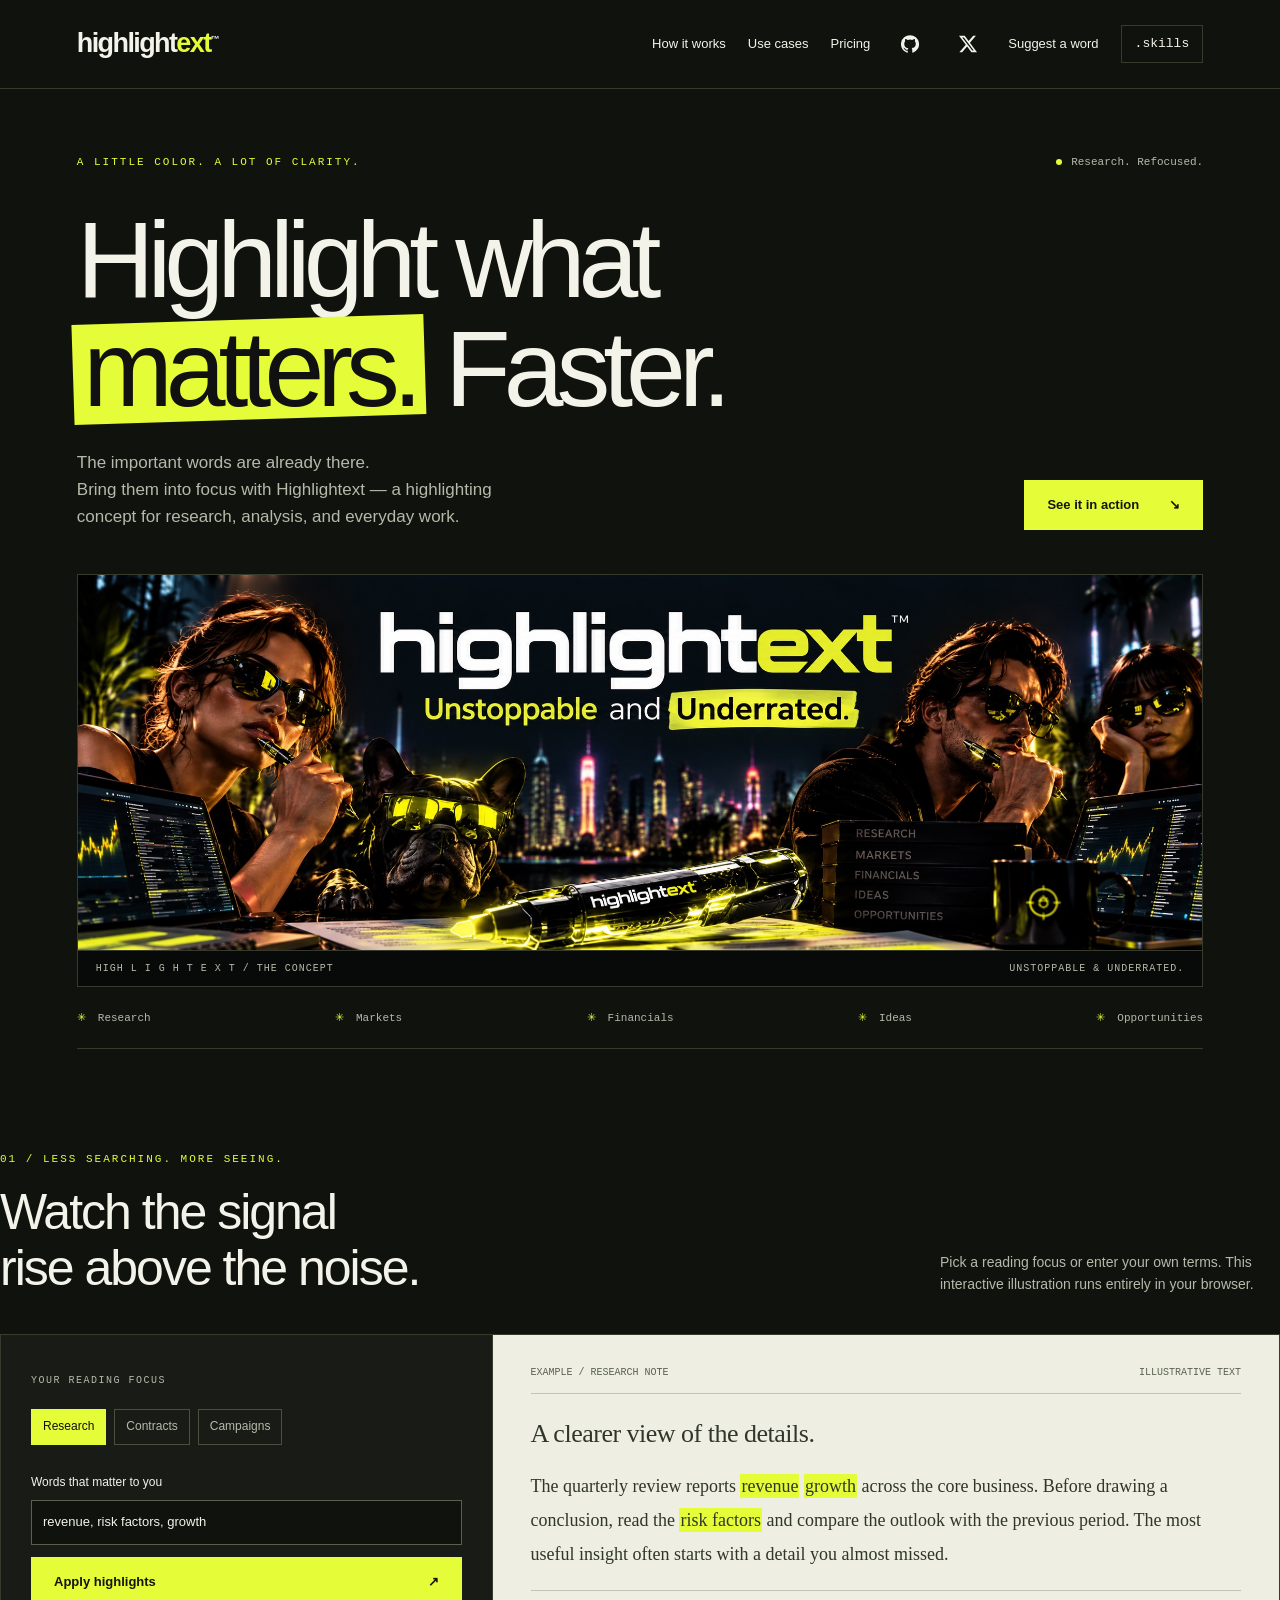
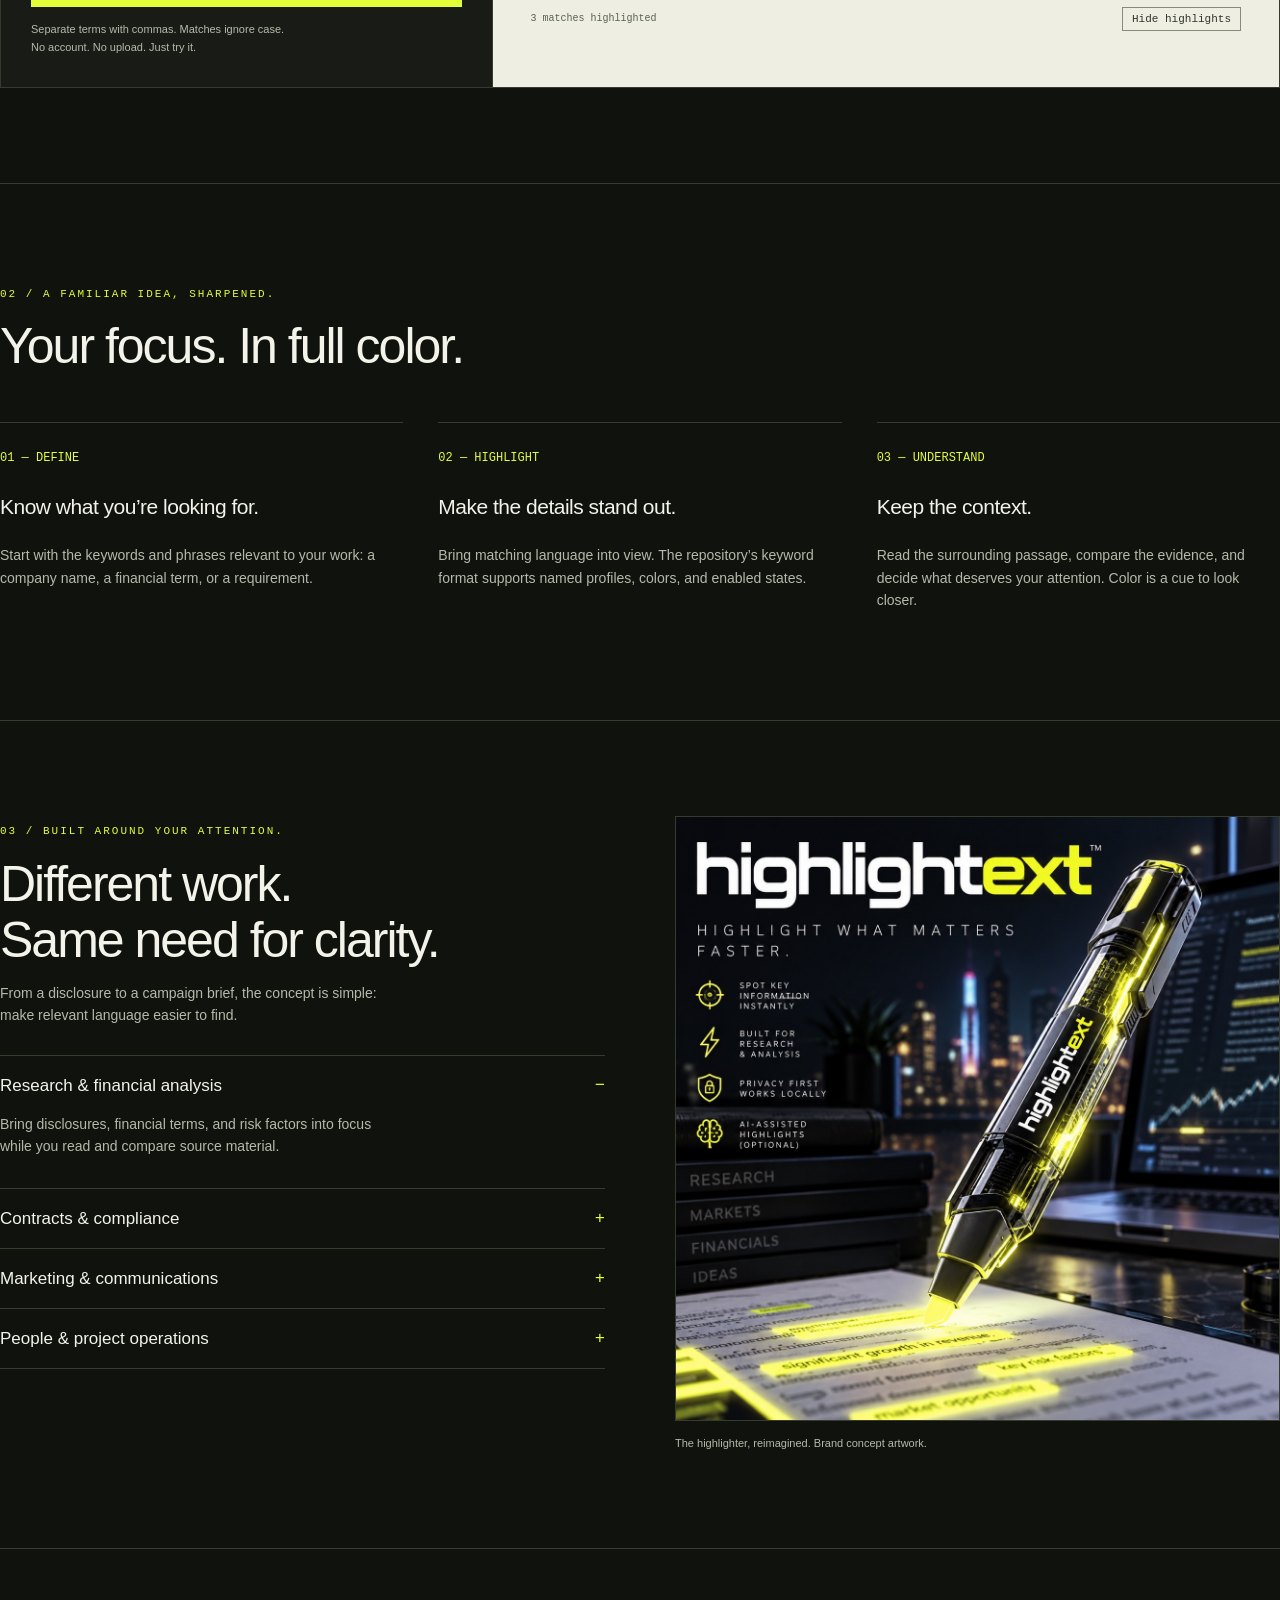
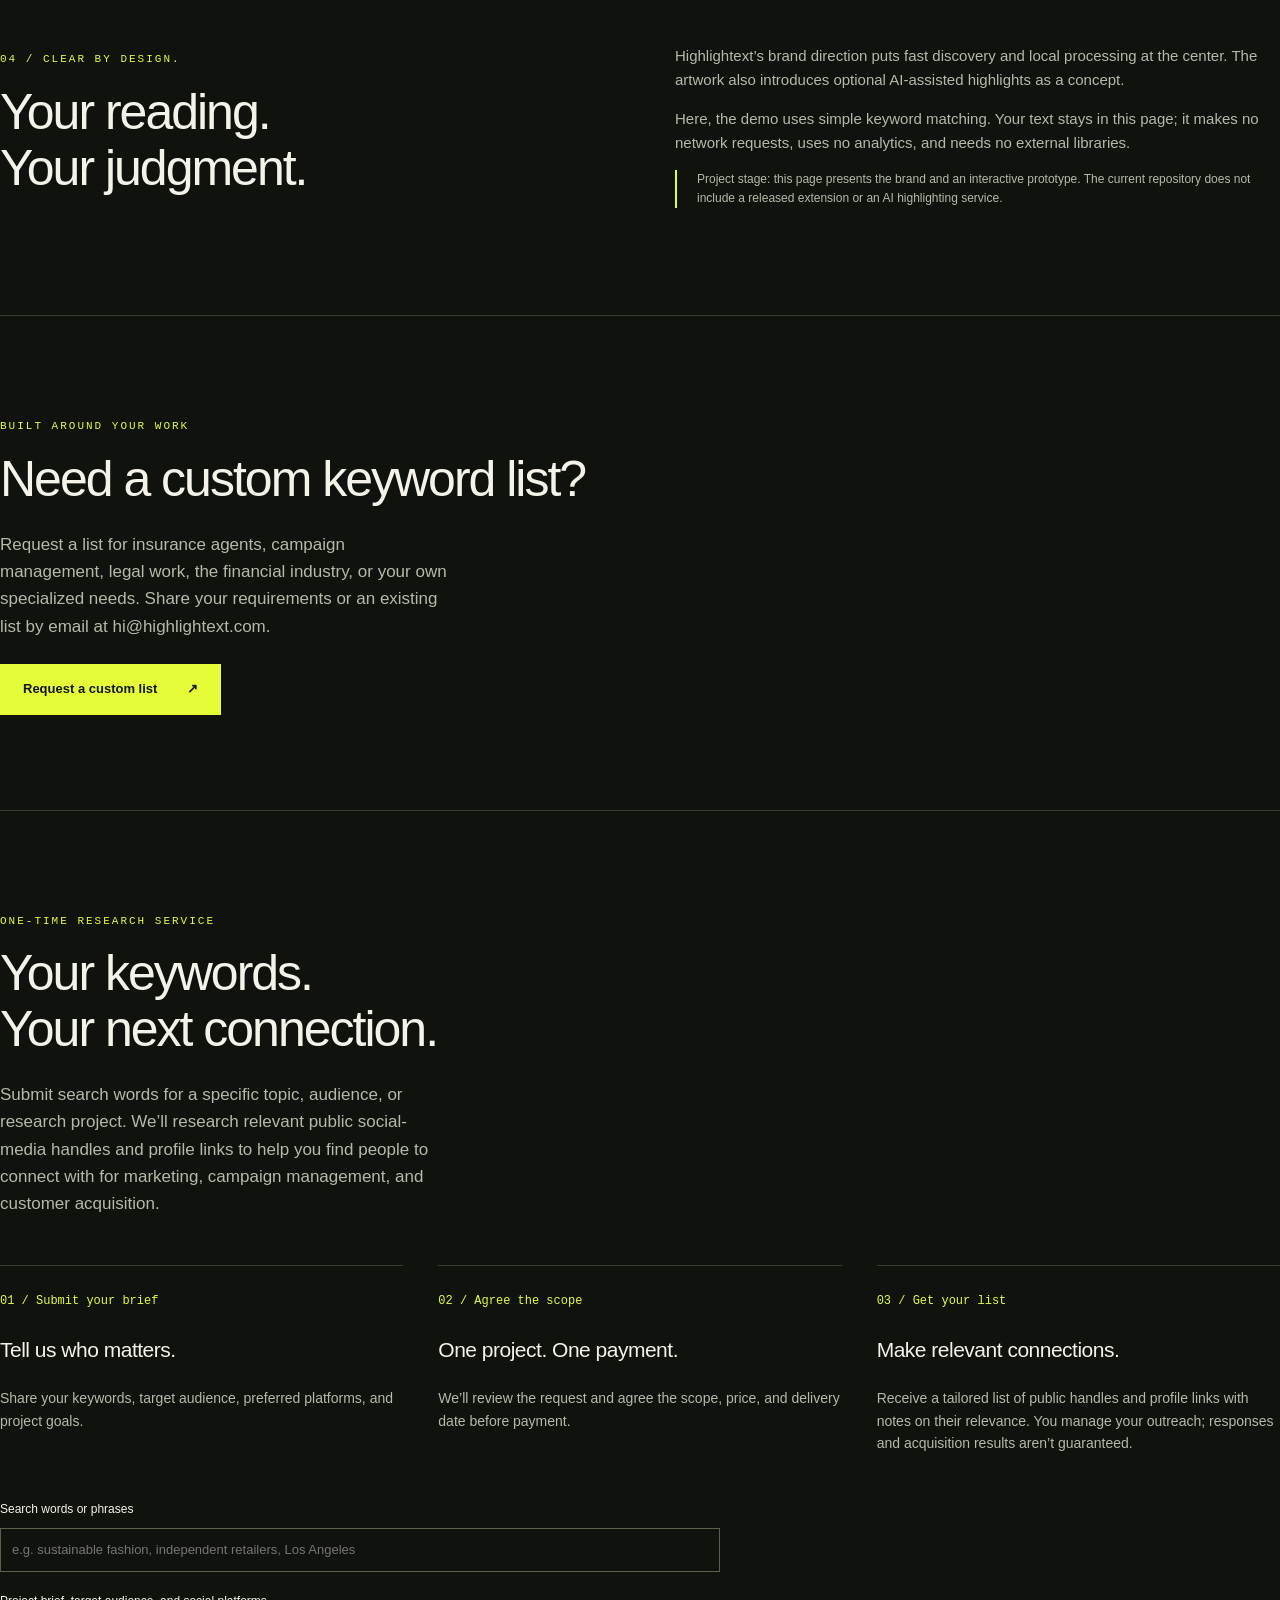
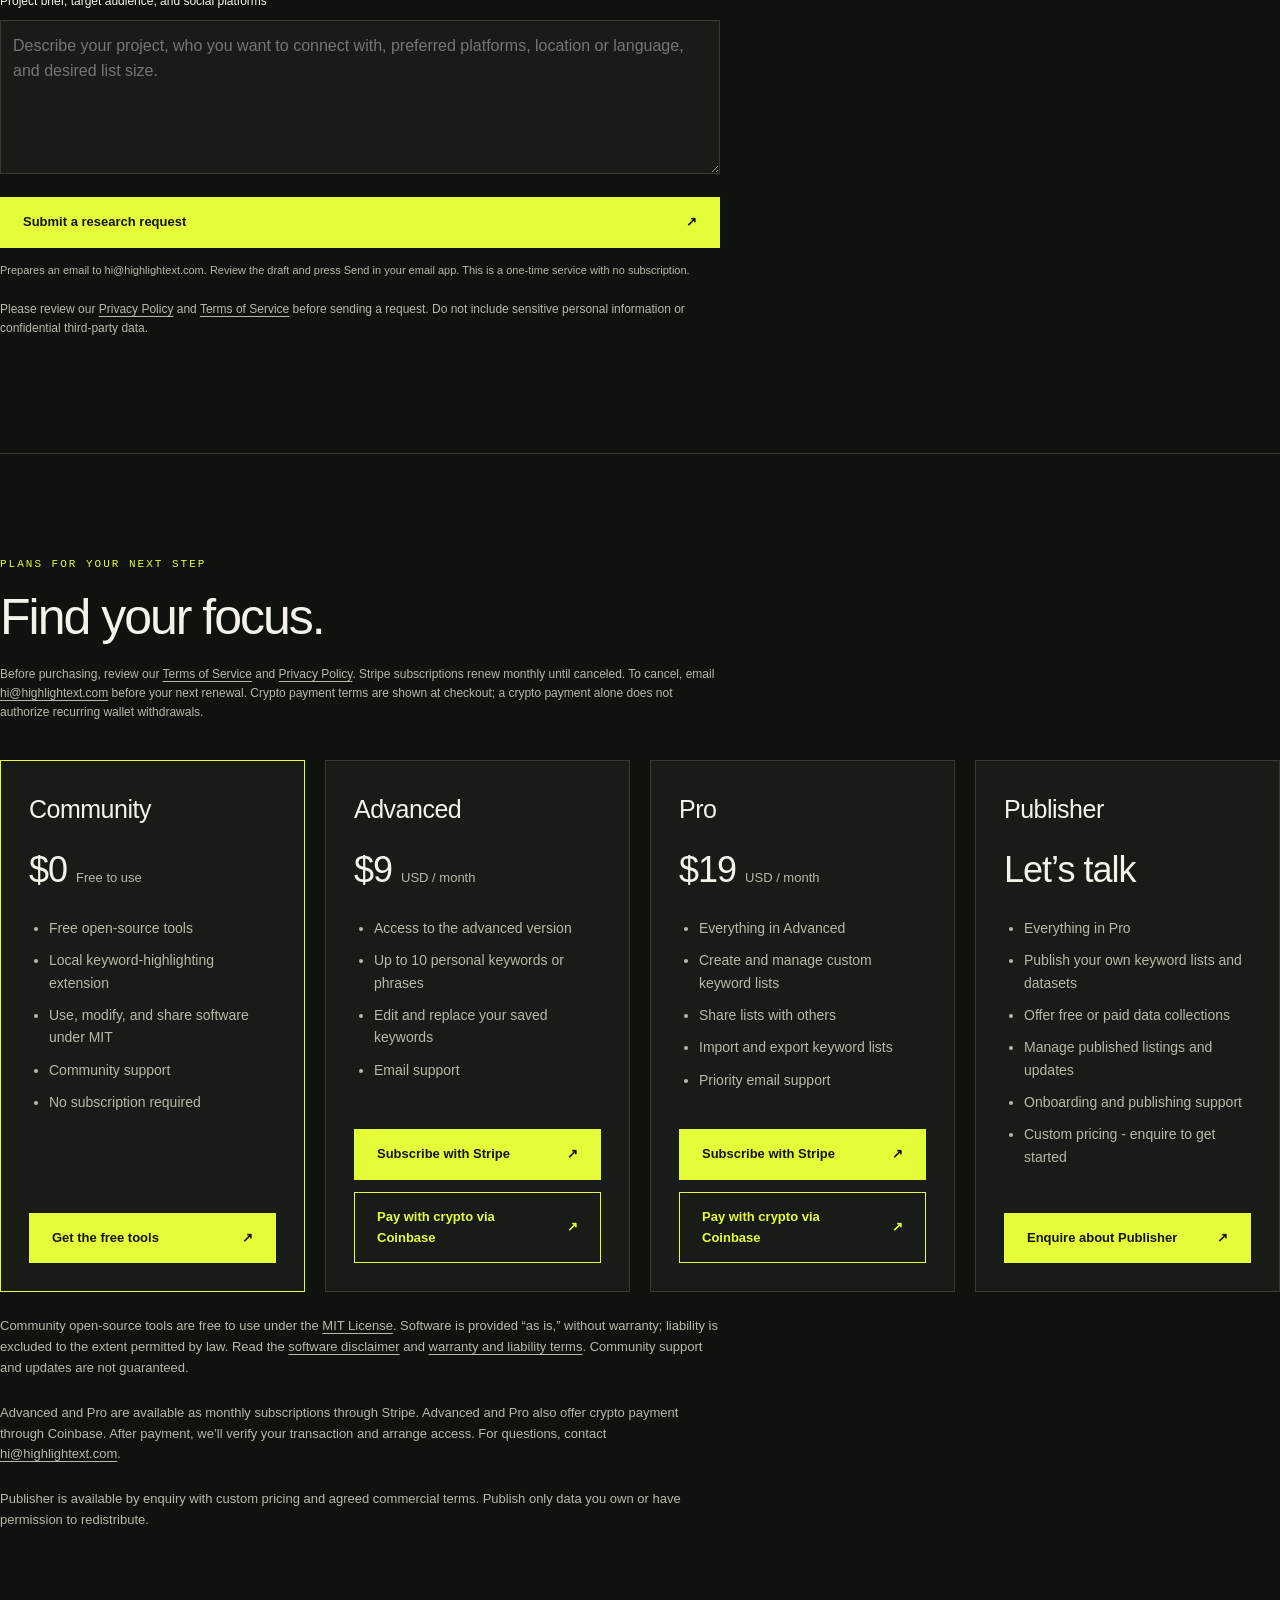
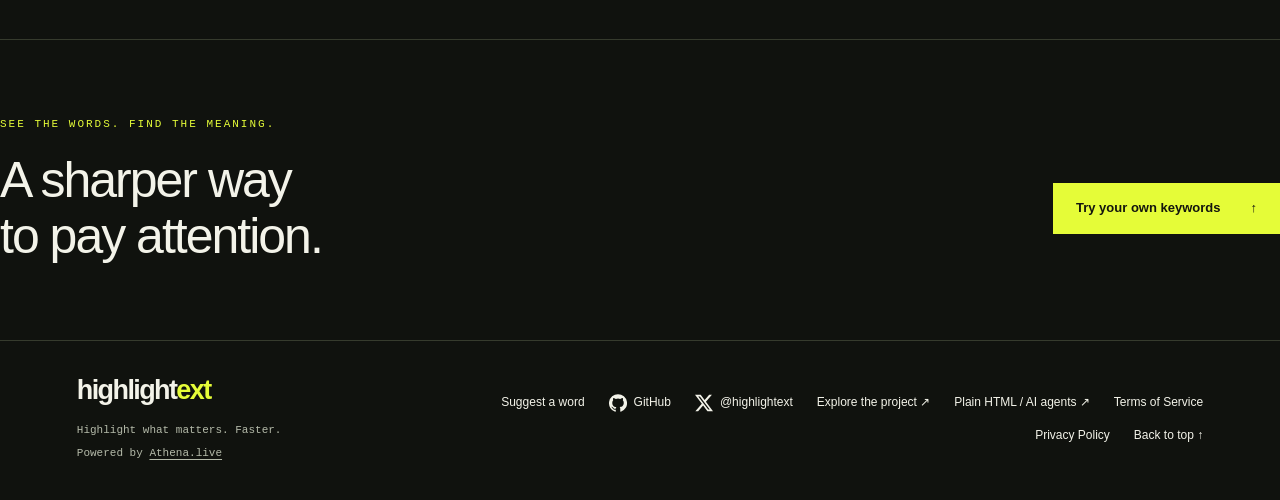
==== index.html @ d79e0508 "Add free Community tier and software warranty disclaimers" ====
<!doctype html>
<html lang="en"><head><meta charset="utf-8"><meta name="viewport" content="width=device-width,initial-scale=1"><meta name="theme-color" content="#10120e"><meta name="description" content="Highlight words and phrases for research and analysis. Try the keyword demo, suggest a word, or request a custom keyword list for your industry."><title>Highlightext — Keyword Highlighting for Research &amp; Analysis</title>
<link rel="canonical" href="https://highlightext.com/">
<meta name="robots" content="index, follow, max-image-preview:large">
<meta property="og:type" content="website">
<meta property="og:site_name" content="Highlightext">
<meta property="og:locale" content="en_US">
<meta property="og:title" content="Highlightext — Keyword Highlighting for Research &amp; Analysis">
<meta property="og:description" content="Highlight words and phrases for research and analysis. Try the keyword demo, suggest a word, or request a custom keyword list for your industry.">
<meta property="og:url" content="https://highlightext.com/">
<meta property="og:image" content="https://highlightext.com/assets/social-banner.jpg">
<meta property="og:image:width" content="1200">
<meta property="og:image:height" content="400">
<meta property="og:image:alt" content="Highlightext — Highlight what matters. Faster.">
<meta name="twitter:card" content="summary_large_image">
<meta name="twitter:title" content="Highlightext — Keyword Highlighting for Research &amp; Analysis">
<meta name="twitter:description" content="Highlight words and phrases for research and analysis. Try the keyword demo, suggest a word, or request a custom keyword list for your industry.">
<meta name="twitter:image" content="https://highlightext.com/assets/social-banner.jpg">
<meta name="twitter:image:alt" content="Highlightext — Highlight what matters. Faster.">
<link rel="icon" href="/favicon.ico" sizes="any">
<link rel="icon" type="image/png" sizes="32x32" href="/assets/favicon-32.png">
<link rel="apple-touch-icon" sizes="180x180" href="/assets/apple-touch-icon.png">
<link rel="sitemap" type="application/xml" href="/sitemap.xml">
<script type="application/ld+json">{"@context": "https://schema.org", "@graph": [{"@type": "Organization", "@id": "https://highlightext.com/#organization", "name": "Highlightext", "url": "https://highlightext.com/", "logo": {"@type": "ImageObject", "url": "https://highlightext.com/assets/logo.png", "width": 512, "height": 512}, "email": "hi@highlightext.com", "sameAs": ["https://github.com/highlightext-Org"]}, {"@type": "WebSite", "@id": "https://highlightext.com/#website", "url": "https://highlightext.com/", "name": "Highlightext", "inLanguage": "en", "publisher": {"@id": "https://highlightext.com/#organization"}}, {"@type": "WebPage", "@id": "https://highlightext.com/#webpage", "url": "https://highlightext.com/", "name": "Highlightext — Keyword Highlighting for Research & Analysis", "description": "Highlight words and phrases for research and analysis. Try the keyword demo, suggest a word, or request a custom keyword list for your industry.", "inLanguage": "en", "isPartOf": {"@id": "https://highlightext.com/#website"}, "about": {"@id": "https://highlightext.com/#organization"}}]}</script>
<link rel="alternate" type="text/html" href="agents.html" title="Plain HTML for AI agents"><style>
:root{--bg:#10120e;--panel:#191c16;--line:#363b2d;--text:#f3f3e9;--muted:#b4baa9;--yellow:#e5fc38}*{box-sizing:border-box}html{scroll-behavior:smooth;scroll-padding-top:100px}body{margin:0;background:var(--bg);color:var(--text);font-family:Arial,Helvetica,sans-serif;line-height:1.6}a{color:inherit;text-decoration:none}button,input{font:inherit}button,a,input{touch-action:manipulation}a:focus-visible,button:focus-visible,input:focus-visible,summary:focus-visible{outline:3px solid var(--yellow);outline-offset:5px}::selection{background:var(--yellow);color:var(--bg)}.skip{position:fixed;top:-80px;left:20px;z-index:10;background:var(--yellow);color:#111;padding:12px}.skip:focus{top:12px}.wrap{max-width:1280px;margin:auto;padding:0 6%}header{border-bottom:1px solid var(--line);background:#10120ef5}nav{height:88px;display:flex;align-items:center;justify-content:space-between;gap:24px}.brand{font-size:27px;font-weight:800;letter-spacing:-1.6px}.brand span{color:var(--yellow)}.links{display:flex;gap:22px;align-items:center;font-size:13px}.links a:hover{color:var(--yellow)}.github-link,.x-link{display:inline-flex;align-items:center;gap:7px}.github-link svg,.x-link svg{flex-shrink:0}.agent{border:1px solid var(--line);padding:8px 13px;font-family:monospace}.eyebrow{font:11px/1.5 monospace;text-transform:uppercase;letter-spacing:2px;color:var(--yellow)}.hero{padding-top:65px}.hero-top{display:flex;justify-content:space-between;align-items:center}.status{font:11px monospace;color:var(--muted)}.status:before{content:'';display:inline-block;width:6px;height:6px;background:var(--yellow);border-radius:100%;margin-right:9px}h1{font-size:clamp(56px,8.4vw,110px);font-weight:500;line-height:1.02;letter-spacing:-.065em;margin:35px 0 24px;max-width:1000px}.stroke{position:relative;display:inline-block;color:#111;z-index:0;padding:0 .06em}.stroke:before{content:'';position:absolute;inset:9% -1% 0;background:var(--yellow);z-index:-1;transform:rotate(-1.8deg);animation:swipe 1s ease both;transform-origin:left}.hero-bottom{display:flex;justify-content:space-between;align-items:end;gap:30px;margin-bottom:44px}.lead{max-width:450px;color:var(--muted);font-size:17px;margin:0}.button{border:1px solid var(--yellow);background:var(--yellow);color:#14160e;padding:14px 22px;display:inline-flex;align-items:center;gap:30px;font-size:13px;font-weight:700;cursor:pointer;transition:background .2s,transform .2s}.button:hover{background:#f1ff88;transform:translateY(-2px)}.hero-image{position:relative;overflow:hidden;border:1px solid var(--line);background:#080a09}.hero-image img{width:100%;height:auto;display:block}.image-caption{display:flex;justify-content:space-between;gap:20px;border-top:1px solid var(--line);padding:12px 18px;font:10px monospace;letter-spacing:1px;color:var(--muted)}.ticker{display:flex;justify-content:space-between;gap:25px;padding:24px 0;border-bottom:1px solid var(--line);font:11px monospace;color:var(--muted)}.ticker span:before{content:'✳';color:var(--yellow);margin-right:12px}.section{padding:95px 0;border-bottom:1px solid var(--line)}.section-heading{display:flex;justify-content:space-between;gap:30px;align-items:end;margin-bottom:38px}h2{font-size:clamp(32px,4vw,50px);font-weight:500;line-height:1.12;letter-spacing:-2px;margin:14px 0 0}.section-heading p{font-size:14px;color:var(--muted);max-width:340px;margin:0}.demo{display:grid;grid-template-columns:1fr 1.6fr;border:1px solid var(--line);background:var(--panel)}.controls{padding:30px;border-right:1px solid var(--line)}.demo-label{font:10px monospace;letter-spacing:1.5px;color:var(--muted);text-transform:uppercase}.presets{display:flex;flex-wrap:wrap;gap:8px;margin:19px 0 28px}.preset{background:transparent;border:1px solid #4a503e;color:var(--muted);padding:7px 11px;font-size:12px;cursor:pointer}.preset[aria-pressed=true]{color:#111;background:var(--yellow);border-color:var(--yellow)}label{display:block;font-size:12px;margin-bottom:8px}input{width:100%;min-width:0;background:#10120e;color:var(--text);border:1px solid #59604c;padding:11px;font-size:13px}form .button{margin-top:12px;width:100%;justify-content:space-between}.hint{font-size:11px;color:var(--muted);margin:14px 0 0}.document{padding:32px 38px;position:relative;min-height:350px;background:#eeeee2;color:#30362b}.doc-head{display:flex;justify-content:space-between;gap:15px;border-bottom:1px solid #bfc4b4;padding-bottom:15px;font:10px monospace;color:#59614f}.document h3{font-family:Georgia,serif;font-size:26px;font-weight:400;line-height:1.2;margin:24px 0 20px}.document p{font-family:Georgia,serif;font-size:18px;line-height:1.9}mark{color:inherit;background:var(--yellow);padding:2px 1px;box-decoration-break:clone;-webkit-box-decoration-break:clone;animation:ink .45s ease both}.demo-footer{display:flex;align-items:center;justify-content:space-between;gap:15px;font:10px monospace;border-top:1px solid #bfc4b4;padding-top:16px;color:#59614f}.toggle{font:11px monospace;background:transparent;border:1px solid #858c78;padding:5px 9px;cursor:pointer;color:#30362b}.steps{display:grid;grid-template-columns:repeat(3,1fr);gap:35px;margin-top:48px}.step{border-top:1px solid var(--line);padding-top:20px}.number{font:12px monospace;color:var(--yellow)}h3{font-size:21px;font-weight:500;letter-spacing:-.5px}.step p{color:var(--muted);font-size:14px}.use-grid{display:grid;grid-template-columns:1fr 1fr;gap:70px}.product{width:100%;height:auto;display:block;border:1px solid var(--line)}.use-list{margin-top:28px}.use-list details{border-top:1px solid var(--line);padding:16px 0}.use-list details:last-child{border-bottom:1px solid var(--line)}summary{cursor:pointer;font-size:17px;list-style:none;display:flex;justify-content:space-between;align-items:center}summary:after{content:'+';color:var(--yellow);font-family:monospace}details[open] summary:after{content:'−'}details p{font-size:14px;color:var(--muted);max-width:390px}.principle{display:grid;grid-template-columns:1fr 1fr;gap:70px}.principle p{color:var(--muted);font-size:15px;margin-top:0}.note{border-left:2px solid var(--yellow);padding-left:20px;font-size:12px!important}.cta{padding:76px 0}.cta-inner{display:flex;justify-content:space-between;align-items:center;gap:30px}.cta h2{margin:0}.cta .eyebrow{margin-bottom:20px}footer{border-top:1px solid var(--line);padding:28px 0}.foot{display:flex;justify-content:space-between;gap:24px;align-items:center}.foot p{color:var(--muted);font:11px monospace}.foot-links{display:flex;flex-wrap:wrap;justify-content:flex-end;gap:14px 24px;font-size:12px}.foot-links a:hover{text-decoration:underline}.reveal{animation:rise .8s ease both}.delay{animation-delay:.12s}@keyframes swipe{from{scale:0 1}to{scale:1 1}}@keyframes rise{from{opacity:0;transform:translateY(18px)}to{opacity:1;transform:translateY(0)}}@keyframes ink{from{background:transparent}to{background:var(--yellow)}}@media(prefers-reduced-motion:reduce){*,*:before,*:after{animation:none!important;transition:none!important;scroll-behavior:auto!important}}@media(max-width:760px){.wrap{padding:0 6%}nav{height:76px}.links{gap:12px;font-size:11px;flex-wrap:wrap;justify-content:flex-end}.links .desktop{display:none}.brand{font-size:24px}.hero{padding-top:38px}.hero-top{align-items:start}.status{max-width:100px;text-align:right;font-size:10px}h1{margin-top:32px}.hero-bottom{align-items:start;flex-direction:column}.lead{font-size:15px}.ticker{flex-wrap:wrap;justify-content:start;gap:15px 22px;font-size:10px}.section{padding:62px 0}.section-heading{align-items:start;flex-direction:column;gap:20px}.demo{grid-template-columns:1fr}.controls{border-right:0;border-bottom:1px solid var(--line);padding:23px}.presets{margin:14px 0 20px}.document{padding:25px;min-height:360px}.document p{font-size:17px}.steps{grid-template-columns:1fr;gap:20px}.step h3{margin:12px 0}.use-grid,.principle{grid-template-columns:1fr;gap:32px}.use-grid figure{margin:0}.product{max-height:530px;object-fit:cover;object-position:top}.image-caption{font-size:8px;padding:10px}.cta-inner{align-items:start;flex-direction:column}.foot{align-items:start;flex-direction:column;gap:10px}.foot-links{flex-wrap:wrap}.demo-footer{flex-wrap:wrap}}@media print{body{background:white;color:black}.links,.controls,.toggle,.hero-image,.product,.button{display:none}.section,.cta{padding:25px 0}.document{border:1px solid #ccc}.demo,.principle,.use-grid{display:block}.lead,.step p,.principle p,.section-heading p{color:#333}}

.pricing-grid{display:grid;grid-template-columns:repeat(4,minmax(0,1fr));gap:20px;margin-top:38px}.plan{display:flex;flex-direction:column;border:1px solid var(--line);background:var(--panel);padding:28px}.plan h3{margin:0 0 12px;font-size:25px}.plan-price{font-size:36px;letter-spacing:-1px;margin:0 0 18px}.plan-price small{font-size:13px;letter-spacing:0;color:var(--muted)}.plan ul{padding-left:20px;color:var(--muted);font-size:14px;margin:0 0 28px}.plan li{margin-bottom:10px}.plan .button{margin-top:auto;justify-content:space-between}.payment-options{display:flex;flex-direction:column;gap:12px;margin-top:auto}.payment-options .button{margin-top:0}.crypto-button{background:transparent;color:var(--yellow)}.crypto-button:hover{background:var(--yellow);color:#14160e}.pricing-note{font-size:13px;color:var(--muted);max-width:720px;margin-top:24px}@media(max-width:900px){.pricing-grid{grid-template-columns:1fr}.plan{padding:24px}}

.links .github-link,.links .x-link{min-width:36px;min-height:36px;justify-content:center}.legal-notice a,.pricing-note a{ text-decoration:underline;text-underline-offset:3px}.legal-notice{font-size:12px;color:var(--muted);max-width:720px;margin:20px 0}.foot-links{max-width:760px}@media(max-width:760px){nav{height:auto;min-height:76px;padding-top:14px!important;padding-bottom:14px!important;flex-wrap:wrap;gap:12px}.links{gap:10px}.links .agent{white-space:nowrap}.foot-links{justify-content:flex-start}}

.powered-by a{text-decoration:underline;text-underline-offset:3px}.powered-by a:hover{color:var(--yellow)}

.community-plan{border-color:var(--yellow)}@media(min-width:901px) and (max-width:1200px){.pricing-grid{grid-template-columns:repeat(2,minmax(0,1fr))}}
</style></head><body><a class="skip" href="#main">Skip to content</a>
<header><nav class="wrap" aria-label="Main navigation"><a class="brand" href="#" aria-label="Highlightext home">highlight<span>ext</span><sup style="font-size:9px;letter-spacing:0;vertical-align:super">™</sup></a><div class="links"><a class="desktop" href="#how-it-works">How it works</a><a class="desktop" href="#use-cases">Use cases</a><a href="#pricing">Pricing</a><a class="github-link" href="https://github.com/highlightext-Org" aria-label="Highlightext on GitHub" title="GitHub"><svg xmlns="http://www.w3.org/2000/svg" width="18" height="18" viewBox="0 0 24 24" fill="currentColor" aria-hidden="true" focusable="false"><path d="M12 .297a12 12 0 0 0-3.793 23.385c.6.111.82-.261.82-.577v-2.234c-3.338.726-4.043-1.416-4.043-1.416-.546-1.387-1.333-1.756-1.333-1.756-1.09-.745.083-.729.083-.729 1.205.085 1.839 1.237 1.839 1.237 1.071 1.835 2.809 1.305 3.495.998.108-.776.419-1.305.762-1.605-2.665-.303-5.467-1.334-5.467-5.931 0-1.31.469-2.381 1.236-3.221-.124-.303-.536-1.524.117-3.176 0 0 1.008-.322 3.301 1.23a11.5 11.5 0 0 1 6.006 0c2.291-1.552 3.297-1.23 3.297-1.23.655 1.652.243 2.873.119 3.176.77.84 1.235 1.911 1.235 3.221 0 4.609-2.807 5.625-5.479 5.922.43.372.823 1.102.823 2.222v3.292c0 .319.216.694.825.576A12 12 0 0 0 12 .297Z"/></svg></a><a class="x-link" href="https://x.com/highlightext" aria-label="@highlightext on X" title="X"><svg xmlns="http://www.w3.org/2000/svg" width="18" height="18" viewBox="0 0 24 24" fill="currentColor" aria-hidden="true" focusable="false"><path d="M18.901 1.153h3.68l-8.04 9.19L24 22.846h-7.406l-5.8-7.584-6.64 7.584H.47l8.6-9.835L0 1.154h7.594l5.243 6.932 6.064-6.933Zm-1.29 19.49h2.039L6.487 3.24H4.3l13.31 17.403Z"/></svg></a><a href="add-word.html">Suggest a word</a><a class="agent" href="agents.html" aria-label=".skills — HTML for agents">.skills</a></div></nav></header>
<main id="main"><section class="hero wrap" aria-labelledby="hero-title"><div class="hero-top reveal"><span class="eyebrow">A little color. A lot of clarity.</span><span class="status">Research. Refocused.</span></div><h1 id="hero-title" class="reveal">Highlight what<br><span class="stroke">matters.</span> Faster.</h1><div class="hero-bottom reveal delay"><p class="lead">The important words are already there.<br>Bring them into focus with Highlightext — a highlighting concept for research, analysis, and everyday work.</p><a class="button" href="#demo">See it in action <span aria-hidden="true">↘</span></a></div><div class="hero-image reveal delay"><img src="[data-uri]" width="2172" height="724" alt="Highlightext campaign artwork: a neon yellow highlighter surrounded by researchers, screens, and books."><div class="image-caption"><span>HIGH L I G H T E X T / THE CONCEPT</span><span>UNSTOPPABLE & UNDERRATED.</span></div></div><div class="ticker" aria-label="Focus areas"><span>Research</span><span>Markets</span><span>Financials</span><span>Ideas</span><span>Opportunities</span></div></section>
<section class="section wrap" id="demo" aria-labelledby="demo-title"><div class="section-heading"><div><span class="eyebrow">01 / Less searching. More seeing.</span><h2 id="demo-title">Watch the signal<br>rise above the noise.</h2></div><p>Pick a reading focus or enter your own terms. This interactive illustration runs entirely in your browser.</p></div><div class="demo"><div class="controls"><span class="demo-label">Your reading focus</span><div class="presets" role="group" aria-label="Example keyword sets"><button class="preset" type="button" data-preset="research" aria-pressed="true">Research</button><button class="preset" type="button" data-preset="contracts" aria-pressed="false">Contracts</button><button class="preset" type="button" data-preset="campaigns" aria-pressed="false">Campaigns</button></div><form id="keyword-form"><label for="keywords">Words that matter to you</label><input id="keywords" name="keywords" value="revenue, risk factors, growth" maxlength="200" autocomplete="off"><button class="button" type="submit">Apply highlights <span aria-hidden="true">↗</span></button></form><p class="hint">Separate terms with commas. Matches ignore case.<br>No account. No upload. Just try it.</p><noscript><p class="hint">Enable JavaScript to change this demonstration. All project information remains readable without it.</p></noscript></div><article class="document" aria-label="Illustrative text with keyword highlights"><div class="doc-head"><span>EXAMPLE / RESEARCH NOTE</span><span>ILLUSTRATIVE TEXT</span></div><h3 id="doc-title">A clearer view of the details.</h3><p id="sample">The quarterly review reports <mark>revenue</mark> <mark>growth</mark> across the core business. Before drawing a conclusion, read the <mark>risk factors</mark> and compare the outlook with the previous period. The most useful insight often starts with a detail you almost missed.</p><div class="demo-footer"><span id="match-count" role="status" aria-live="polite">3 matches highlighted</span><button class="toggle" id="highlight-toggle" type="button" aria-pressed="true">Hide highlights</button></div></article></div></section>
<section class="section wrap" id="how-it-works" aria-labelledby="how-title"><span class="eyebrow">02 / A familiar idea, sharpened.</span><h2 id="how-title">Your focus. In full color.</h2><div class="steps"><div class="step"><span class="number">01 — DEFINE</span><h3>Know what you’re looking for.</h3><p>Start with the keywords and phrases relevant to your work: a company name, a financial term, or a requirement.</p></div><div class="step"><span class="number">02 — HIGHLIGHT</span><h3>Make the details stand out.</h3><p>Bring matching language into view. The repository’s keyword format supports named profiles, colors, and enabled states.</p></div><div class="step"><span class="number">03 — UNDERSTAND</span><h3>Keep the context.</h3><p>Read the surrounding passage, compare the evidence, and decide what deserves your attention. Color is a cue to look closer.</p></div></div></section>
<section class="section wrap" id="use-cases" aria-labelledby="use-title"><div class="use-grid"><div><span class="eyebrow">03 / Built around your attention.</span><h2 id="use-title">Different work.<br>Same need for clarity.</h2><p style="color:var(--muted);font-size:14px;max-width:390px">From a disclosure to a campaign brief, the concept is simple: make relevant language easier to find.</p><div class="use-list"><details open><summary>Research & financial analysis</summary><p>Bring disclosures, financial terms, and risk factors into focus while you read and compare source material.</p></details><details><summary>Contracts & compliance</summary><p>Look for clauses, exclusions, renewal dates, regulatory references, and exceptions. Always review the full document.</p></details><details><summary>Marketing & communications</summary><p>Spot brand names, competitor mentions, campaign requirements, and media references in the material you review.</p></details><details><summary>People & project operations</summary><p>Find role requirements, deliverables, dependencies, escalation terms, and deadlines in everyday work.</p></details></div></div><figure style="margin:0"><img class="product" src="[data-uri]" width="1254" height="1254" loading="lazy" alt="Concept artwork of a futuristic yellow Highlightext pen highlighting financial research."><figcaption class="hint">The highlighter, reimagined. Brand concept artwork.</figcaption></figure></div></section>
<section class="section wrap" aria-labelledby="principle-title"><div class="principle"><div><span class="eyebrow">04 / Clear by design.</span><h2 id="principle-title">Your reading.<br>Your judgment.</h2></div><div><p>Highlightext’s brand direction puts fast discovery and local processing at the center. The artwork also introduces optional AI-assisted highlights as a concept.</p><p>Here, the demo uses simple keyword matching. Your text stays in this page; it makes no network requests, uses no analytics, and needs no external libraries.</p><p class="note">Project stage: this page presents the brand and an interactive prototype. The current repository does not include a released extension or an AI highlighting service.</p></div></div></section>
<section class="section wrap" aria-labelledby="custom-keywords-title"><span class="eyebrow">Built around your work</span><h2 id="custom-keywords-title">Need a custom keyword list?</h2><p class="lead" style="margin:24px 0">Request a list for insurance agents, campaign management, legal work, the financial industry, or your own specialized needs. Share your requirements or an existing list by email at hi@highlightext.com.</p><a class="button" href="add-word.html#custom-list">Request a custom list <span aria-hidden="true">↗</span></a></section><section id="targeted-research" class="section wrap" aria-labelledby="research-title"><span class="eyebrow">One-time research service</span><h2 id="research-title">Your keywords.<br>Your next connection.</h2><p class="lead" style="margin:24px 0">Submit search words for a specific topic, audience, or research project. We’ll research relevant public social-media handles and profile links to help you find people to connect with for marketing, campaign management, and customer acquisition.</p><div class="steps"><div class="step"><span class="number">01 / Submit your brief</span><h3>Tell us who matters.</h3><p>Share your keywords, target audience, preferred platforms, and project goals.</p></div><div class="step"><span class="number">02 / Agree the scope</span><h3>One project. One payment.</h3><p>We’ll review the request and agree the scope, price, and delivery date before payment.</p></div><div class="step"><span class="number">03 / Get your list</span><h3>Make relevant connections.</h3><p>Receive a tailored list of public handles and profile links with notes on their relevance. You manage your outreach; responses and acquisition results aren’t guaranteed.</p></div></div><form id="research-request" style="max-width:720px;margin-top:32px"><label for="research-words">Search words or phrases</label><input id="research-words" name="keywords" required maxlength="500" placeholder="e.g. sustainable fashion, independent retailers, Los Angeles"><label for="research-brief" style="margin-top:20px">Project brief, target audience, and social platforms</label><textarea id="research-brief" name="brief" required maxlength="2500" rows="5" style="width:100%;padding:12px;background:var(--panel);color:var(--text);border:1px solid var(--line);font:inherit" placeholder="Describe your project, who you want to connect with, preferred platforms, location or language, and desired list size."></textarea><button class="button" type="submit" style="margin-top:16px">Submit a research request <span aria-hidden="true">↗</span></button><p class="hint">Prepares an email to hi@highlightext.com. Review the draft and press Send in your email app. This is a one-time service with no subscription.</p><p class="legal-notice">Please review our <a href="privacy.html">Privacy Policy</a> and <a href="terms.html">Terms of Service</a> before sending a request. Do not include sensitive personal information or confidential third-party data.</p><p id="research-status" class="hint" role="status" aria-live="polite"></p><noscript><p>Email your keywords and project brief to <a href="mailto:hi@highlightext.com?subject=Targeted%20social%20handle%20research">hi@highlightext.com</a>.</p></noscript></form></section><section id="pricing" class="section wrap" aria-labelledby="pricing-title"><span class="eyebrow">Plans for your next step</span><h2 id="pricing-title">Find your focus.</h2><p class="legal-notice">Before purchasing, review our <a href="terms.html">Terms of Service</a> and <a href="privacy.html">Privacy Policy</a>. Stripe subscriptions renew monthly until canceled. To cancel, email <a href="mailto:hi@highlightext.com?subject=Cancel%20subscription">hi@highlightext.com</a> before your next renewal. Crypto payment terms are shown at checkout; a crypto payment alone does not authorize recurring wallet withdrawals.</p><!-- Community software is free; checkout links belong to the paid plans only. -->
<div class="pricing-grid"><article class="plan community-plan"><h3>Community</h3><p class="plan-price">$0 <small>Free to use</small></p><ul><li>Free open-source tools</li><li>Local keyword-highlighting extension</li><li>Use, modify, and share software under MIT</li><li>Community support</li><li>No subscription required</li></ul><a class="button" href="https://github.com/highlightext-Org/highlighter">Get the free tools <span aria-hidden="true">↗</span></a></article><article class="plan"><h3>Advanced</h3><p class="plan-price">$9 <small>USD / month</small></p><ul><li>Access to the advanced version</li><li>Up to 10 personal keywords or phrases</li><li>Edit and replace your saved keywords</li><li>Email support</li></ul><div class="payment-options"><a class="button" href="https://buy.athena.live/b/7sYaEQ1Mibth7Kw2tagA92eo">Subscribe with Stripe <span aria-hidden="true">↗</span></a><a class="button crypto-button" href="https://www.coinbase.com/payment-link/e3d6cafc-b3ec-4d9a-b578-7cd568ca0b2c">Pay with crypto via Coinbase <span aria-hidden="true">↗</span></a></div></article><article class="plan"><h3>Pro</h3><p class="plan-price">$19 <small>USD / month</small></p><ul><li>Everything in Advanced</li><li>Create and manage custom keyword lists</li><li>Share lists with others</li><li>Import and export keyword lists</li><li>Priority email support</li></ul><div class="payment-options"><a class="button" href="https://buy.athena.live/b/bJefZa8aG9l9c0Md7OgA92ep">Subscribe with Stripe <span aria-hidden="true">↗</span></a><a class="button crypto-button" href="https://www.coinbase.com/payment-link/5450bc26-8a85-4528-86fd-207afc9073df">Pay with crypto via Coinbase <span aria-hidden="true">↗</span></a></div></article><article class="plan"><h3>Publisher</h3><p class="plan-price">Let’s talk</p><ul><li>Everything in Pro</li><li>Publish your own keyword lists and datasets</li><li>Offer free or paid data collections</li><li>Manage published listings and updates</li><li>Onboarding and publishing support</li><li>Custom pricing - enquire to get started</li></ul><a class="button" href="mailto:hi@highlightext.com?subject=Highlightext%20Publisher%20enquiry">Enquire about Publisher <span aria-hidden="true">↗</span></a></article></div><p class="pricing-note">Community open-source tools are free to use under the <a href="LICENSE">MIT License</a>. Software is provided “as is,” without warranty; liability is excluded to the extent permitted by law. Read the <a href="DISCLAIMER.md">software disclaimer</a> and <a href="terms.html#warranties">warranty and liability terms</a>. Community support and updates are not guaranteed.</p><p class="pricing-note">Advanced and Pro are available as monthly subscriptions through Stripe. Advanced and Pro also offer crypto payment through Coinbase. After payment, we’ll verify your transaction and arrange access. For questions, contact <a href="mailto:hi@highlightext.com">hi@highlightext.com</a>.</p><p class="pricing-note">Publisher is available by enquiry with custom pricing and agreed commercial terms. Publish only data you own or have permission to redistribute.</p></section><section class="cta wrap"><div class="eyebrow">See the words. Find the meaning.</div><div class="cta-inner"><h2>A sharper way<br>to pay attention.</h2><a class="button" href="#demo">Try your own keywords <span aria-hidden="true">↑</span></a></div></section></main>
<footer><div class="foot wrap"><div><a class="brand" href="#">highlight<span>ext</span></a><p>Highlight what matters. Faster.</p><p class="powered-by">Powered by <a href="https://athena.live">Athena.live</a></p></div><div class="foot-links"><a href="add-word.html">Suggest a word</a><a class="github-link" href="https://github.com/highlightext-Org"><svg xmlns="http://www.w3.org/2000/svg" width="18" height="18" viewBox="0 0 24 24" fill="currentColor" aria-hidden="true" focusable="false"><path d="M12 .297a12 12 0 0 0-3.793 23.385c.6.111.82-.261.82-.577v-2.234c-3.338.726-4.043-1.416-4.043-1.416-.546-1.387-1.333-1.756-1.333-1.756-1.09-.745.083-.729.083-.729 1.205.085 1.839 1.237 1.839 1.237 1.071 1.835 2.809 1.305 3.495.998.108-.776.419-1.305.762-1.605-2.665-.303-5.467-1.334-5.467-5.931 0-1.31.469-2.381 1.236-3.221-.124-.303-.536-1.524.117-3.176 0 0 1.008-.322 3.301 1.23a11.5 11.5 0 0 1 6.006 0c2.291-1.552 3.297-1.23 3.297-1.23.655 1.652.243 2.873.119 3.176.77.84 1.235 1.911 1.235 3.221 0 4.609-2.807 5.625-5.479 5.922.43.372.823 1.102.823 2.222v3.292c0 .319.216.694.825.576A12 12 0 0 0 12 .297Z"/></svg><span>GitHub</span></a><a class="x-link" href="https://x.com/highlightext" aria-label="@highlightext on X"><svg xmlns="http://www.w3.org/2000/svg" width="18" height="18" viewBox="0 0 24 24" fill="currentColor" aria-hidden="true" focusable="false"><path d="M18.901 1.153h3.68l-8.04 9.19L24 22.846h-7.406l-5.8-7.584-6.64 7.584H.47l8.6-9.835L0 1.154h7.594l5.243 6.932 6.064-6.933Zm-1.29 19.49h2.039L6.487 3.24H4.3l13.31 17.403Z"/></svg><span>@highlightext</span></a><a href="https://github.com/highlightext-Org/highlighter">Explore the project ↗</a><a href="agents.html">Plain HTML / AI agents ↗</a><a href="terms.html">Terms of Service</a><a href="privacy.html">Privacy Policy</a><a href="#main">Back to top ↑</a></div></div></footer>
<script>
(()=>{'use strict';const sets={research:{terms:'revenue, risk factors, growth',label:'RESEARCH NOTE',text:'The quarterly review reports revenue growth across the core business. Before drawing a conclusion, read the risk factors and compare the outlook with the previous period. The most useful insight often starts with a detail you almost missed.'},contracts:{terms:'renewal, notice, exclusions',label:'CONTRACT REVIEW',text:'The agreement includes an automatic renewal at the end of the initial term. Written notice is required before the renewal date. Review the exclusions and the complete agreement before making a commitment.'},campaigns:{terms:'brand, approval, launch',label:'CAMPAIGN BRIEF',text:'The campaign brief introduces a new brand direction for the upcoming launch. Every asset requires approval before publication. Check the brand requirements and confirm the launch schedule with the team.'}};let text=sets.research.text,enabled=true;const input=document.querySelector('#keywords'),sample=document.querySelector('#sample'),status=document.querySelector('#match-count'),toggle=document.querySelector('#highlight-toggle');function render(){const terms=[...new Set(input.value.split(',').map(s=>s.trim()).filter(Boolean))].sort((a,b)=>b.length-a.length);sample.replaceChildren();let count=0;if(!enabled||!terms.length){sample.textContent=text}else{const escaped=terms.map(s=>s.replace(/[.*+?^${}()|[\]\\]/g,'\\$&'));const regex=new RegExp(escaped.join('|'),'gi');let start=0;for(const match of text.matchAll(regex)){sample.append(document.createTextNode(text.slice(start,match.index)));const mark=document.createElement('mark');mark.textContent=match[0];sample.append(mark);start=match.index+match[0].length;count++}sample.append(document.createTextNode(text.slice(start)))}status.textContent=enabled?count+' '+(count===1?'match':'matches')+' highlighted':'Highlights hidden';toggle.setAttribute('aria-pressed',String(enabled));toggle.textContent=enabled?'Hide highlights':'Show highlights'}document.querySelector('#keyword-form').addEventListener('submit',e=>{e.preventDefault();enabled=true;render()});document.querySelectorAll('[data-preset]').forEach(button=>button.addEventListener('click',()=>{const preset=sets[button.dataset.preset];input.value=preset.terms;text=preset.text;enabled=true;document.querySelector('.doc-head span').textContent='EXAMPLE / '+preset.label;document.querySelectorAll('[data-preset]').forEach(b=>b.setAttribute('aria-pressed',String(b===button)));render()}));input.addEventListener('input',()=>document.querySelectorAll('[data-preset]').forEach(b=>b.setAttribute('aria-pressed','false')));toggle.addEventListener('click',()=>{enabled=!enabled;render()});render()})();
</script><script>
// This form only prepares a mailto draft; the visitor must send it in their email app.
(()=>{'use strict';const form=document.querySelector('#research-request');form.addEventListener('submit',event=>{event.preventDefault();const words=document.querySelector('#research-words'),brief=document.querySelector('#research-brief');for(const field of [words,brief]){field.setCustomValidity(field.value.trim()?'':'Please complete this field.');if(!field.reportValidity())return;}const body=['Targeted social handle research request','','Search words: '+words.value.trim(),'','Project brief / audience / platforms:',brief.value.trim(),'','Please confirm scope, one-time price, and delivery date before payment.'].join('\n');window.location.href='mailto:hi@highlightext.com?subject='+encodeURIComponent('Targeted social handle research')+'&body='+encodeURIComponent(body);document.querySelector('#research-status').textContent='Email draft requested. Press Send in your email app. If no draft opens, email your keywords and brief to hi@highlightext.com.';});form.addEventListener('input',event=>{if(event.target.setCustomValidity)event.target.setCustomValidity('');});})();
</script></body></html>
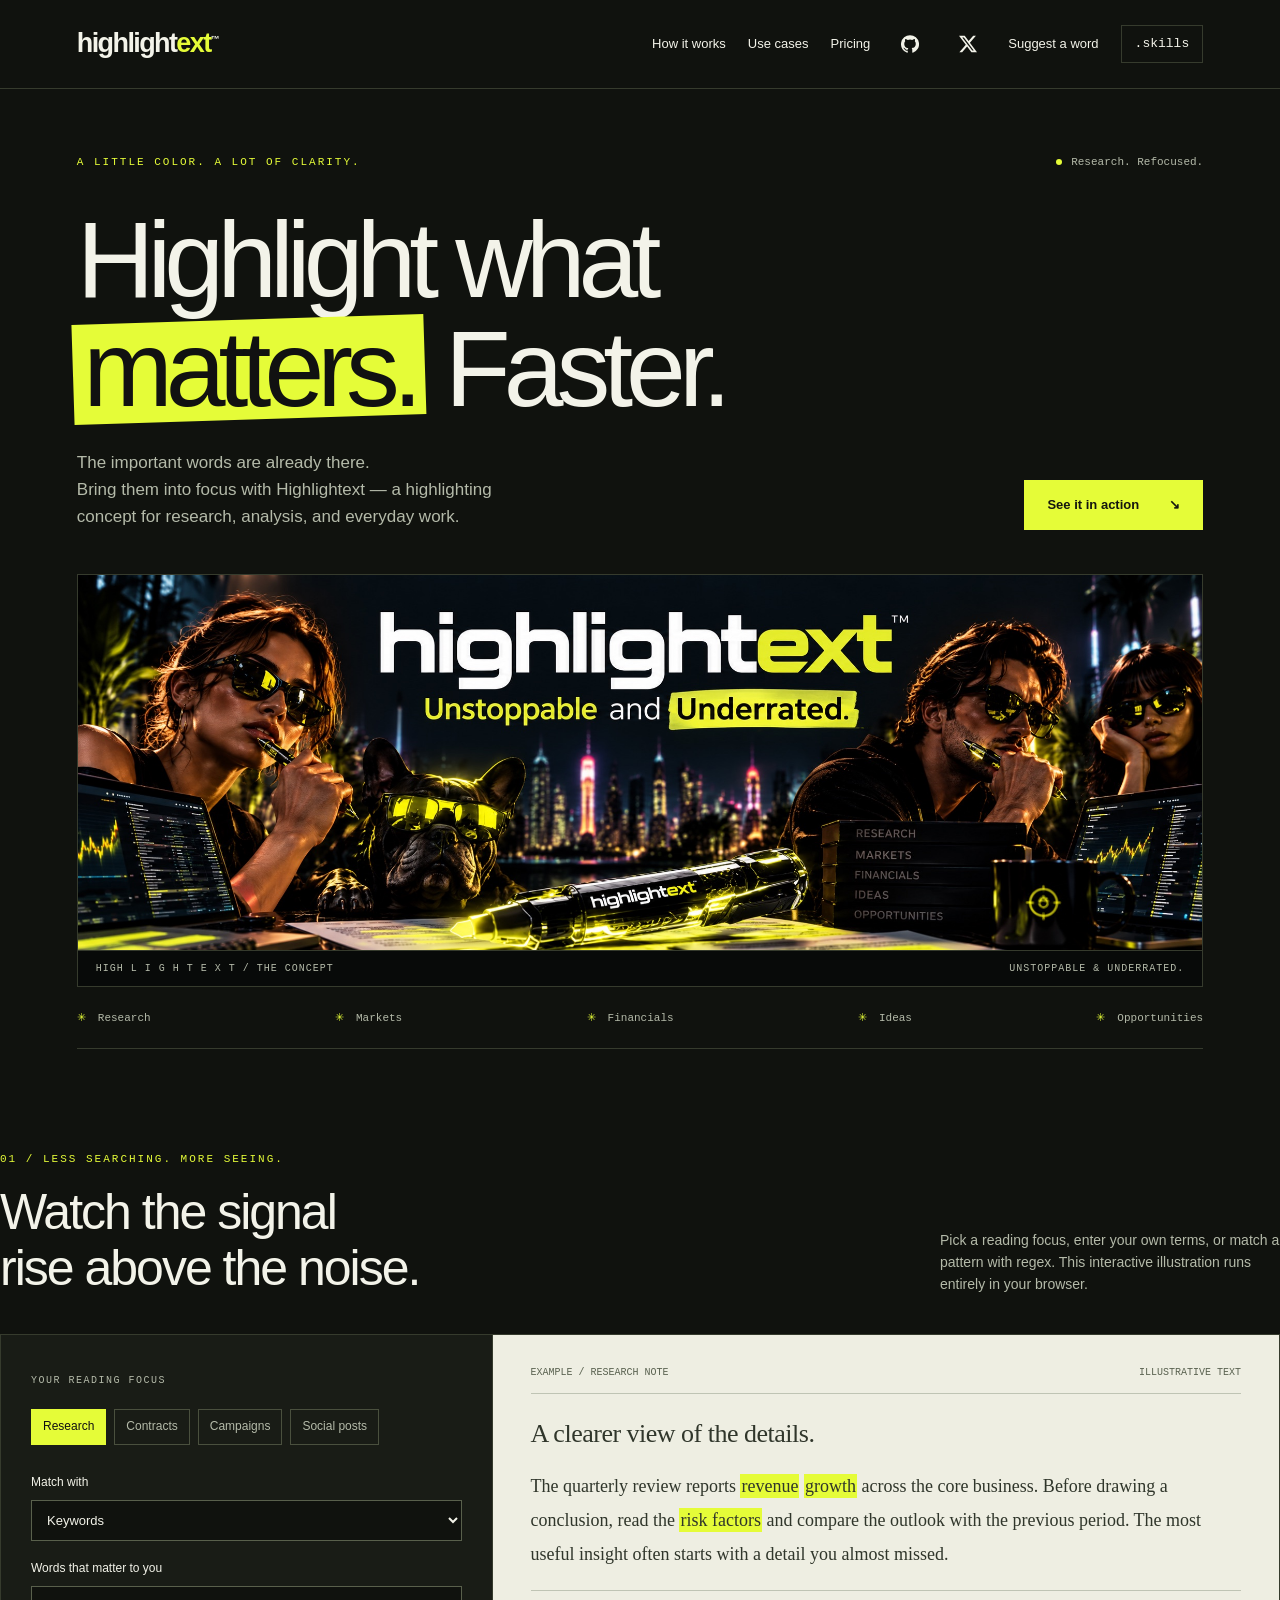
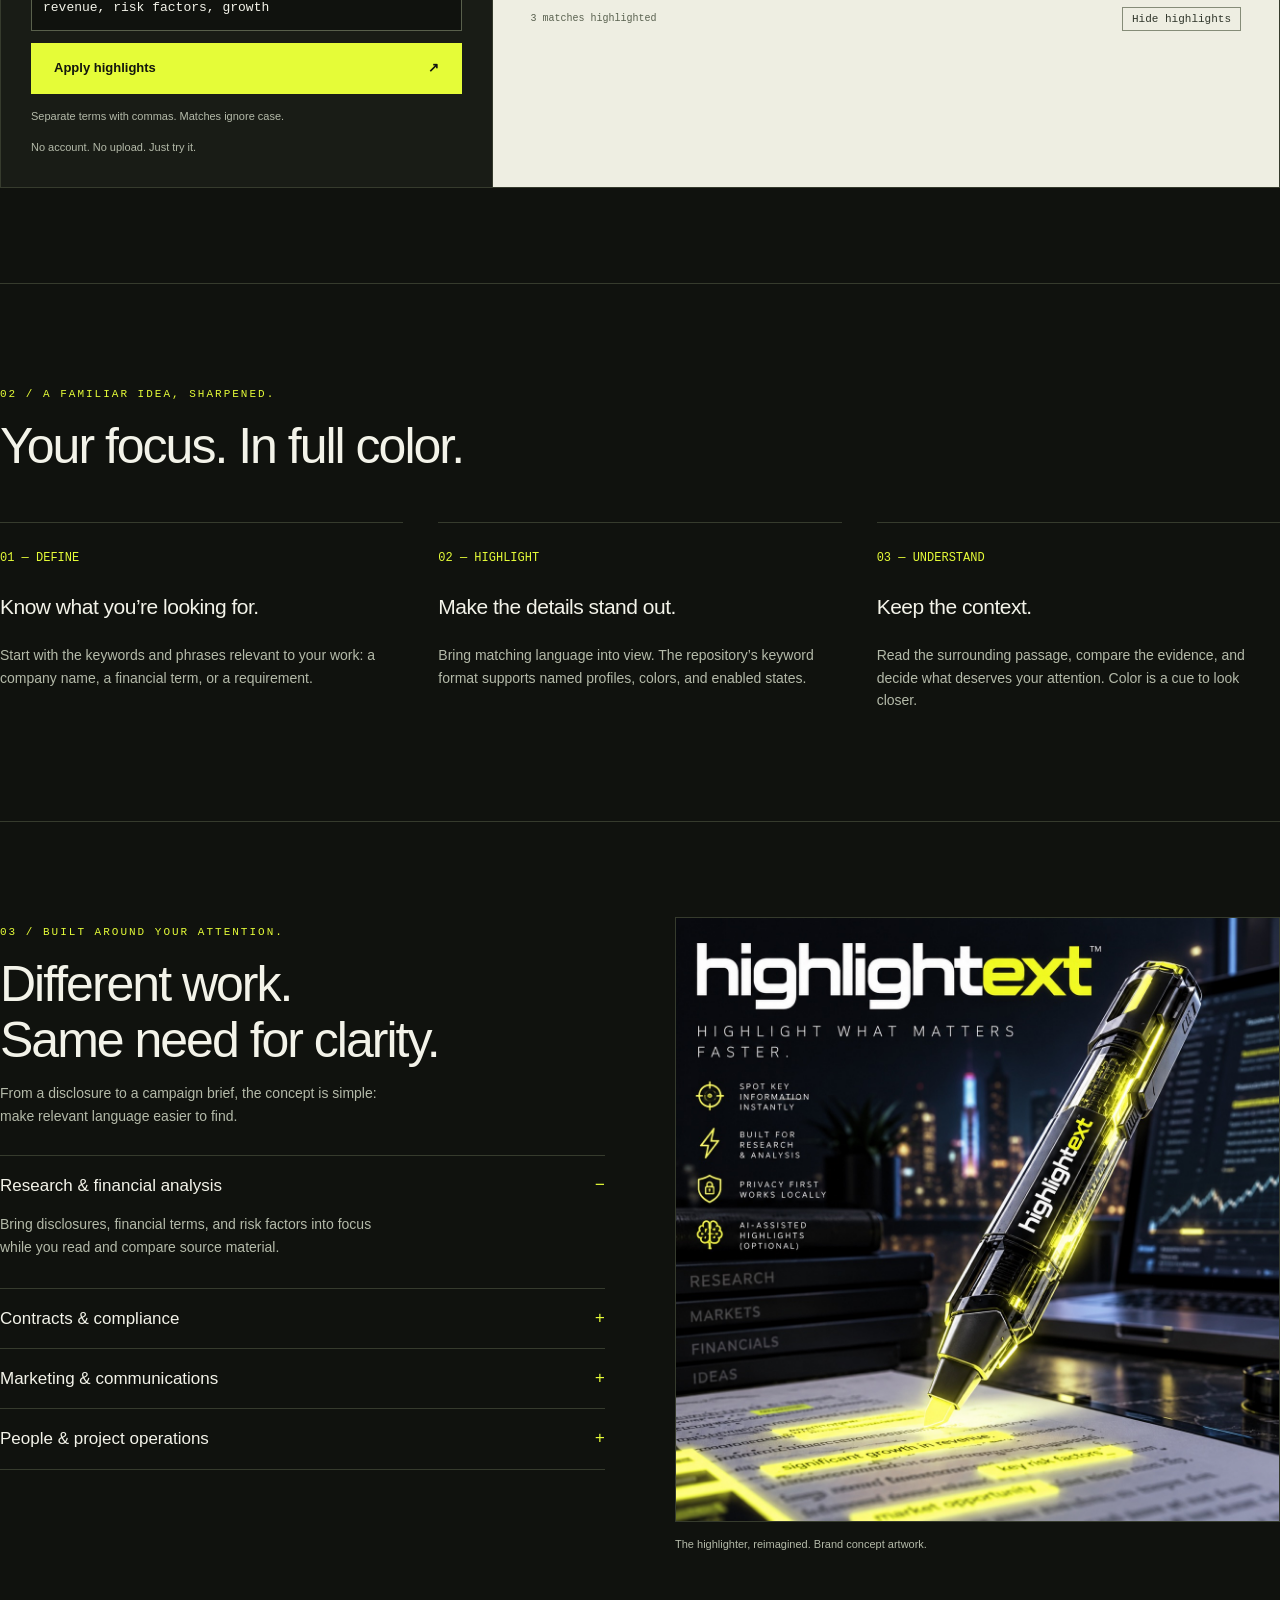
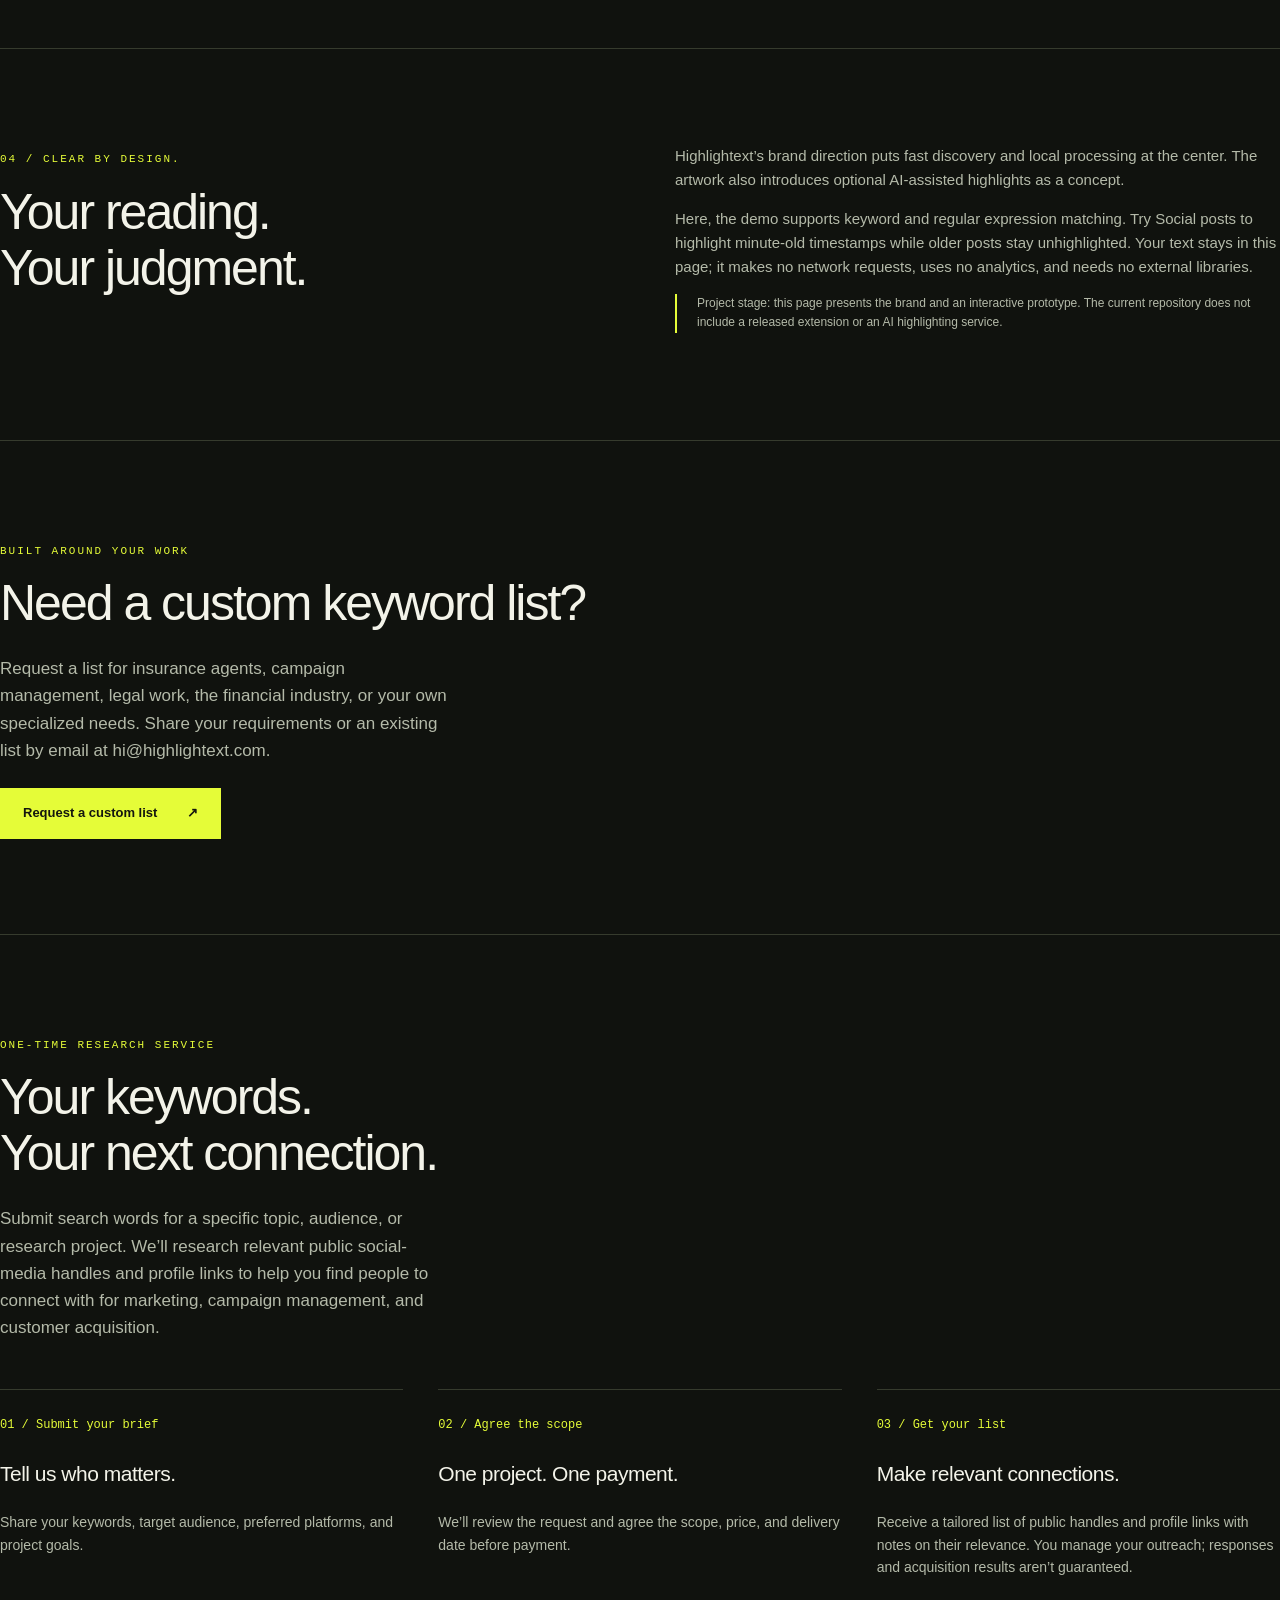
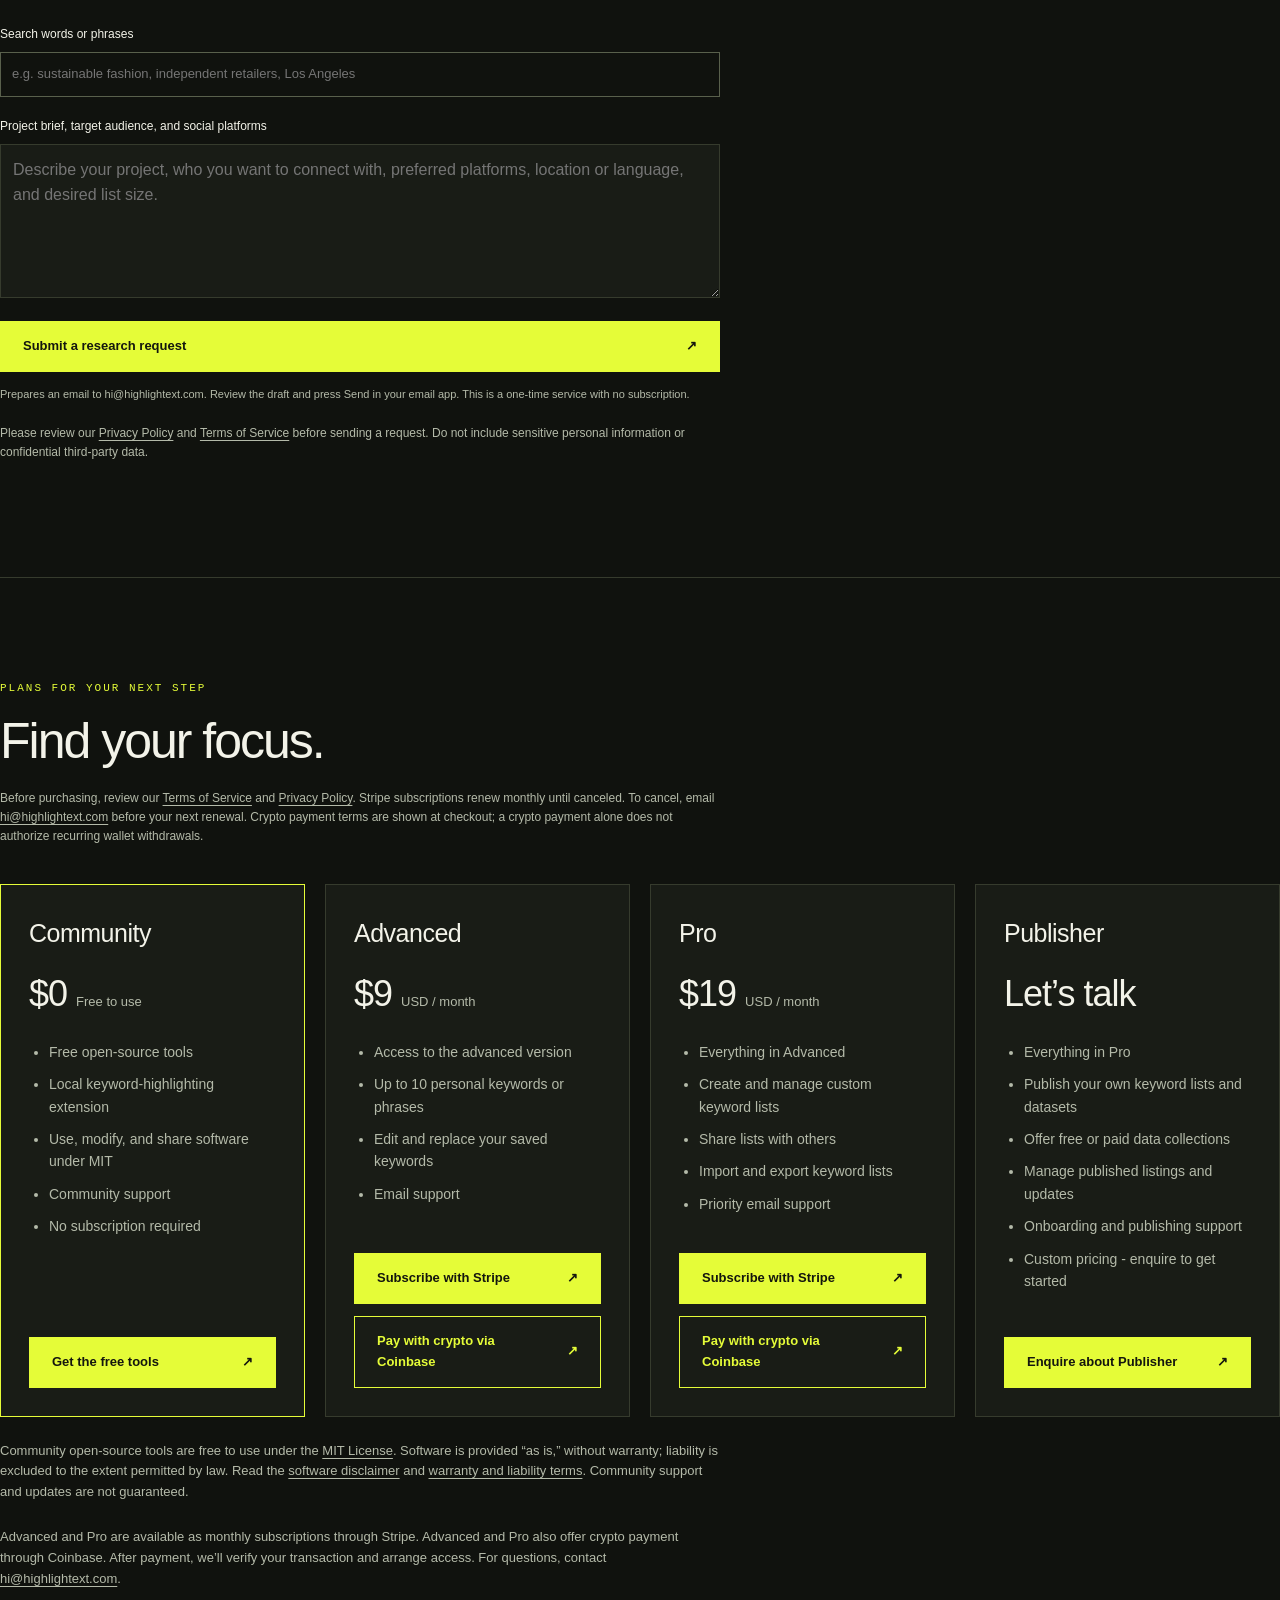
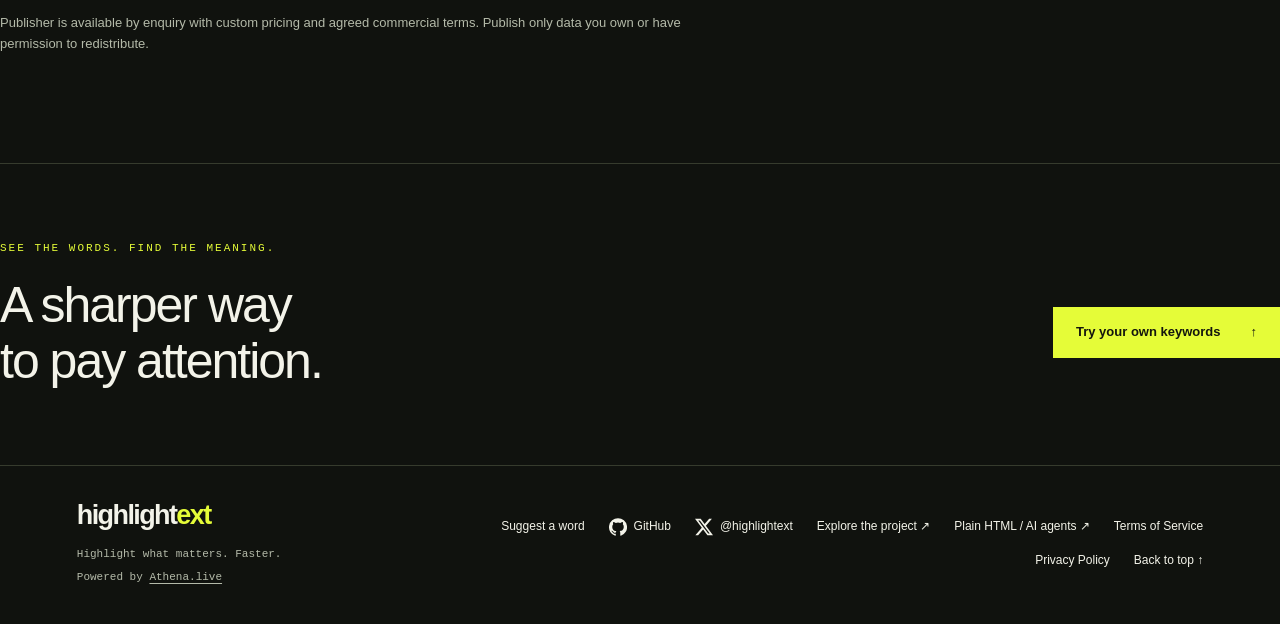
==== commit ec2af68b: "Add regex matching and social post highlighting demo" ====
--- a/index.html
+++ b/index.html
@@ -32,18 +32,97 @@
 .powered-by a{text-decoration:underline;text-underline-offset:3px}.powered-by a:hover{color:var(--yellow)}
 
 .community-plan{border-color:var(--yellow)}@media(min-width:901px) and (max-width:1200px){.pricing-grid{grid-template-columns:repeat(2,minmax(0,1fr))}}
+
+/* Pattern matching and the illustrative social feed. */
+select{font:inherit;touch-action:manipulation;width:100%;background:var(--bg);color:var(--text);border:1px solid #59604c;padding:11px;font-size:13px;margin-bottom:18px}select:focus-visible{outline:3px solid var(--yellow);outline-offset:5px}#keywords{font-family:monospace}.match-error{color:#ffb6a6}.social-feed{display:grid;gap:12px;margin:20px 0 24px}.social-post{border:1px solid #bfc4b4;border-left:3px solid #bfc4b4;padding:15px 18px;transition:border-color .2s,background .2s}.social-post.is-match{border-color:#8b9925;border-left-color:#8b9925;background:#e5fc3814}.social-author{display:flex;align-items:center;gap:10px;font:12px Arial,sans-serif}.social-avatar{display:grid;place-items:center;width:30px;height:30px;background:#dce0d2;color:#4b5540;font:11px monospace;border-radius:50%}.social-post p{font:14px/1.7 Arial,sans-serif;white-space:pre-line;margin:10px 0 0}.social-post p::first-line{font-size:12px;color:#59614f}.social-feed + .demo-footer{margin-top:0}
 </style></head><body><a class="skip" href="#main">Skip to content</a>
 <header><nav class="wrap" aria-label="Main navigation"><a class="brand" href="#" aria-label="Highlightext home">highlight<span>ext</span><sup style="font-size:9px;letter-spacing:0;vertical-align:super">™</sup></a><div class="links"><a class="desktop" href="#how-it-works">How it works</a><a class="desktop" href="#use-cases">Use cases</a><a href="#pricing">Pricing</a><a class="github-link" href="https://github.com/highlightext-Org" aria-label="Highlightext on GitHub" title="GitHub"><svg xmlns="http://www.w3.org/2000/svg" width="18" height="18" viewBox="0 0 24 24" fill="currentColor" aria-hidden="true" focusable="false"><path d="M12 .297a12 12 0 0 0-3.793 23.385c.6.111.82-.261.82-.577v-2.234c-3.338.726-4.043-1.416-4.043-1.416-.546-1.387-1.333-1.756-1.333-1.756-1.09-.745.083-.729.083-.729 1.205.085 1.839 1.237 1.839 1.237 1.071 1.835 2.809 1.305 3.495.998.108-.776.419-1.305.762-1.605-2.665-.303-5.467-1.334-5.467-5.931 0-1.31.469-2.381 1.236-3.221-.124-.303-.536-1.524.117-3.176 0 0 1.008-.322 3.301 1.23a11.5 11.5 0 0 1 6.006 0c2.291-1.552 3.297-1.23 3.297-1.23.655 1.652.243 2.873.119 3.176.77.84 1.235 1.911 1.235 3.221 0 4.609-2.807 5.625-5.479 5.922.43.372.823 1.102.823 2.222v3.292c0 .319.216.694.825.576A12 12 0 0 0 12 .297Z"/></svg></a><a class="x-link" href="https://x.com/highlightext" aria-label="@highlightext on X" title="X"><svg xmlns="http://www.w3.org/2000/svg" width="18" height="18" viewBox="0 0 24 24" fill="currentColor" aria-hidden="true" focusable="false"><path d="M18.901 1.153h3.68l-8.04 9.19L24 22.846h-7.406l-5.8-7.584-6.64 7.584H.47l8.6-9.835L0 1.154h7.594l5.243 6.932 6.064-6.933Zm-1.29 19.49h2.039L6.487 3.24H4.3l13.31 17.403Z"/></svg></a><a href="add-word.html">Suggest a word</a><a class="agent" href="agents.html" aria-label=".skills — HTML for agents">.skills</a></div></nav></header>
 <main id="main"><section class="hero wrap" aria-labelledby="hero-title"><div class="hero-top reveal"><span class="eyebrow">A little color. A lot of clarity.</span><span class="status">Research. Refocused.</span></div><h1 id="hero-title" class="reveal">Highlight what<br><span class="stroke">matters.</span> Faster.</h1><div class="hero-bottom reveal delay"><p class="lead">The important words are already there.<br>Bring them into focus with Highlightext — a highlighting concept for research, analysis, and everyday work.</p><a class="button" href="#demo">See it in action <span aria-hidden="true">↘</span></a></div><div class="hero-image reveal delay"><img src="[data-uri]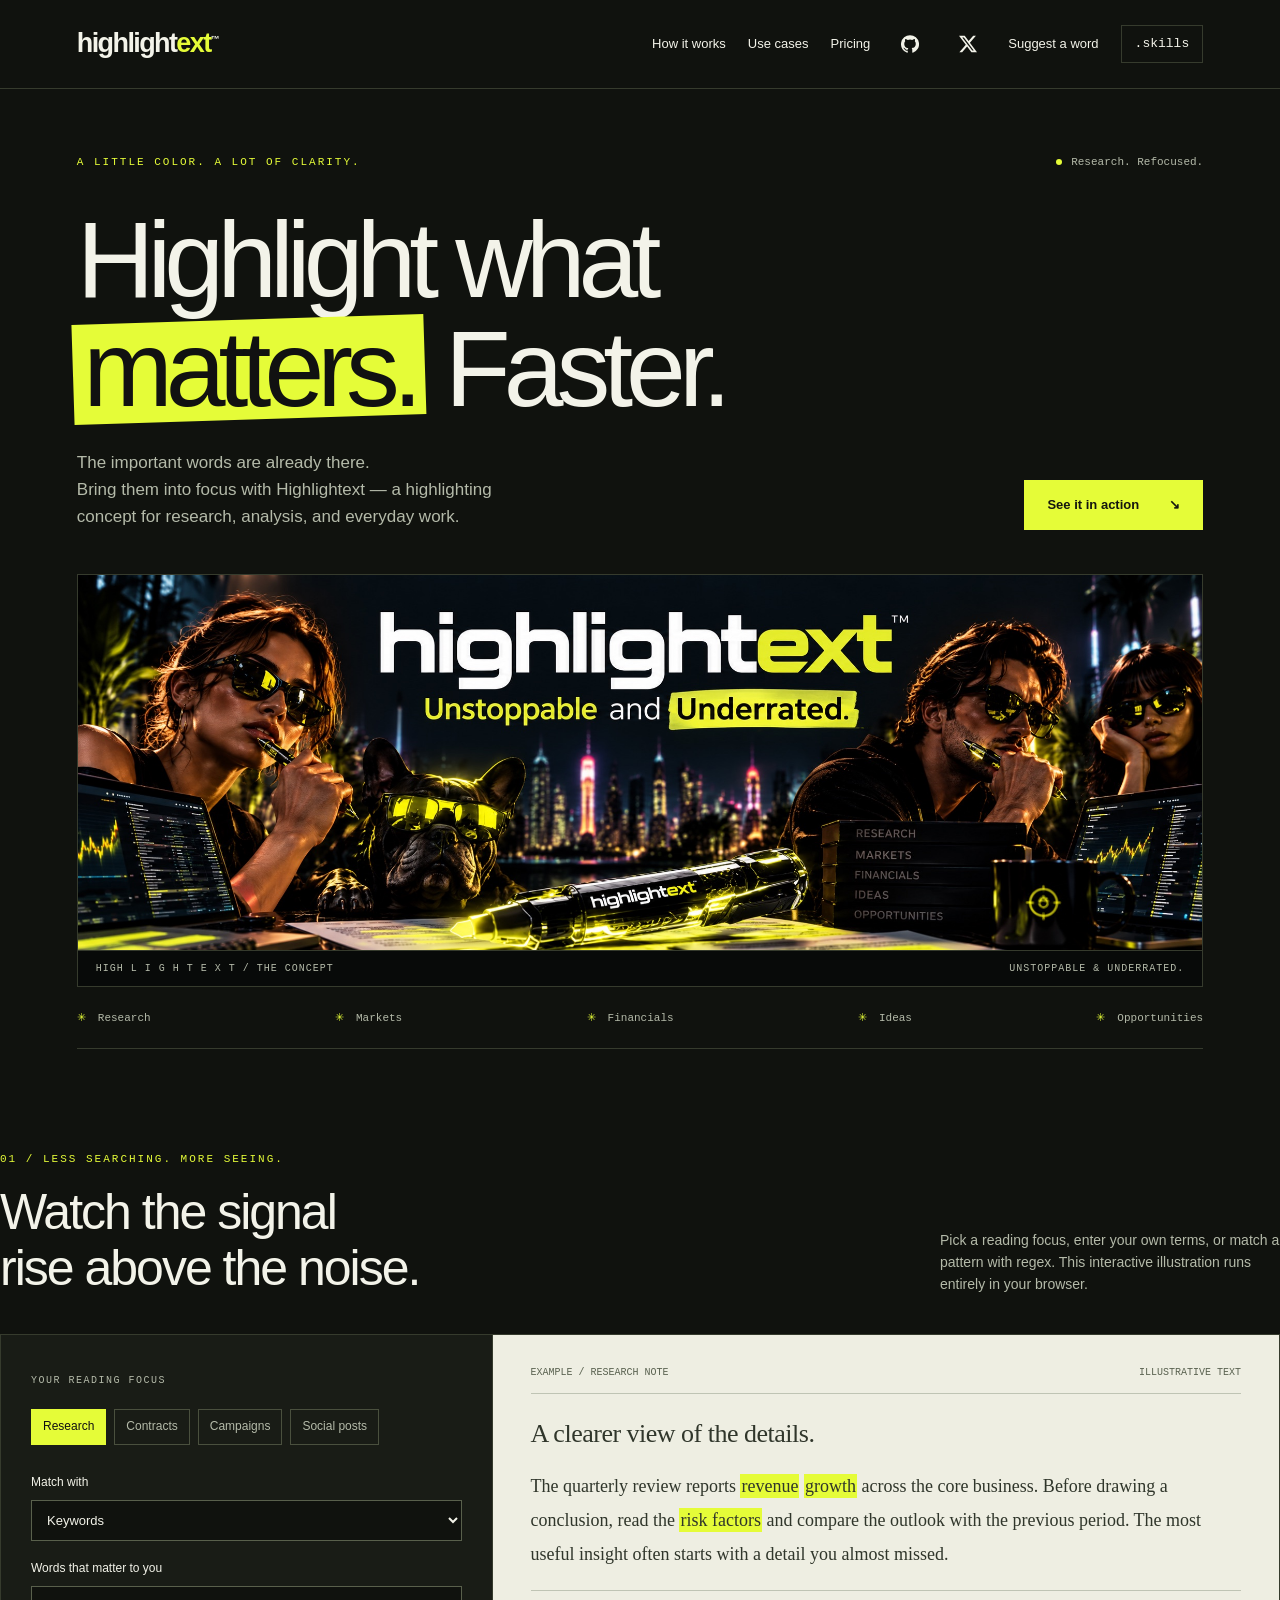
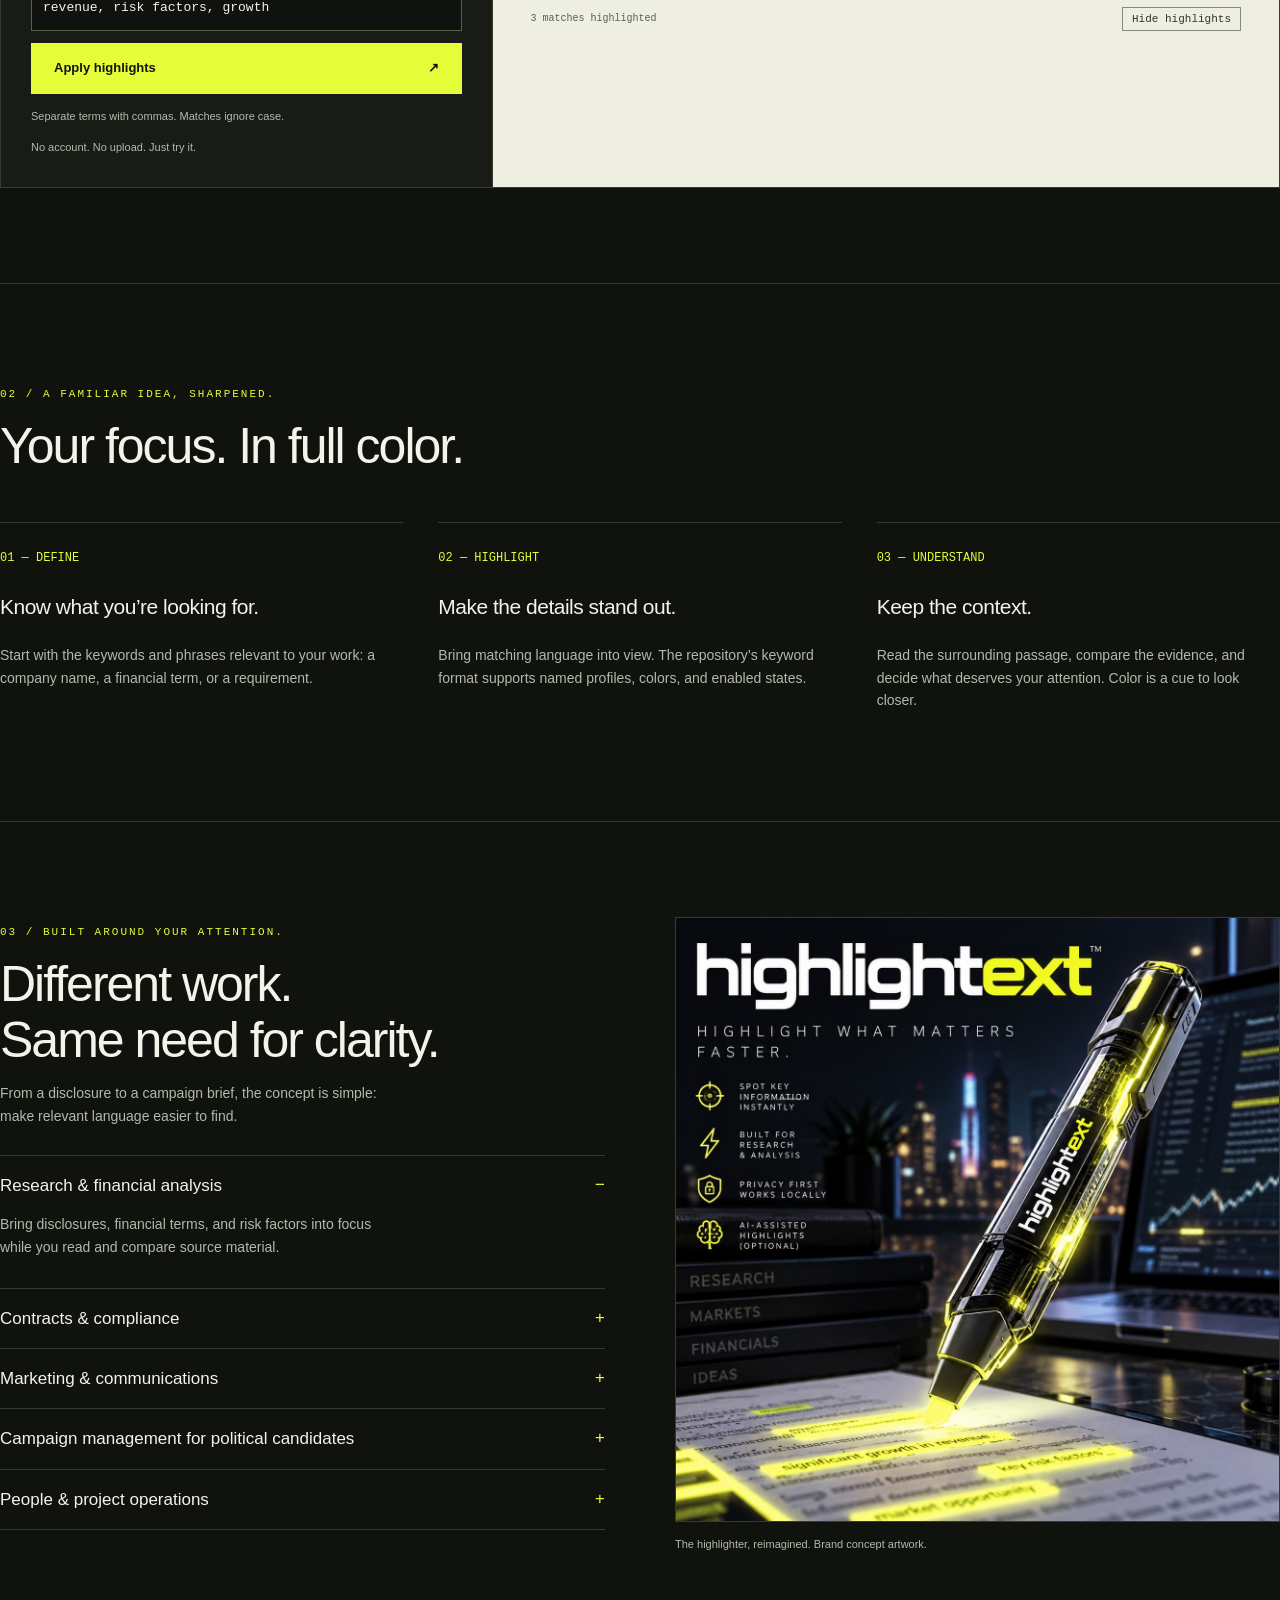
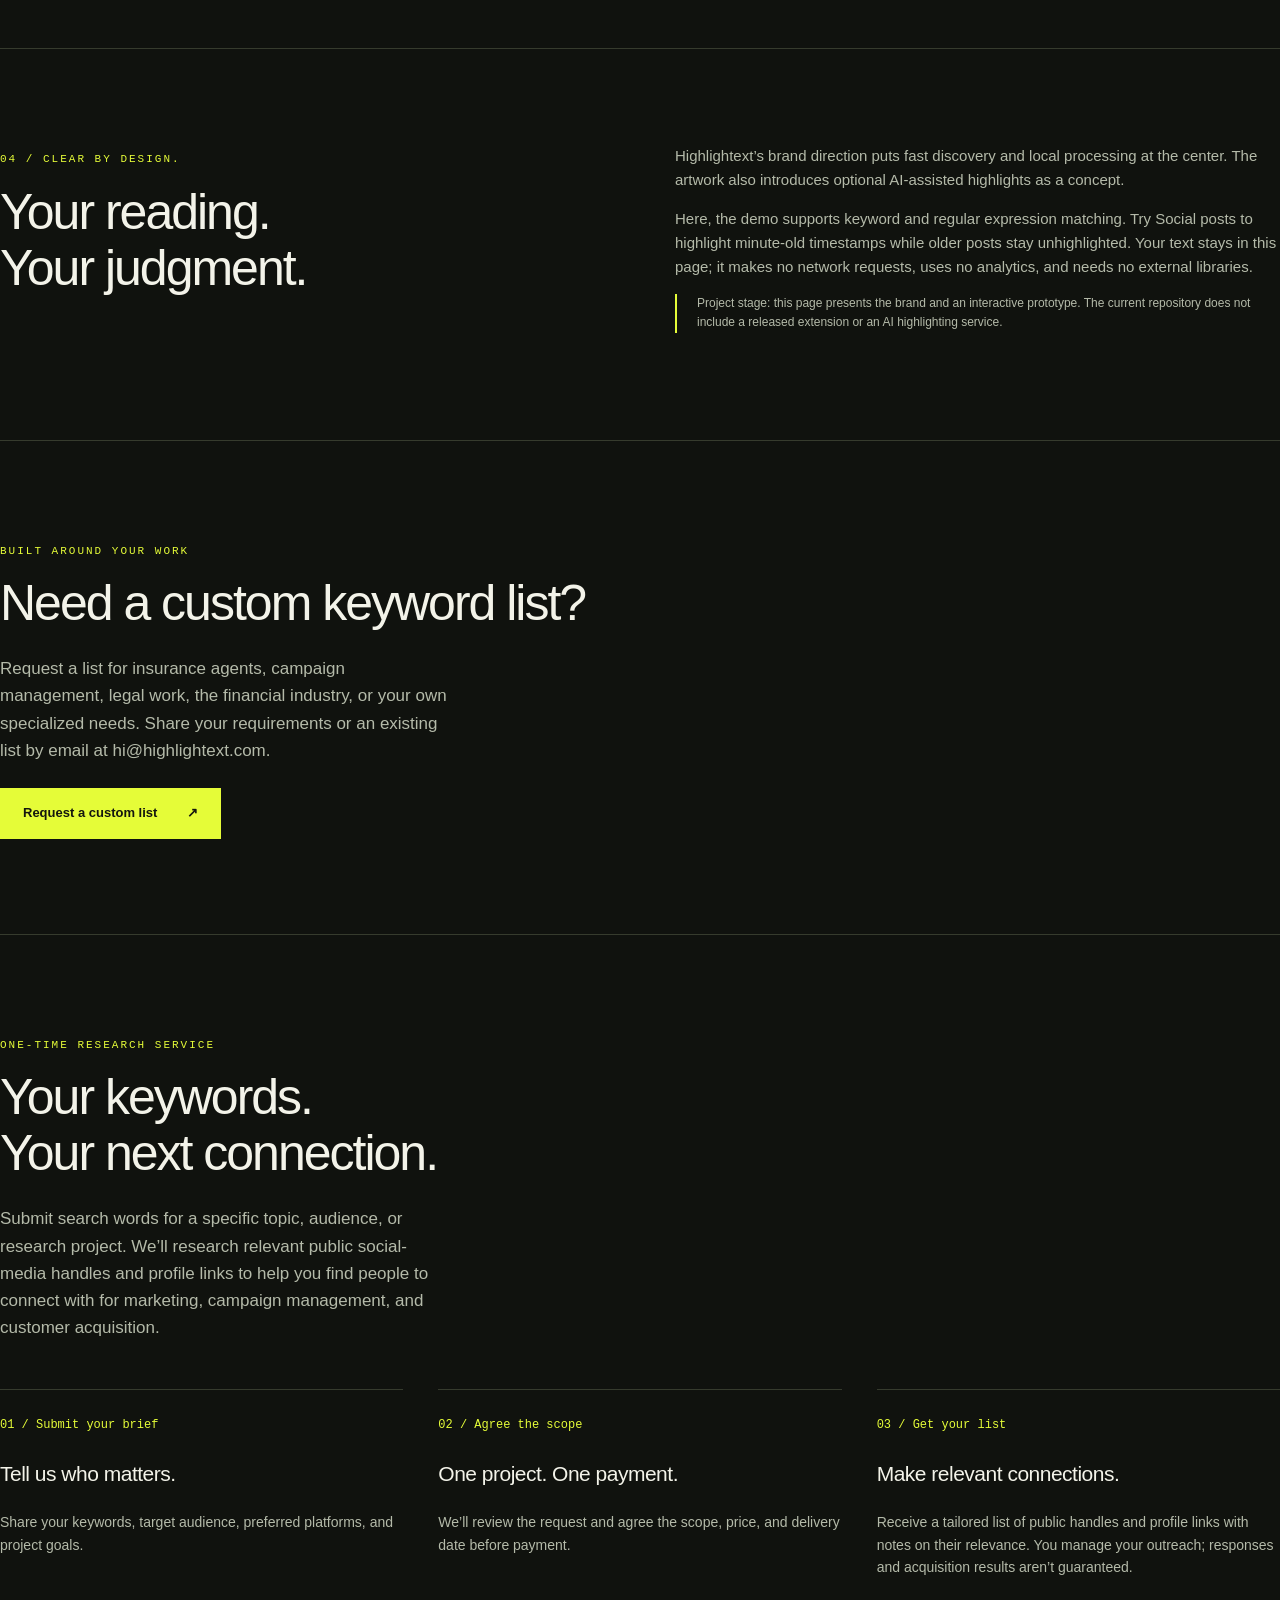
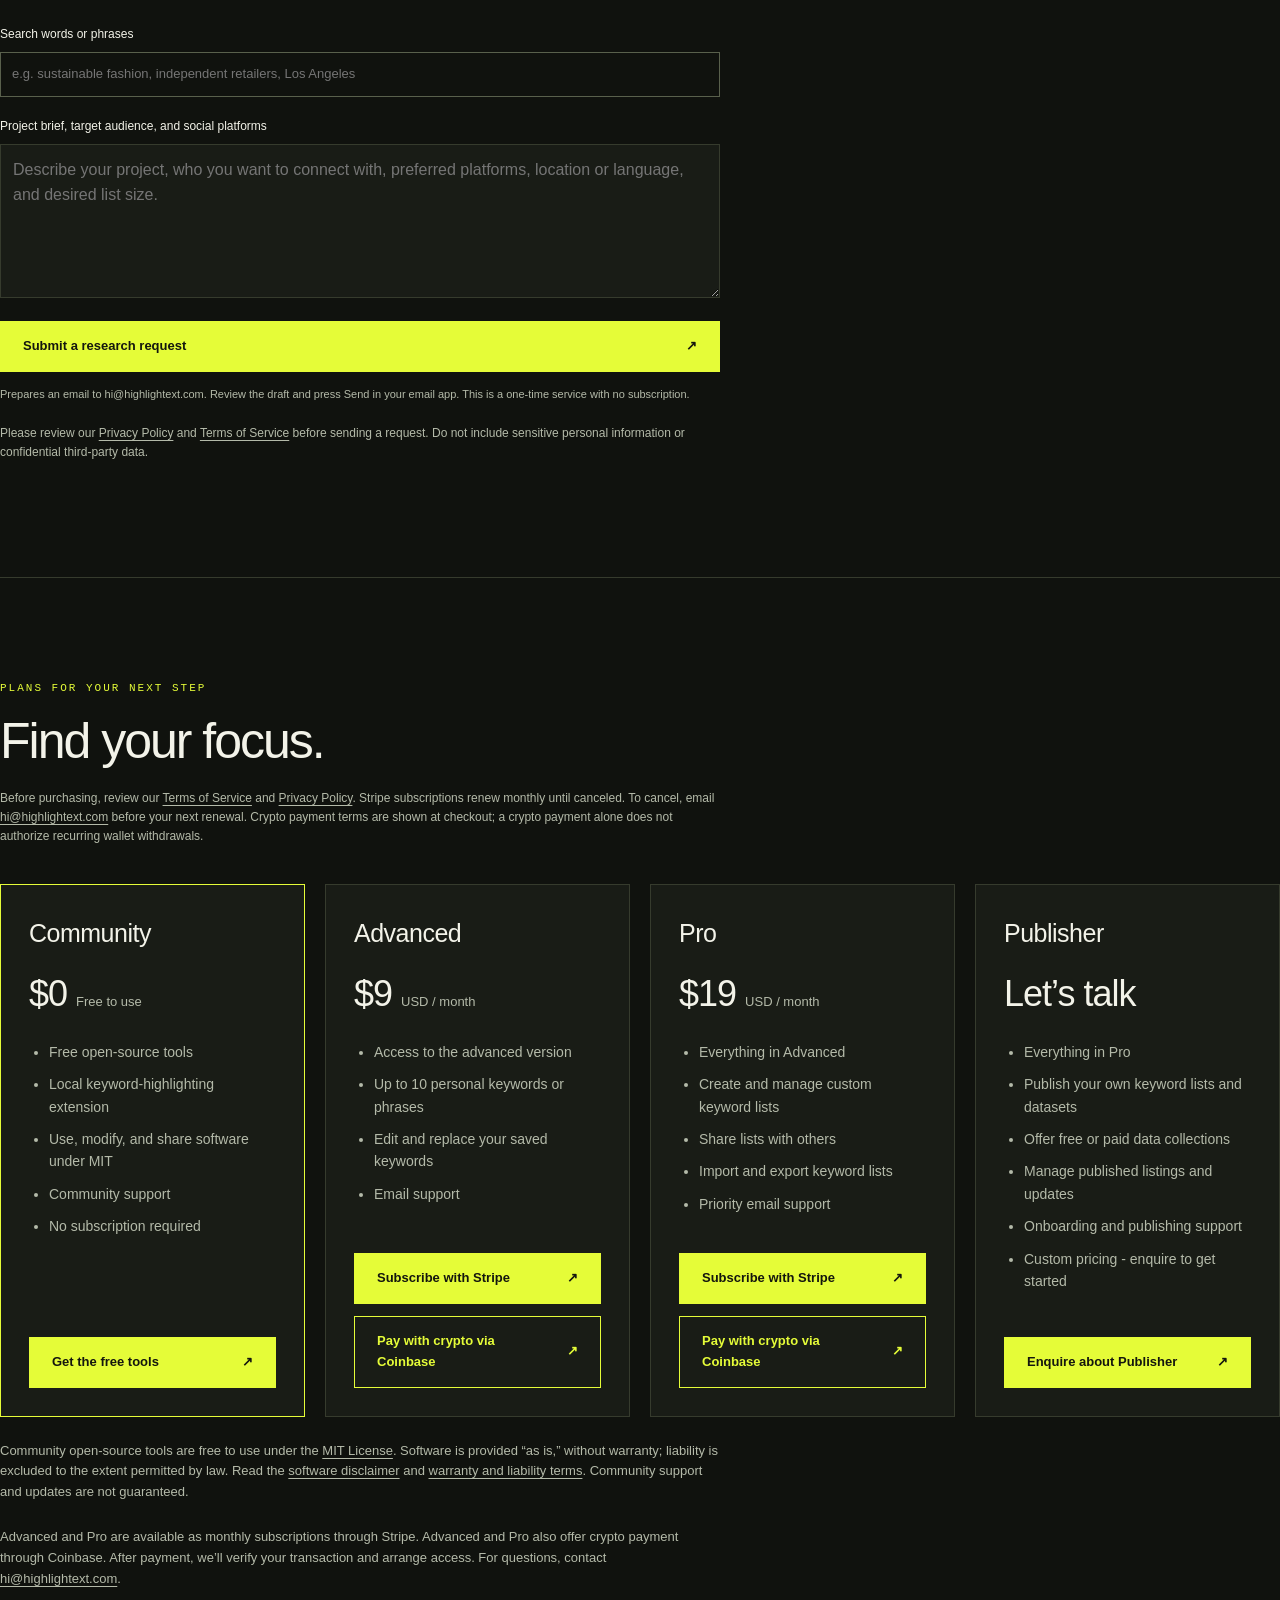
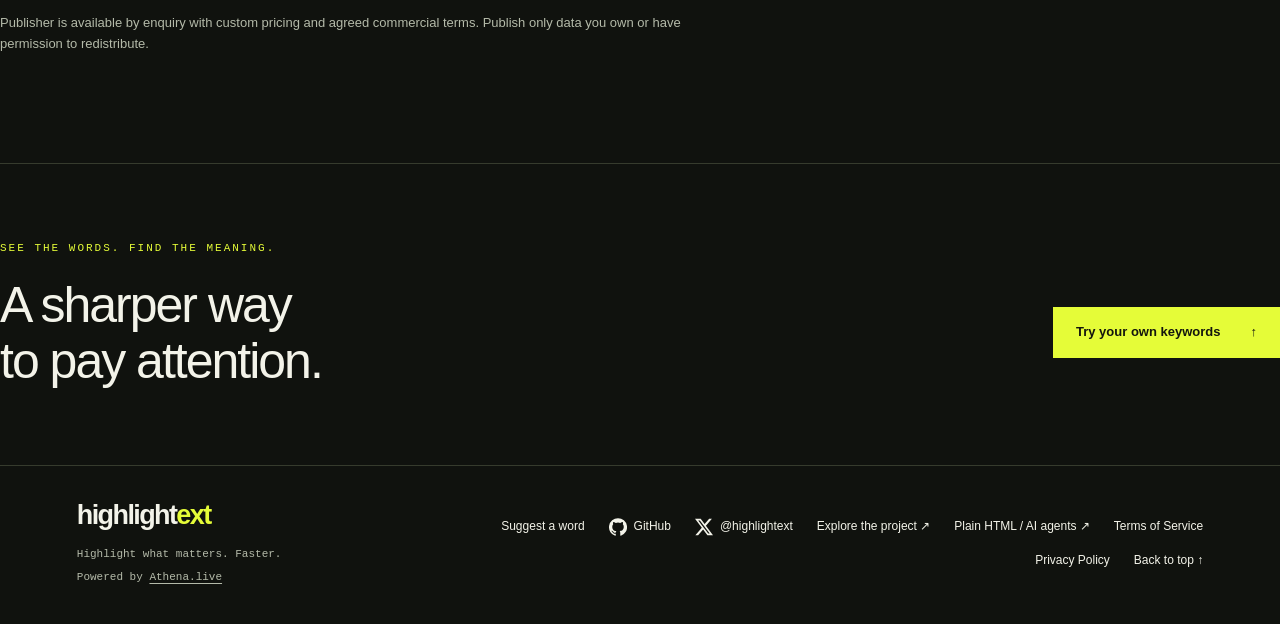
==== commit e935e1d5: "Add political campaign management use cases" ====
--- a/index.html
+++ b/index.html
@@ -35,12 +35,14 @@
 
 /* Pattern matching and the illustrative social feed. */
 select{font:inherit;touch-action:manipulation;width:100%;background:var(--bg);color:var(--text);border:1px solid #59604c;padding:11px;font-size:13px;margin-bottom:18px}select:focus-visible{outline:3px solid var(--yellow);outline-offset:5px}#keywords{font-family:monospace}.match-error{color:#ffb6a6}.social-feed{display:grid;gap:12px;margin:20px 0 24px}.social-post{border:1px solid #bfc4b4;border-left:3px solid #bfc4b4;padding:15px 18px;transition:border-color .2s,background .2s}.social-post.is-match{border-color:#8b9925;border-left-color:#8b9925;background:#e5fc3814}.social-author{display:flex;align-items:center;gap:10px;font:12px Arial,sans-serif}.social-avatar{display:grid;place-items:center;width:30px;height:30px;background:#dce0d2;color:#4b5540;font:11px monospace;border-radius:50%}.social-post p{font:14px/1.7 Arial,sans-serif;white-space:pre-line;margin:10px 0 0}.social-post p::first-line{font-size:12px;color:#59614f}.social-feed + .demo-footer{margin-top:0}
+
+.campaign-use-cases{padding-left:24px;margin:20px 0 0}.campaign-use-cases li{padding-left:6px;margin:0 0 20px}.campaign-use-cases li::marker{color:var(--yellow);font:12px monospace}.campaign-use-cases h4{font-size:15px;font-weight:500;line-height:1.4;margin:0 0 6px}.campaign-use-cases p{margin:0}.use-list summary{gap:16px}.use-list summary:after{flex-shrink:0}
 </style></head><body><a class="skip" href="#main">Skip to content</a>
 <header><nav class="wrap" aria-label="Main navigation"><a class="brand" href="#" aria-label="Highlightext home">highlight<span>ext</span><sup style="font-size:9px;letter-spacing:0;vertical-align:super">™</sup></a><div class="links"><a class="desktop" href="#how-it-works">How it works</a><a class="desktop" href="#use-cases">Use cases</a><a href="#pricing">Pricing</a><a class="github-link" href="https://github.com/highlightext-Org" aria-label="Highlightext on GitHub" title="GitHub"><svg xmlns="http://www.w3.org/2000/svg" width="18" height="18" viewBox="0 0 24 24" fill="currentColor" aria-hidden="true" focusable="false"><path d="M12 .297a12 12 0 0 0-3.793 23.385c.6.111.82-.261.82-.577v-2.234c-3.338.726-4.043-1.416-4.043-1.416-.546-1.387-1.333-1.756-1.333-1.756-1.09-.745.083-.729.083-.729 1.205.085 1.839 1.237 1.839 1.237 1.071 1.835 2.809 1.305 3.495.998.108-.776.419-1.305.762-1.605-2.665-.303-5.467-1.334-5.467-5.931 0-1.31.469-2.381 1.236-3.221-.124-.303-.536-1.524.117-3.176 0 0 1.008-.322 3.301 1.23a11.5 11.5 0 0 1 6.006 0c2.291-1.552 3.297-1.23 3.297-1.23.655 1.652.243 2.873.119 3.176.77.84 1.235 1.911 1.235 3.221 0 4.609-2.807 5.625-5.479 5.922.43.372.823 1.102.823 2.222v3.292c0 .319.216.694.825.576A12 12 0 0 0 12 .297Z"/></svg></a><a class="x-link" href="https://x.com/highlightext" aria-label="@highlightext on X" title="X"><svg xmlns="http://www.w3.org/2000/svg" width="18" height="18" viewBox="0 0 24 24" fill="currentColor" aria-hidden="true" focusable="false"><path d="M18.901 1.153h3.68l-8.04 9.19L24 22.846h-7.406l-5.8-7.584-6.64 7.584H.47l8.6-9.835L0 1.154h7.594l5.243 6.932 6.064-6.933Zm-1.29 19.49h2.039L6.487 3.24H4.3l13.31 17.403Z"/></svg></a><a href="add-word.html">Suggest a word</a><a class="agent" href="agents.html" aria-label=".skills — HTML for agents">.skills</a></div></nav></header>
 <main id="main"><section class="hero wrap" aria-labelledby="hero-title"><div class="hero-top reveal"><span class="eyebrow">A little color. A lot of clarity.</span><span class="status">Research. Refocused.</span></div><h1 id="hero-title" class="reveal">Highlight what<br><span class="stroke">matters.</span> Faster.</h1><div class="hero-bottom reveal delay"><p class="lead">The important words are already there.<br>Bring them into focus with Highlightext — a highlighting concept for research, analysis, and everyday work.</p><a class="button" href="#demo">See it in action <span aria-hidden="true">↘</span></a></div><div class="hero-image reveal delay"><img src="[data-uri]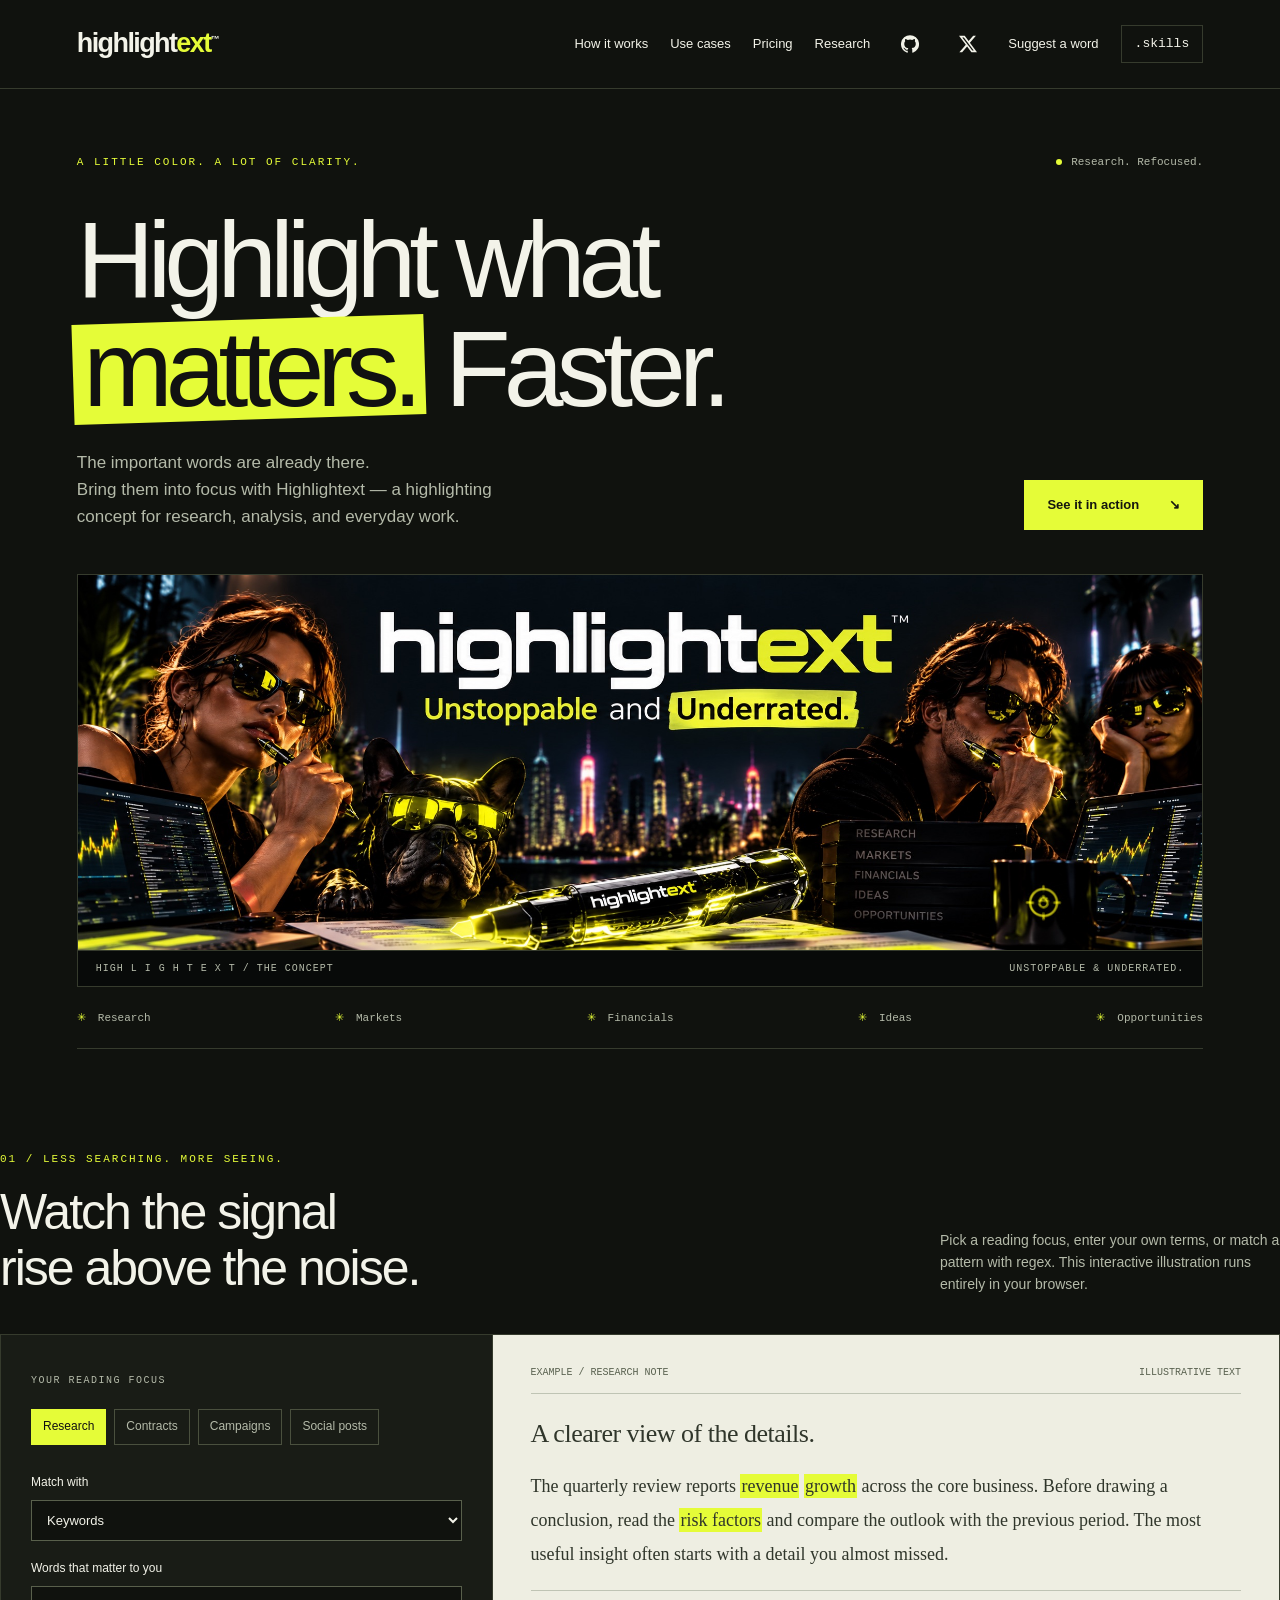
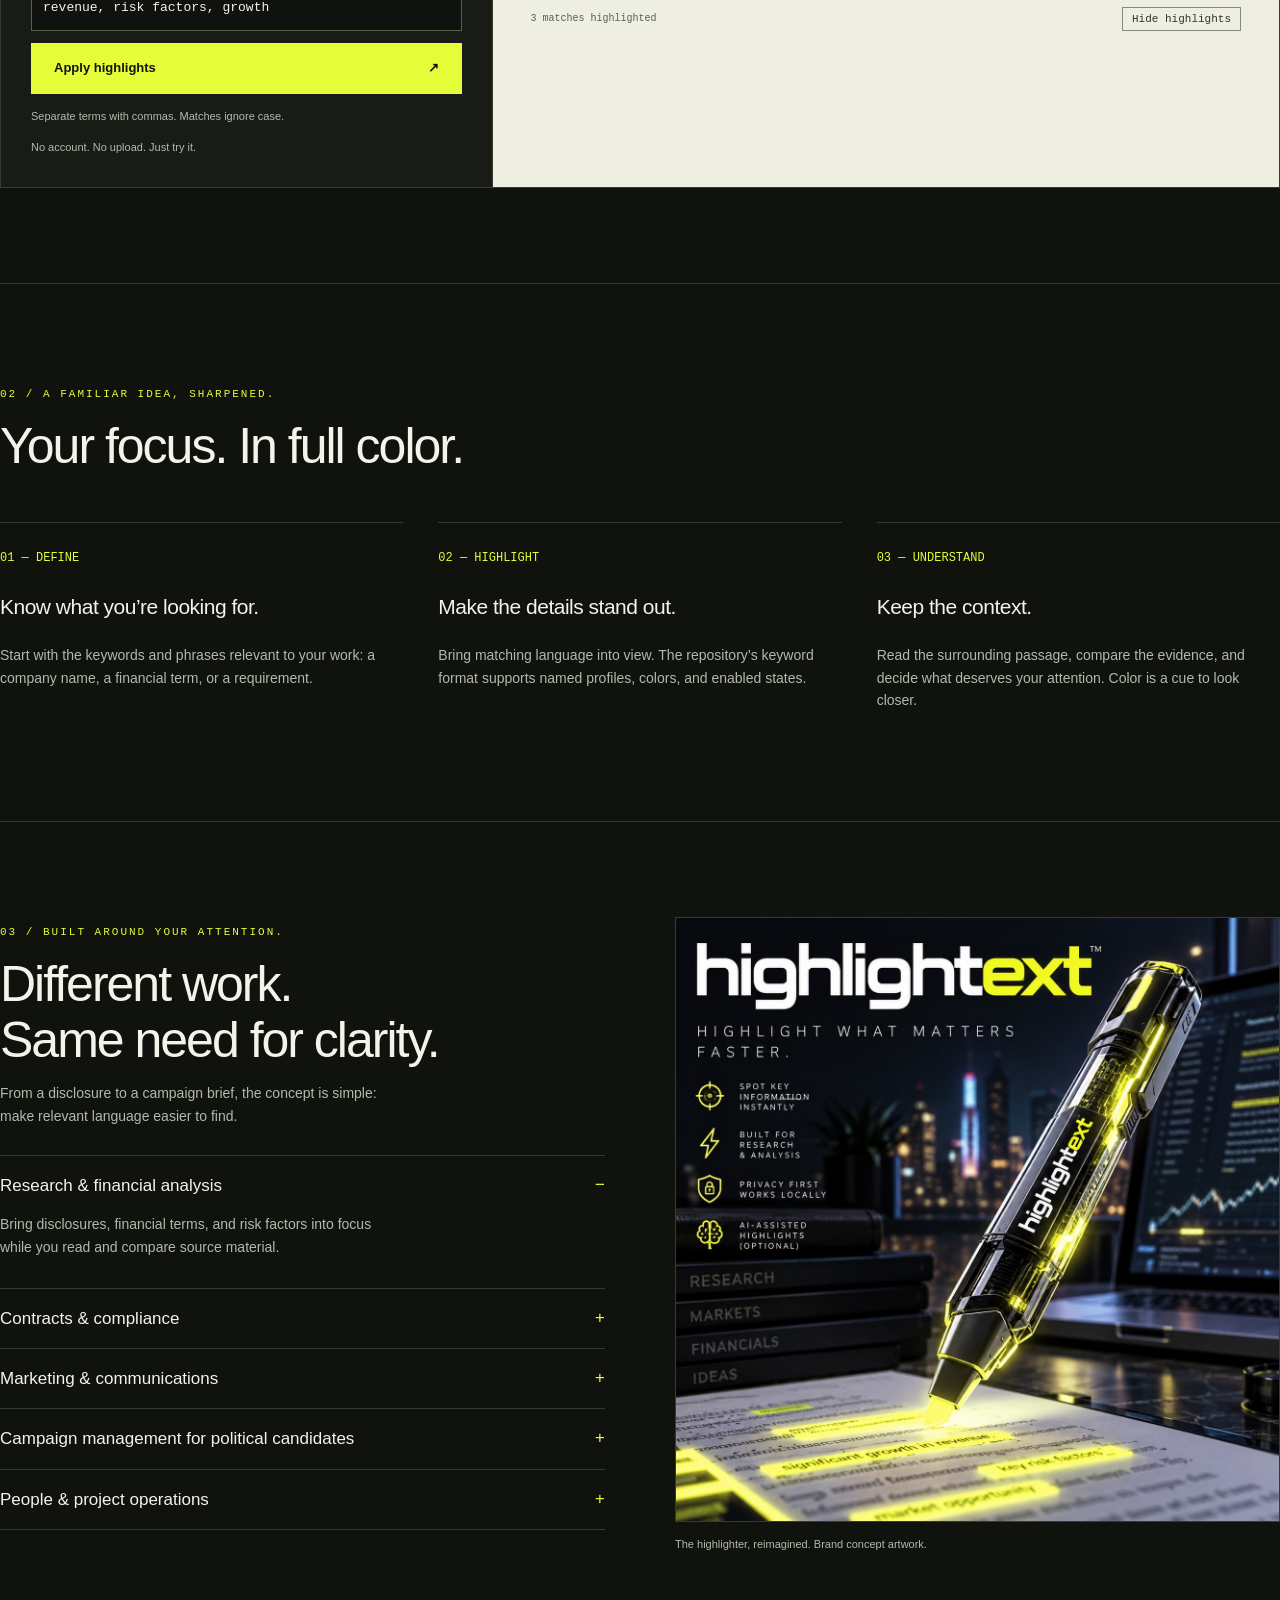
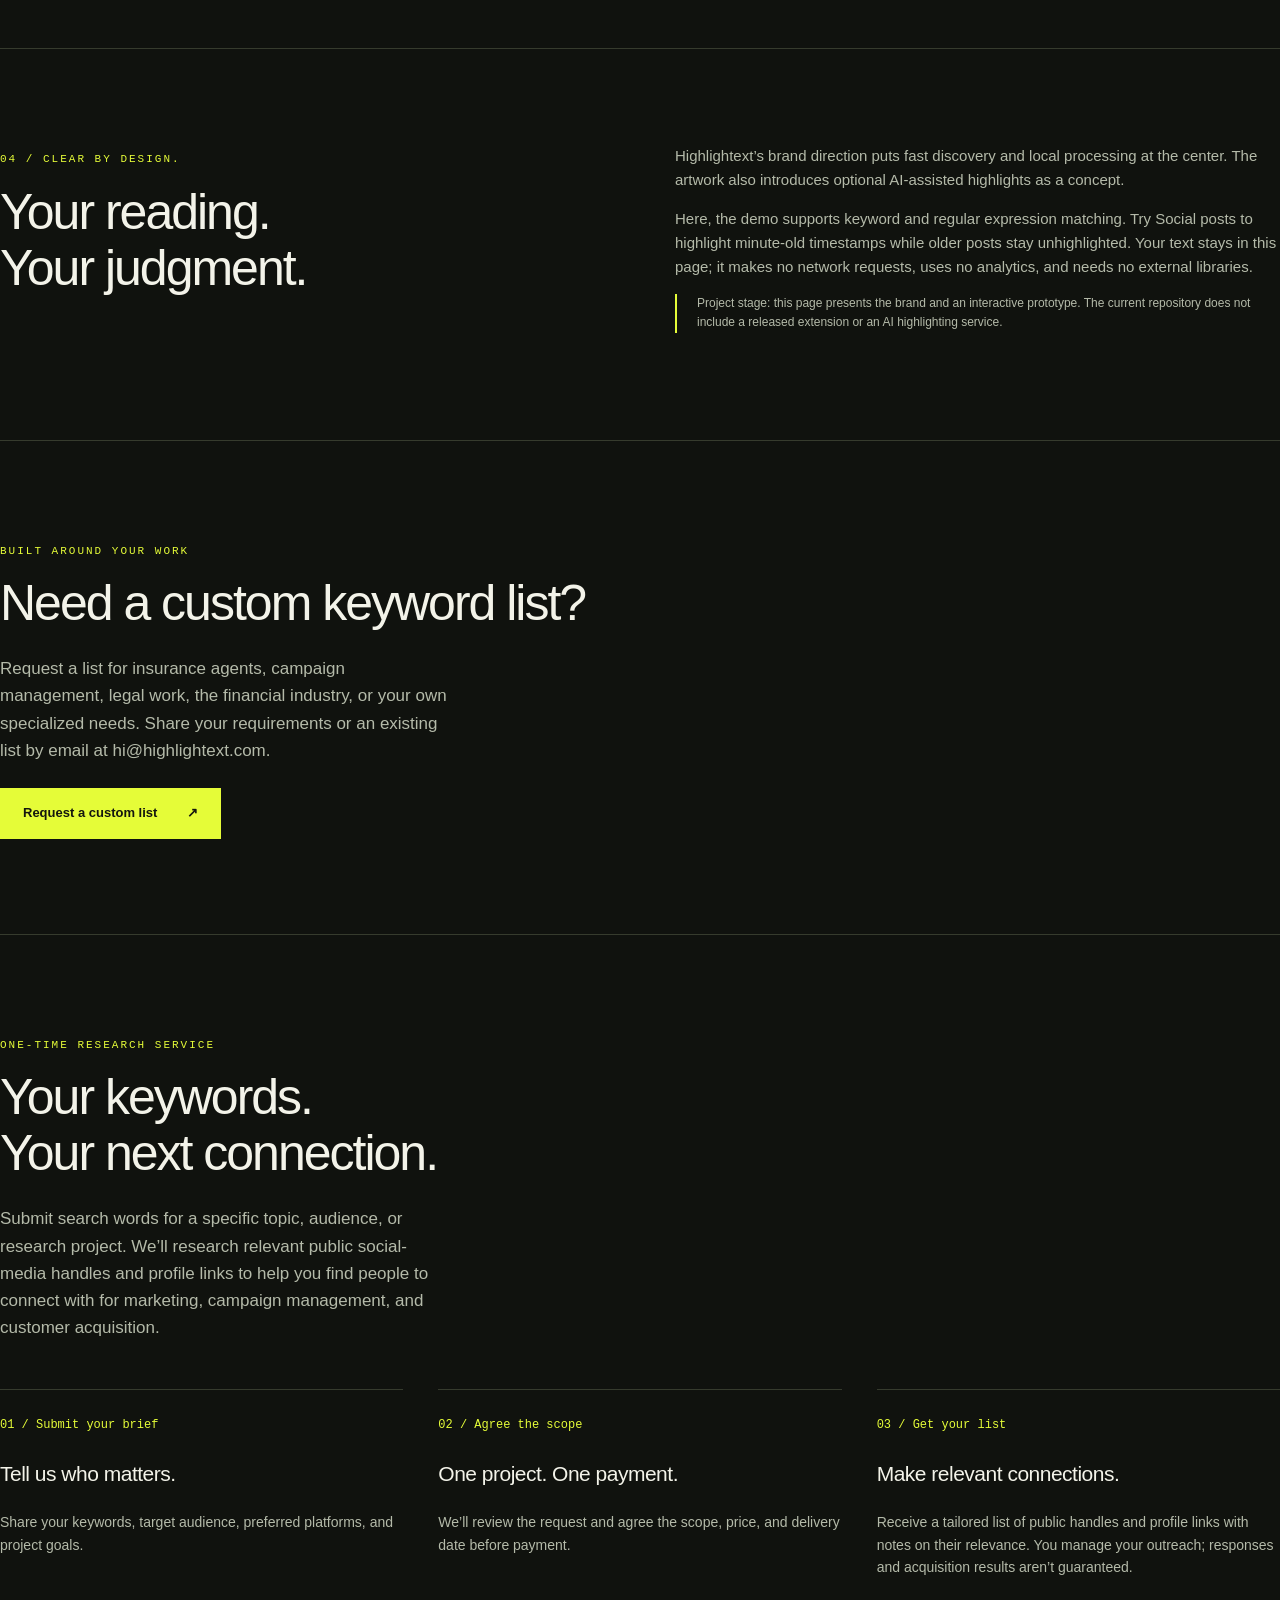
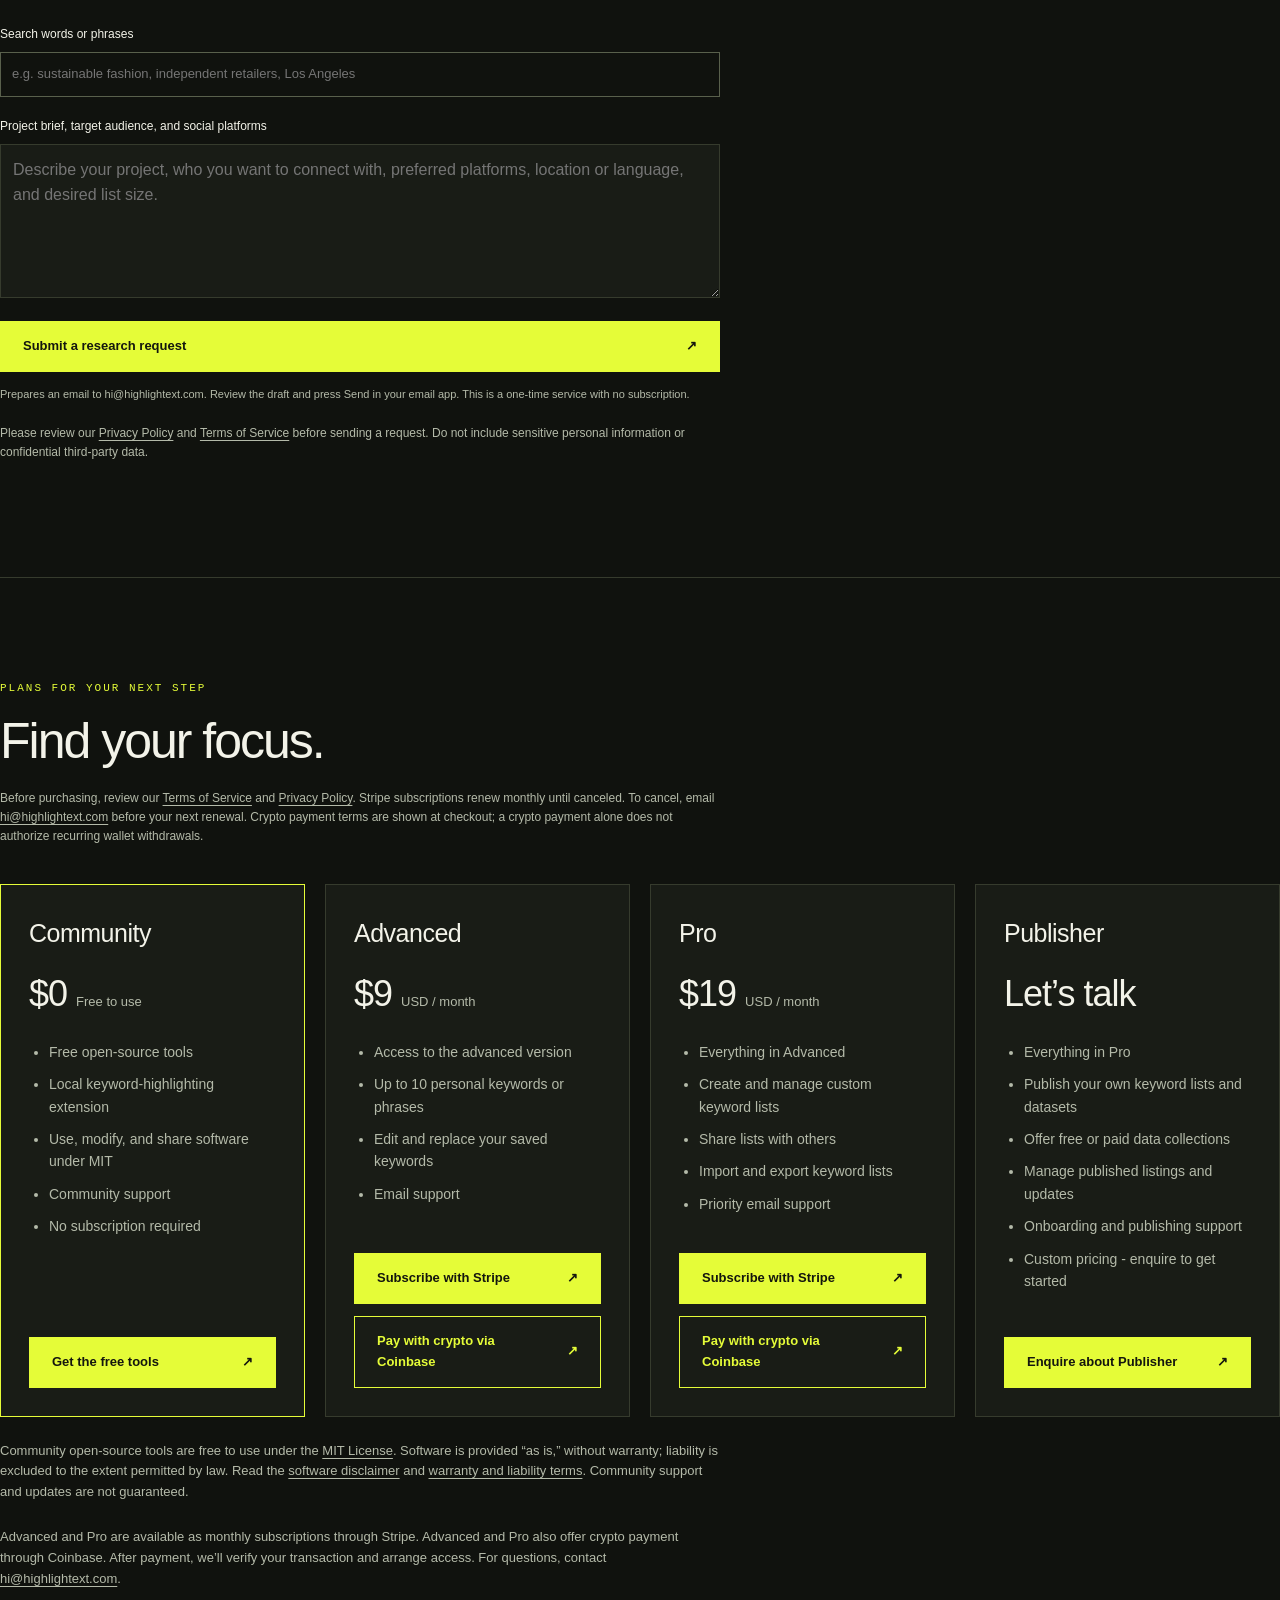
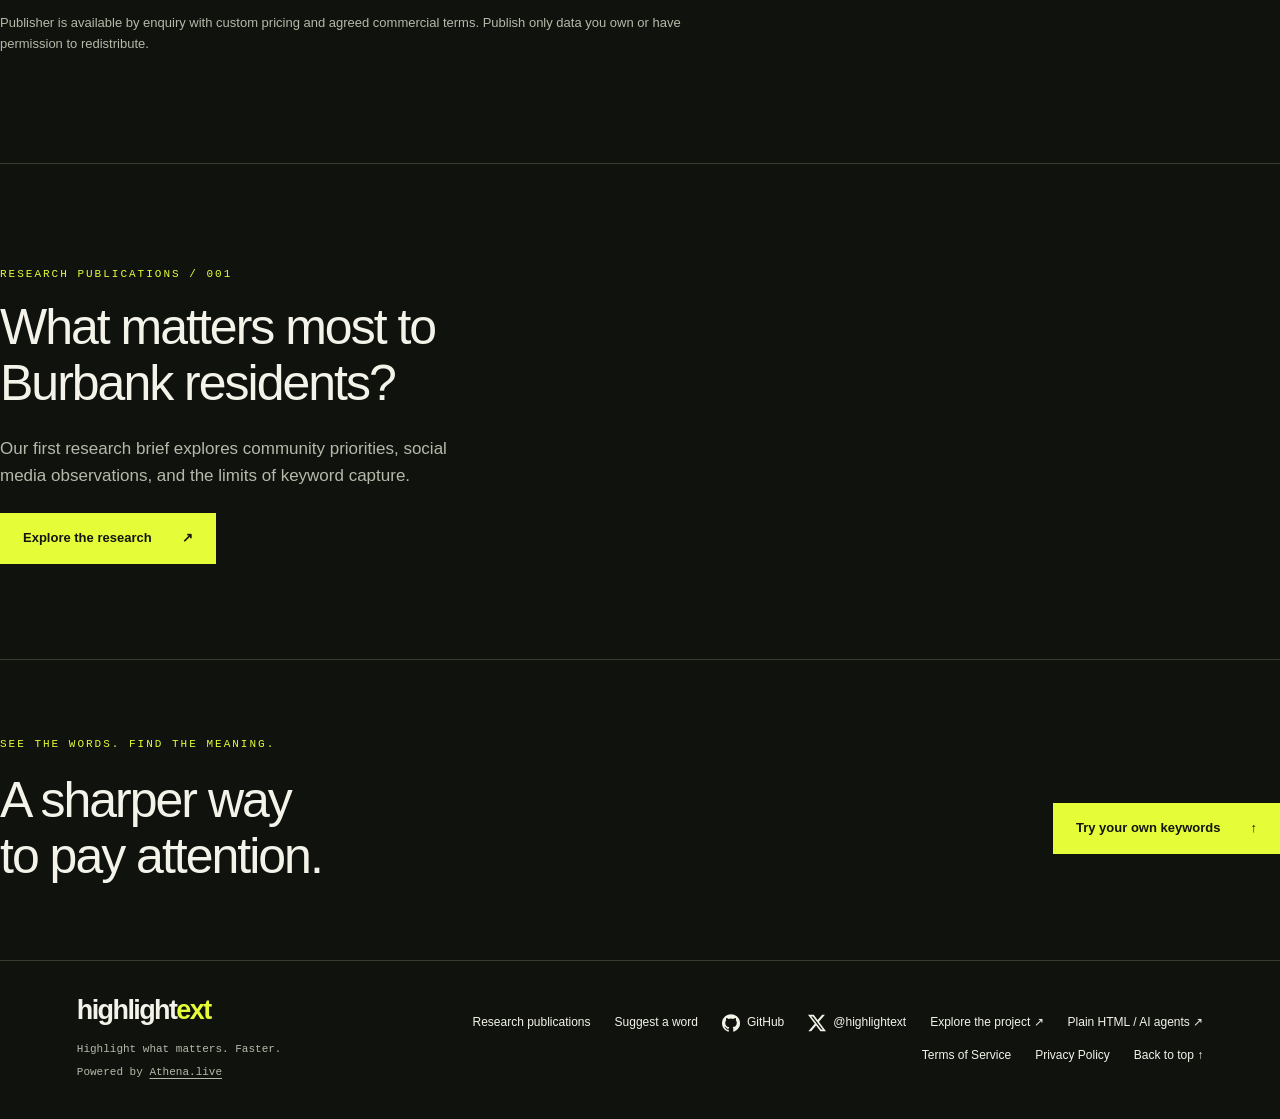
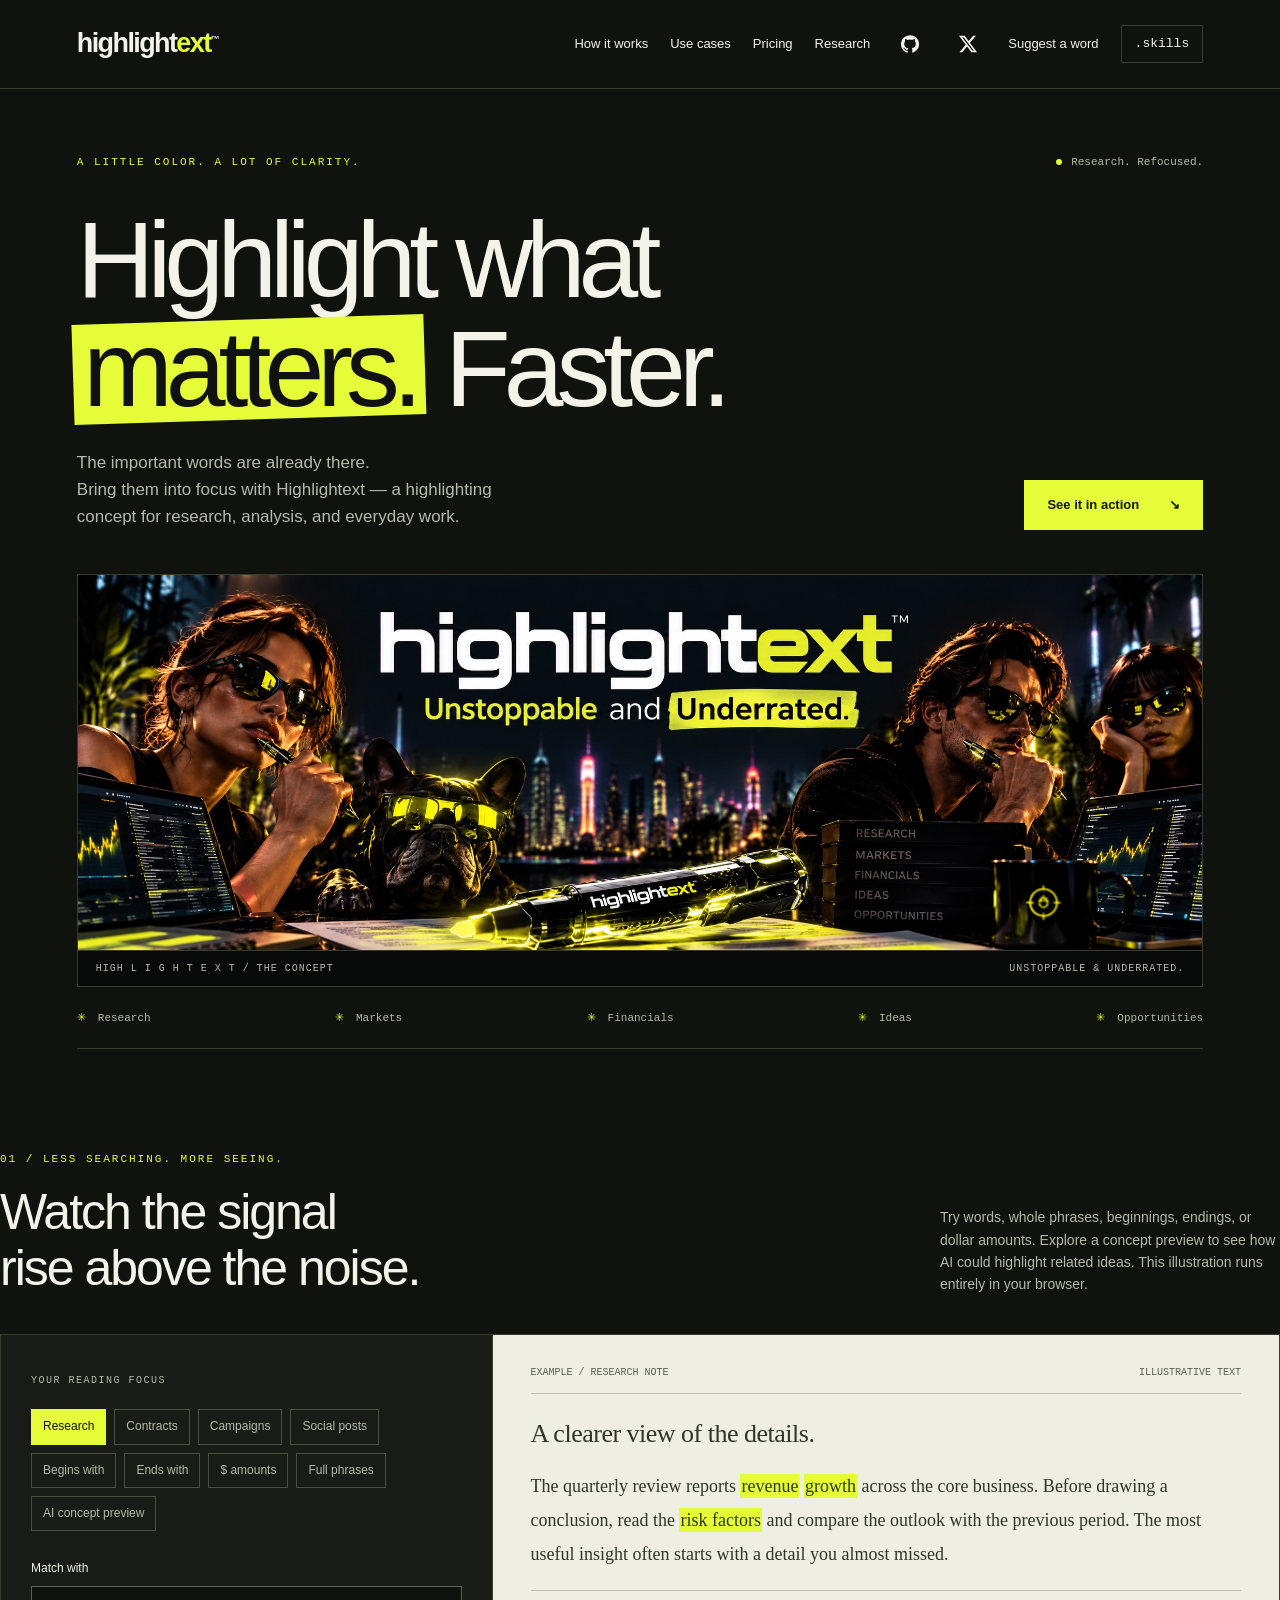
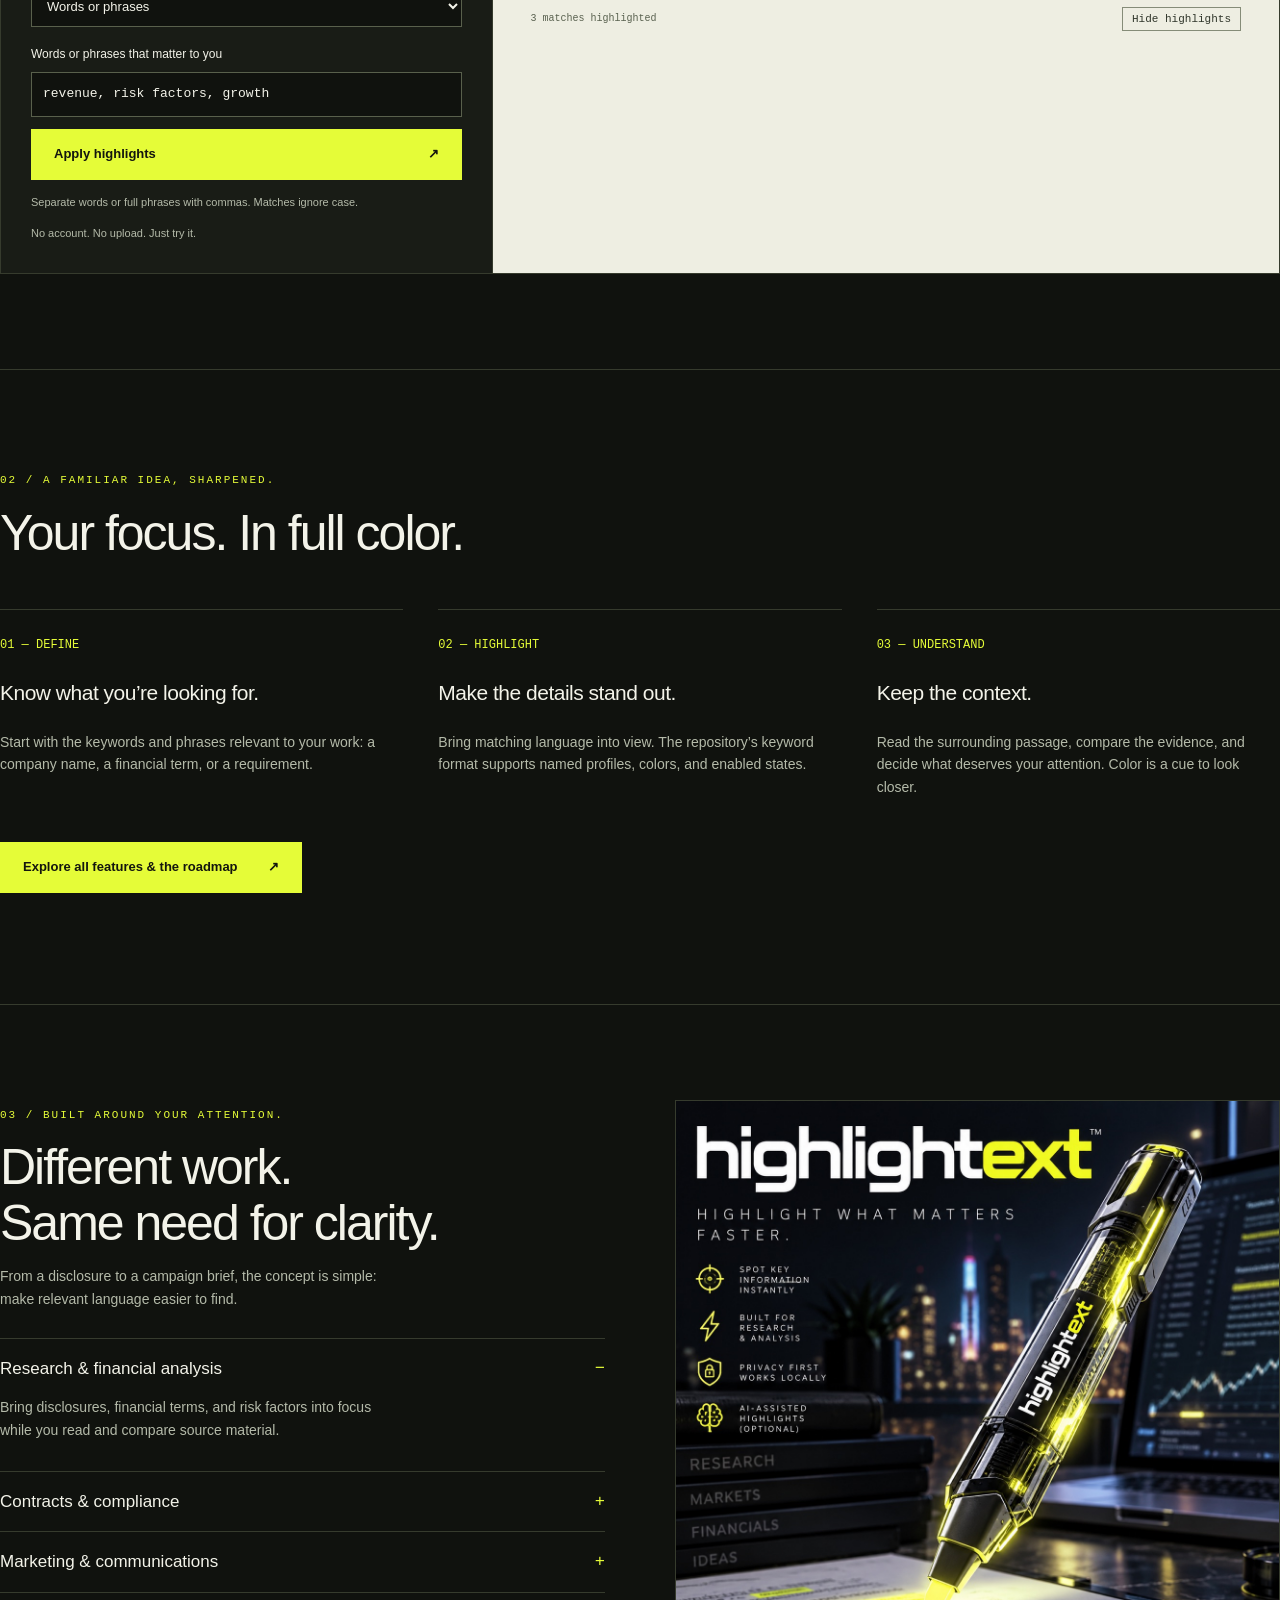
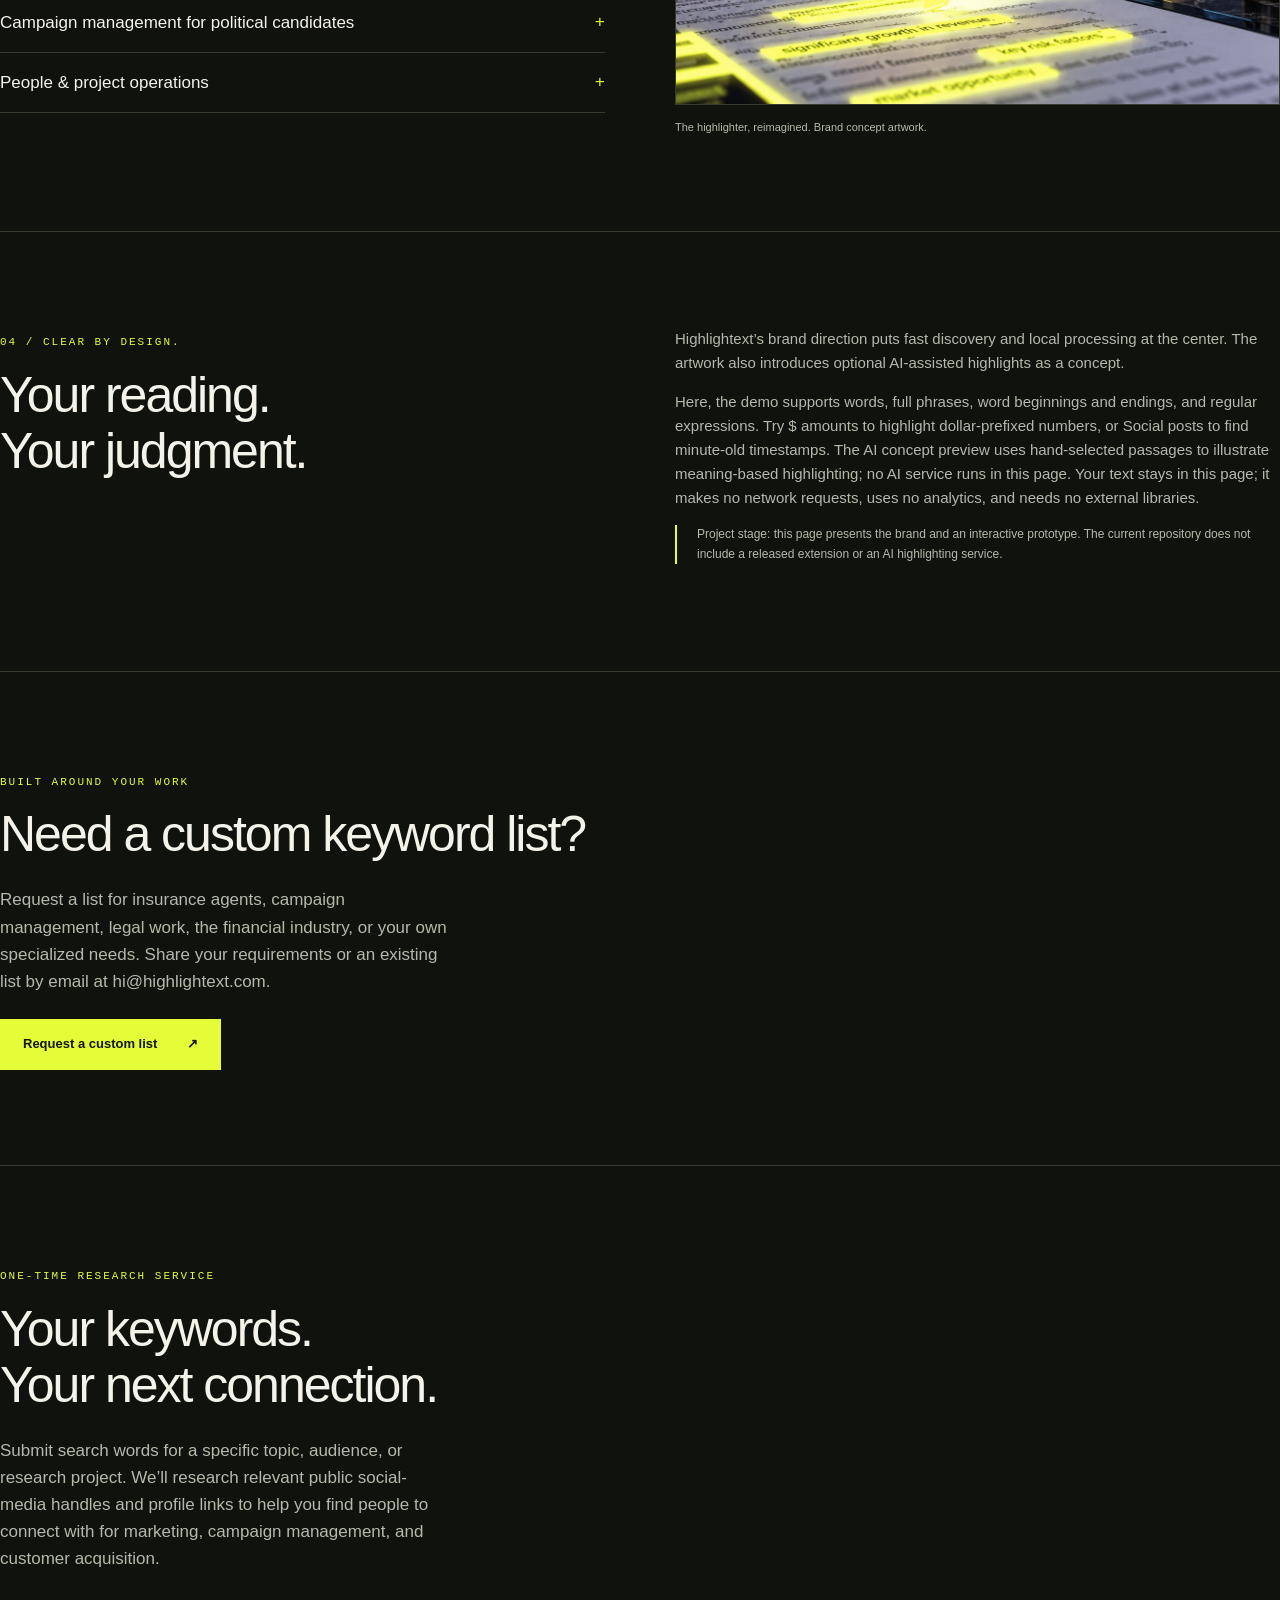
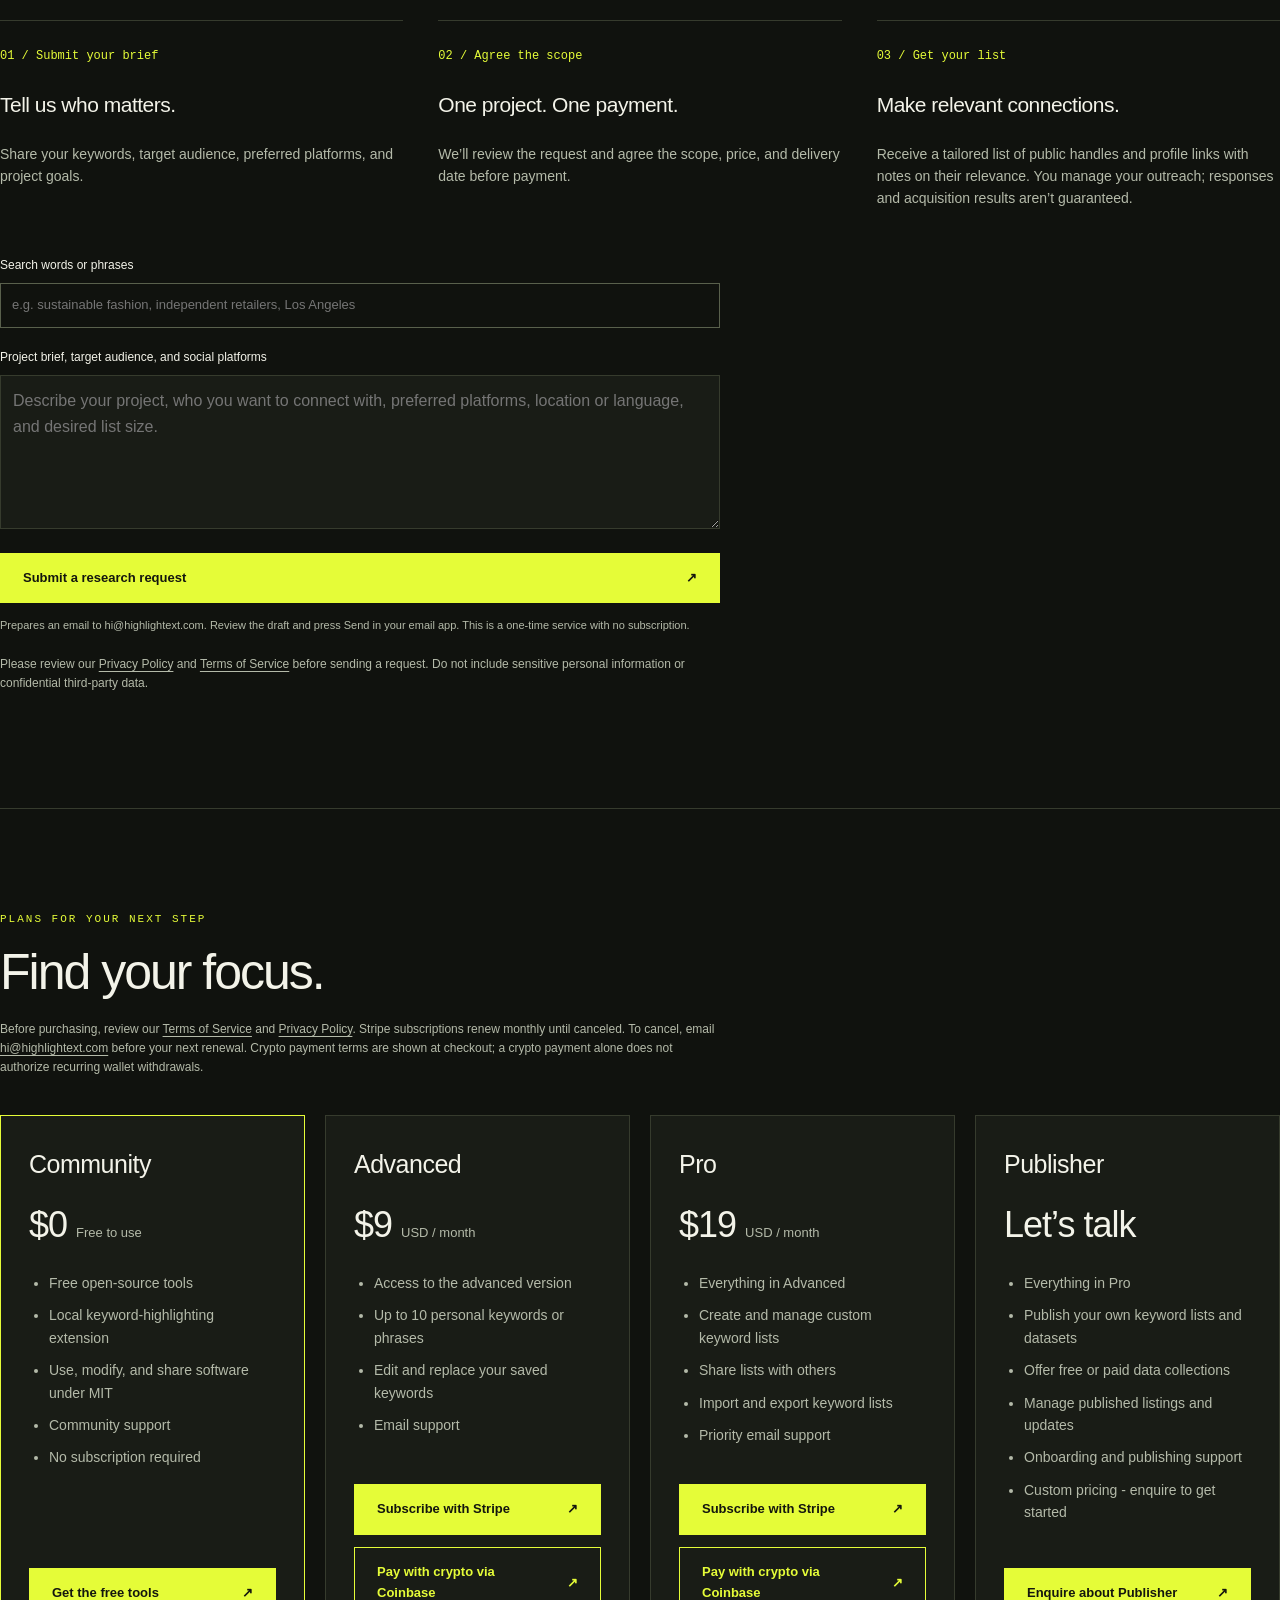
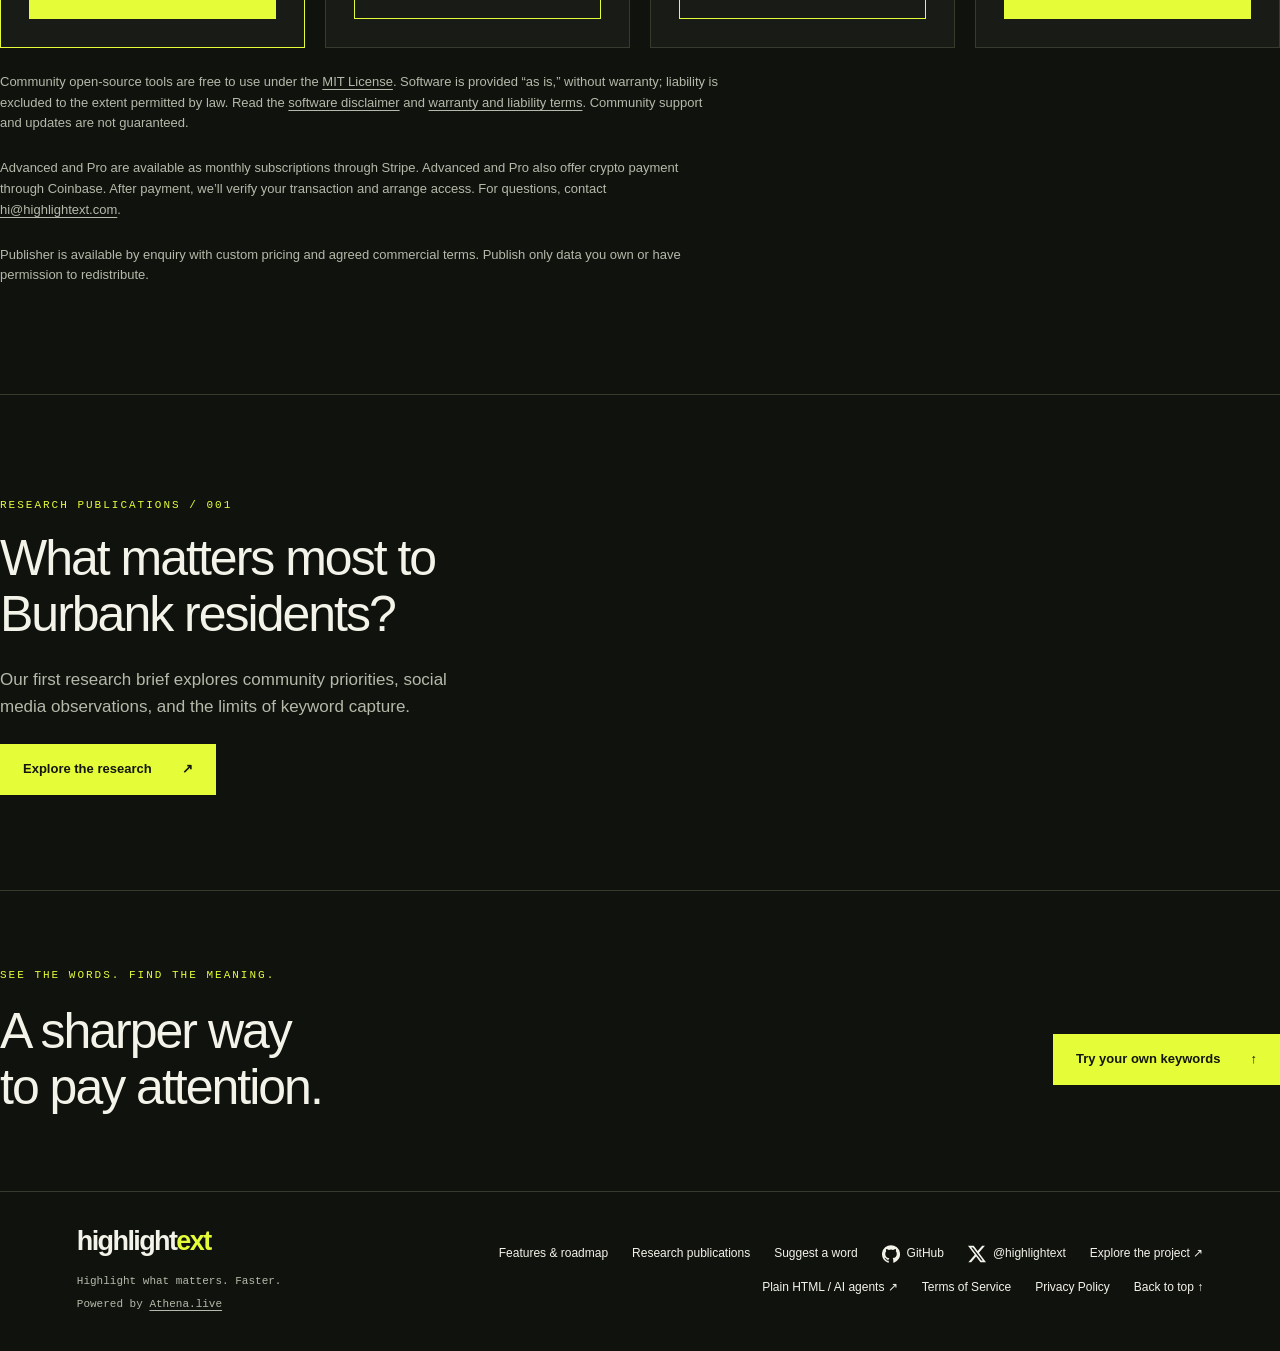
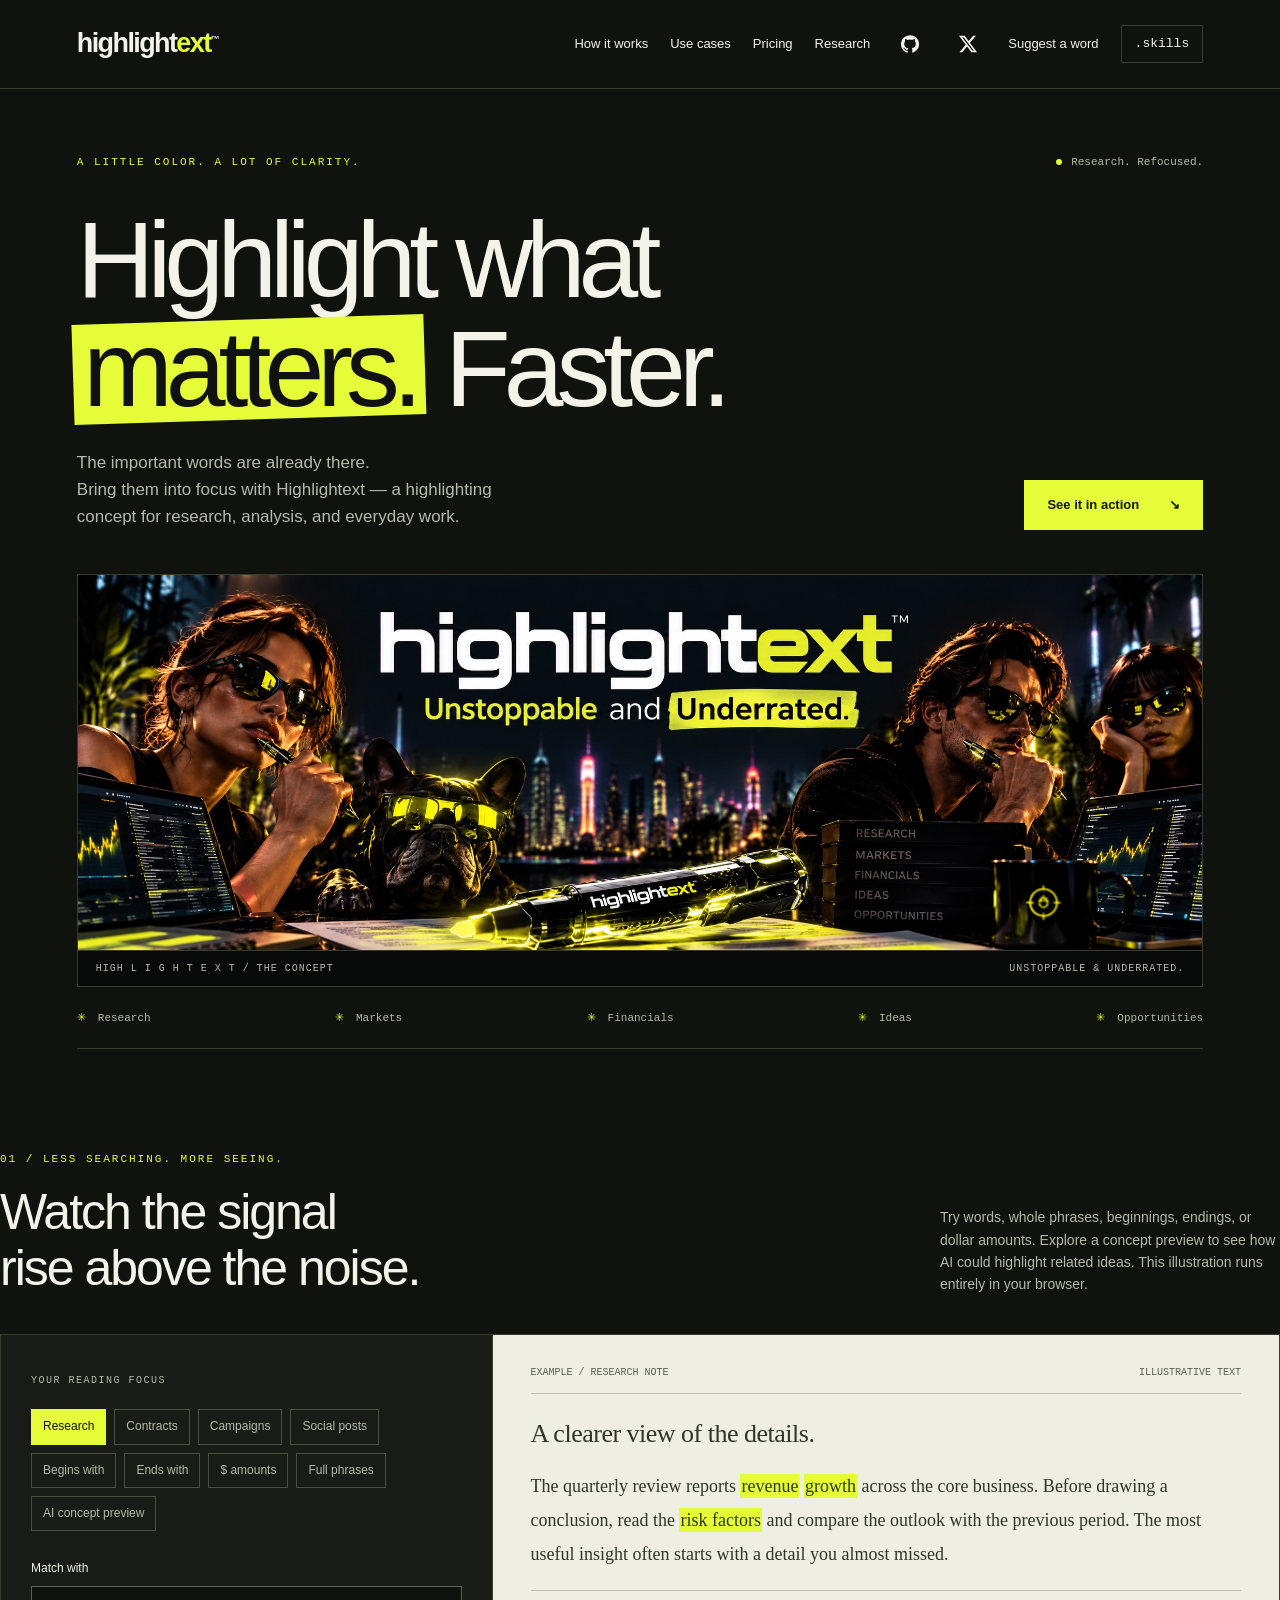
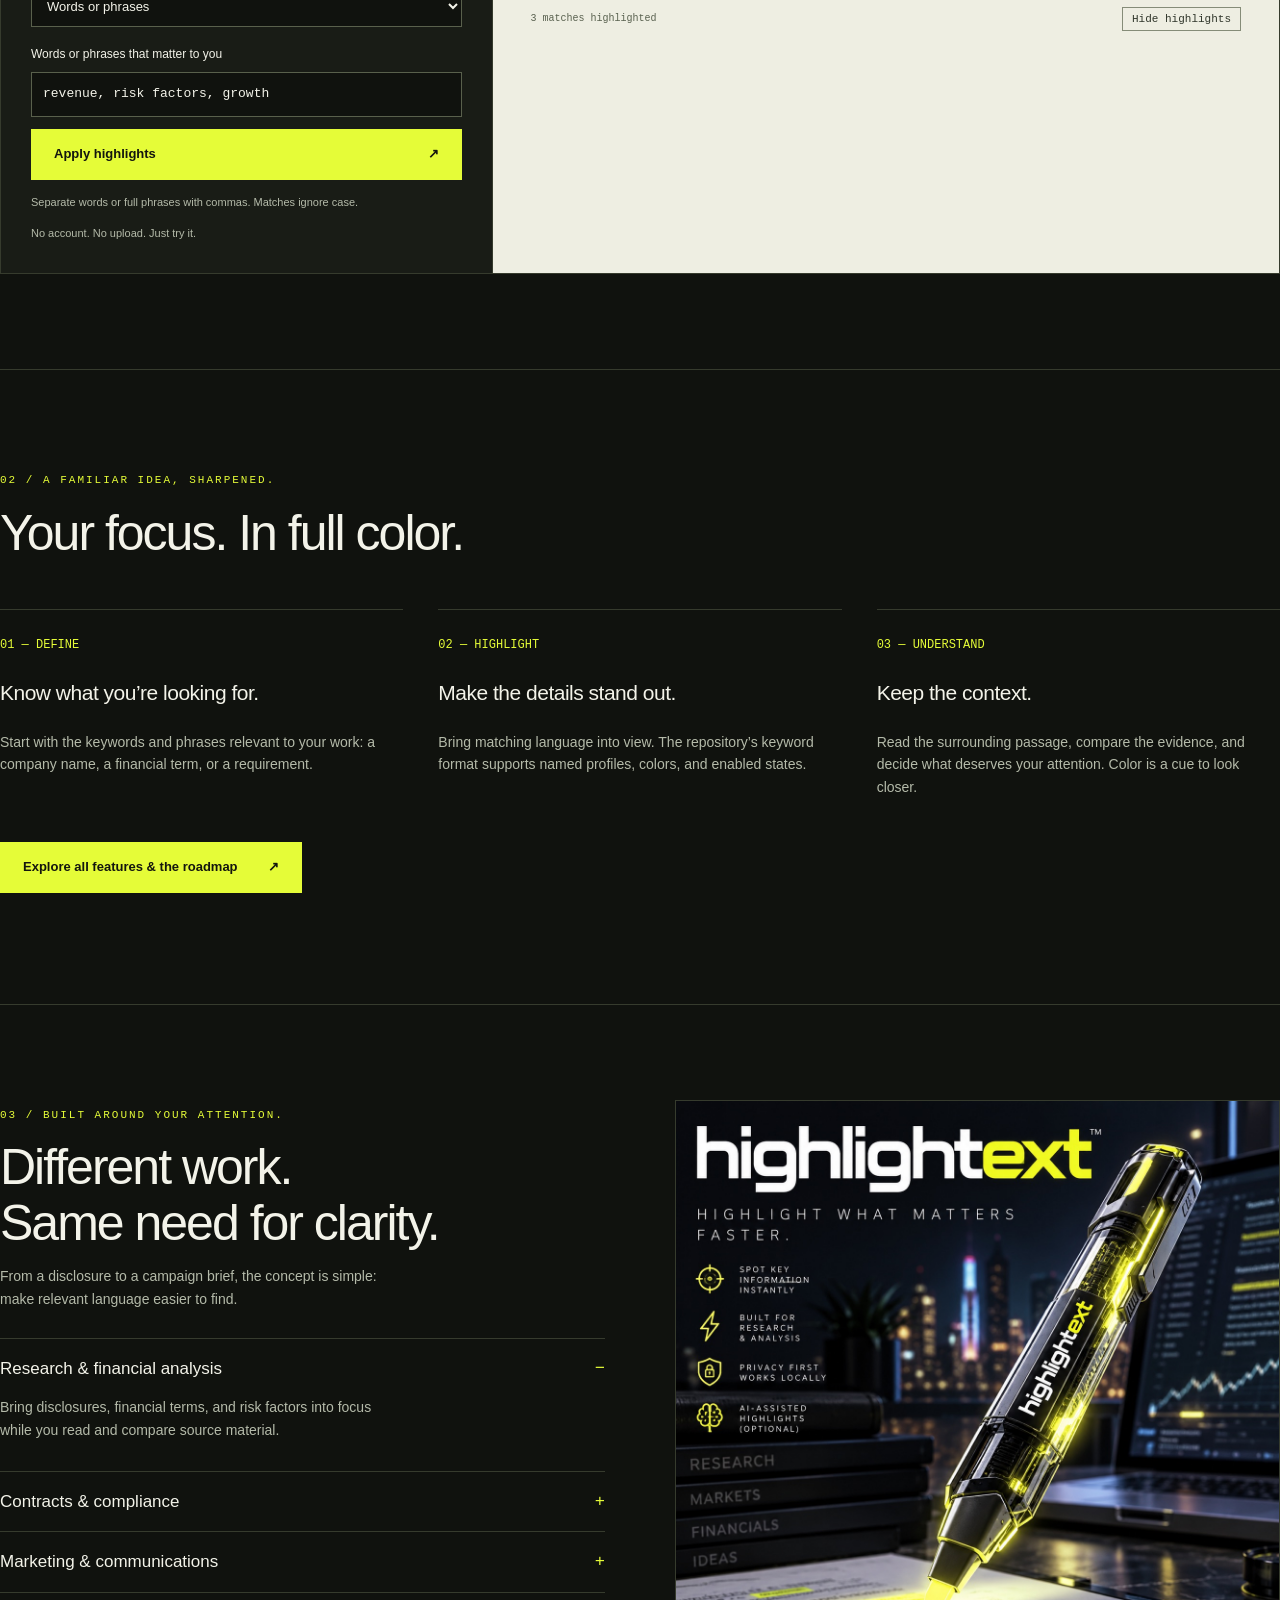
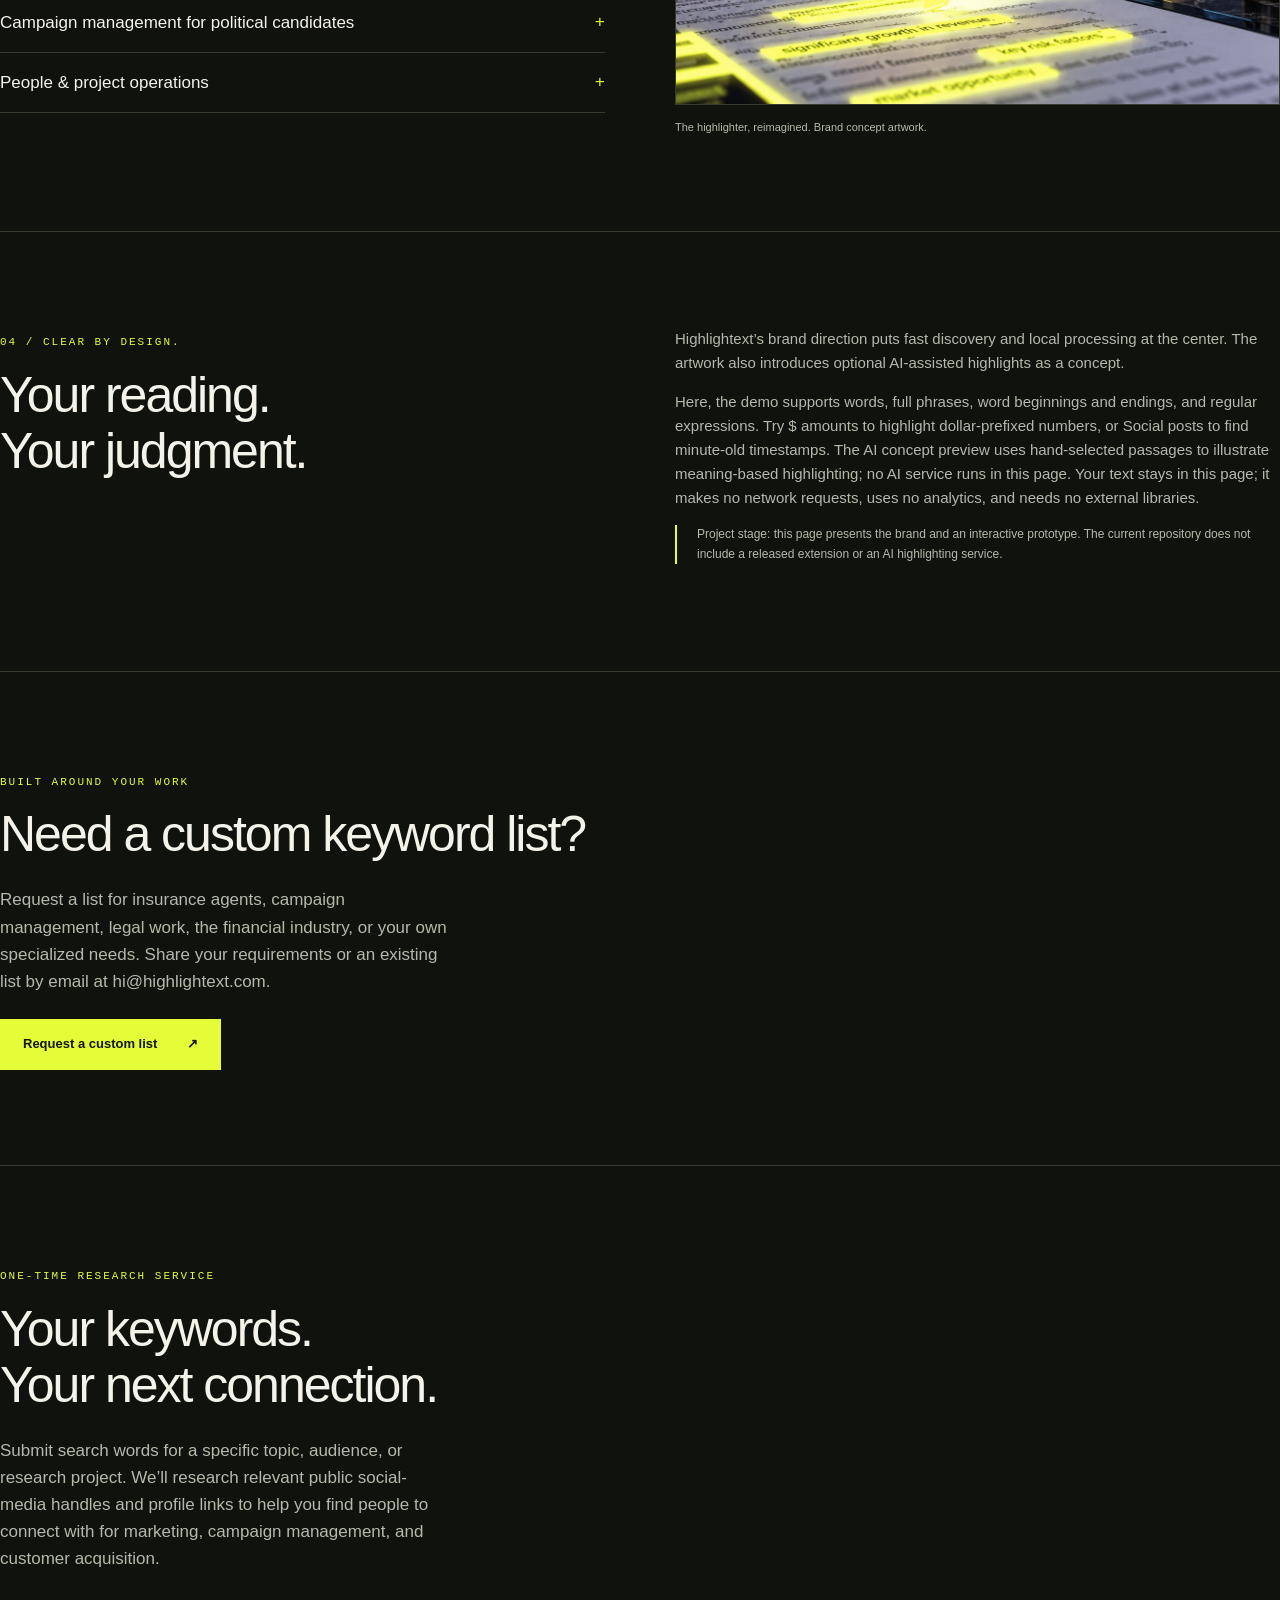
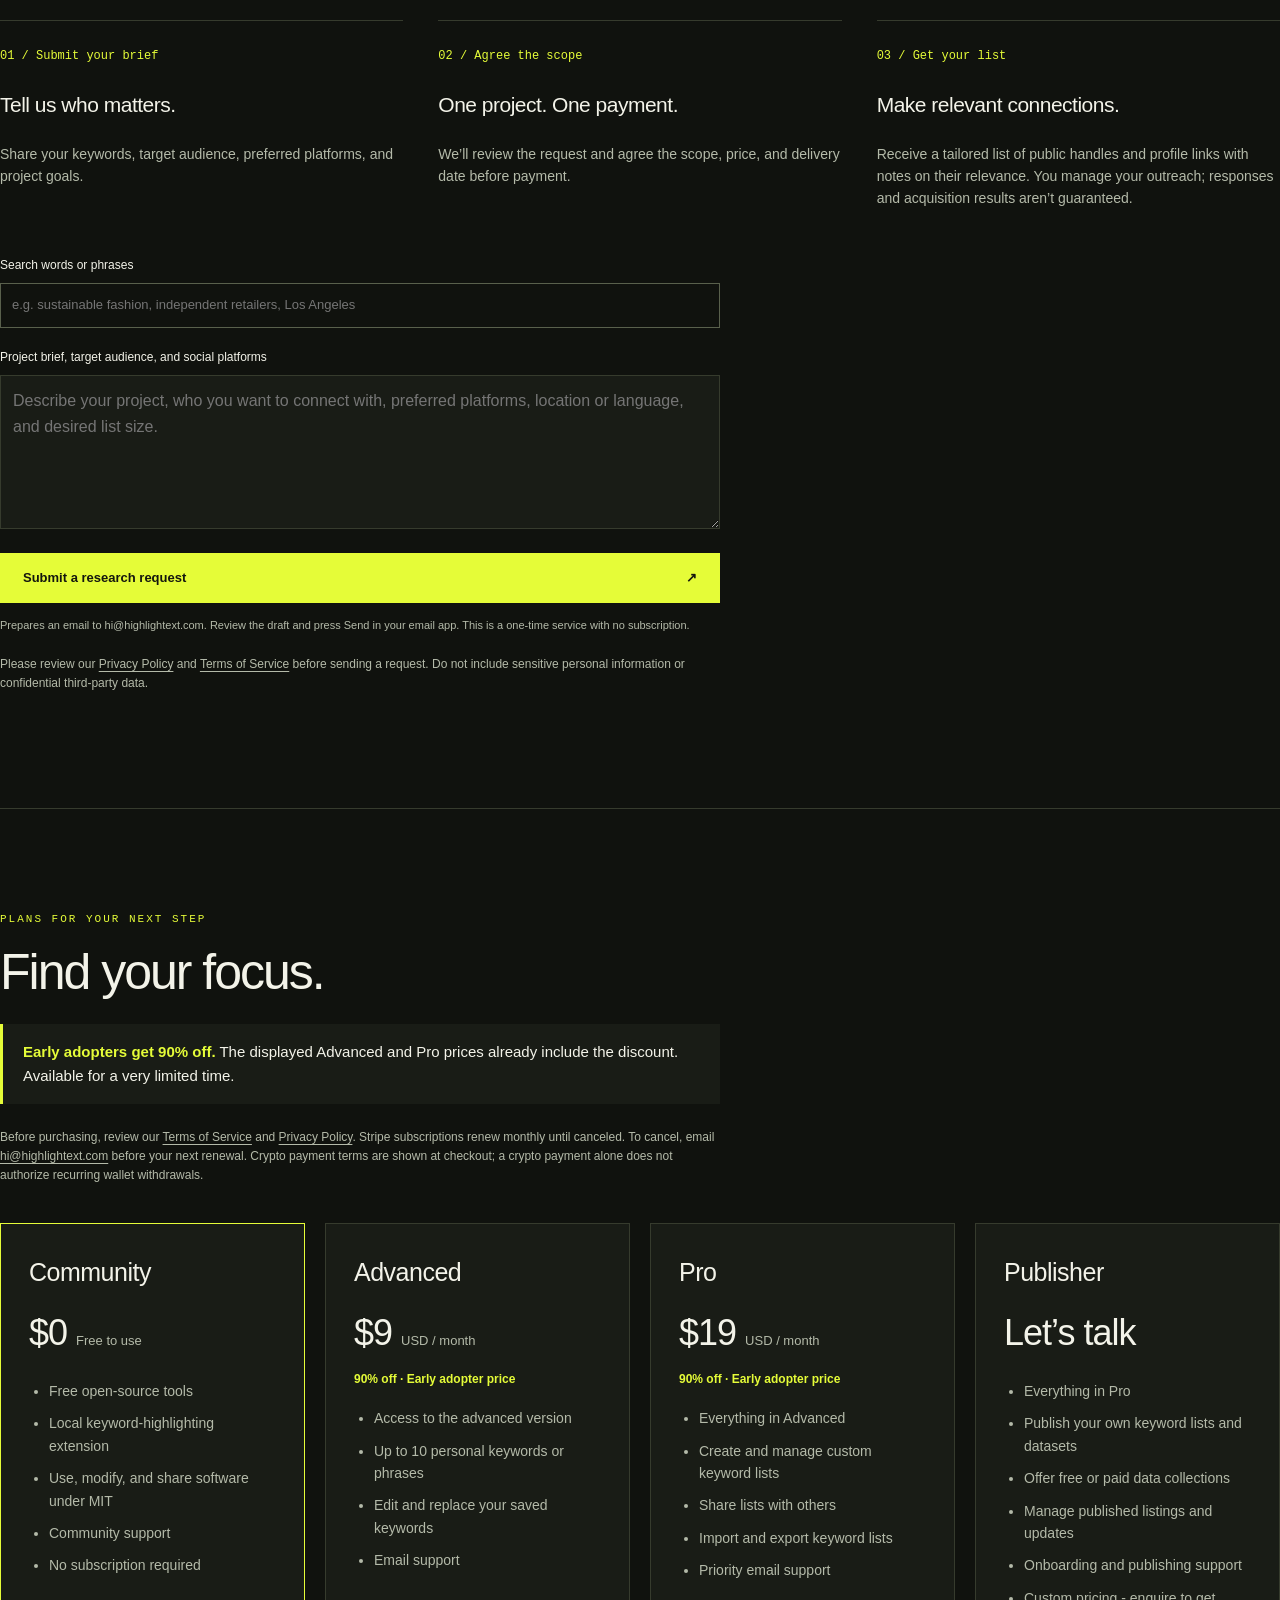
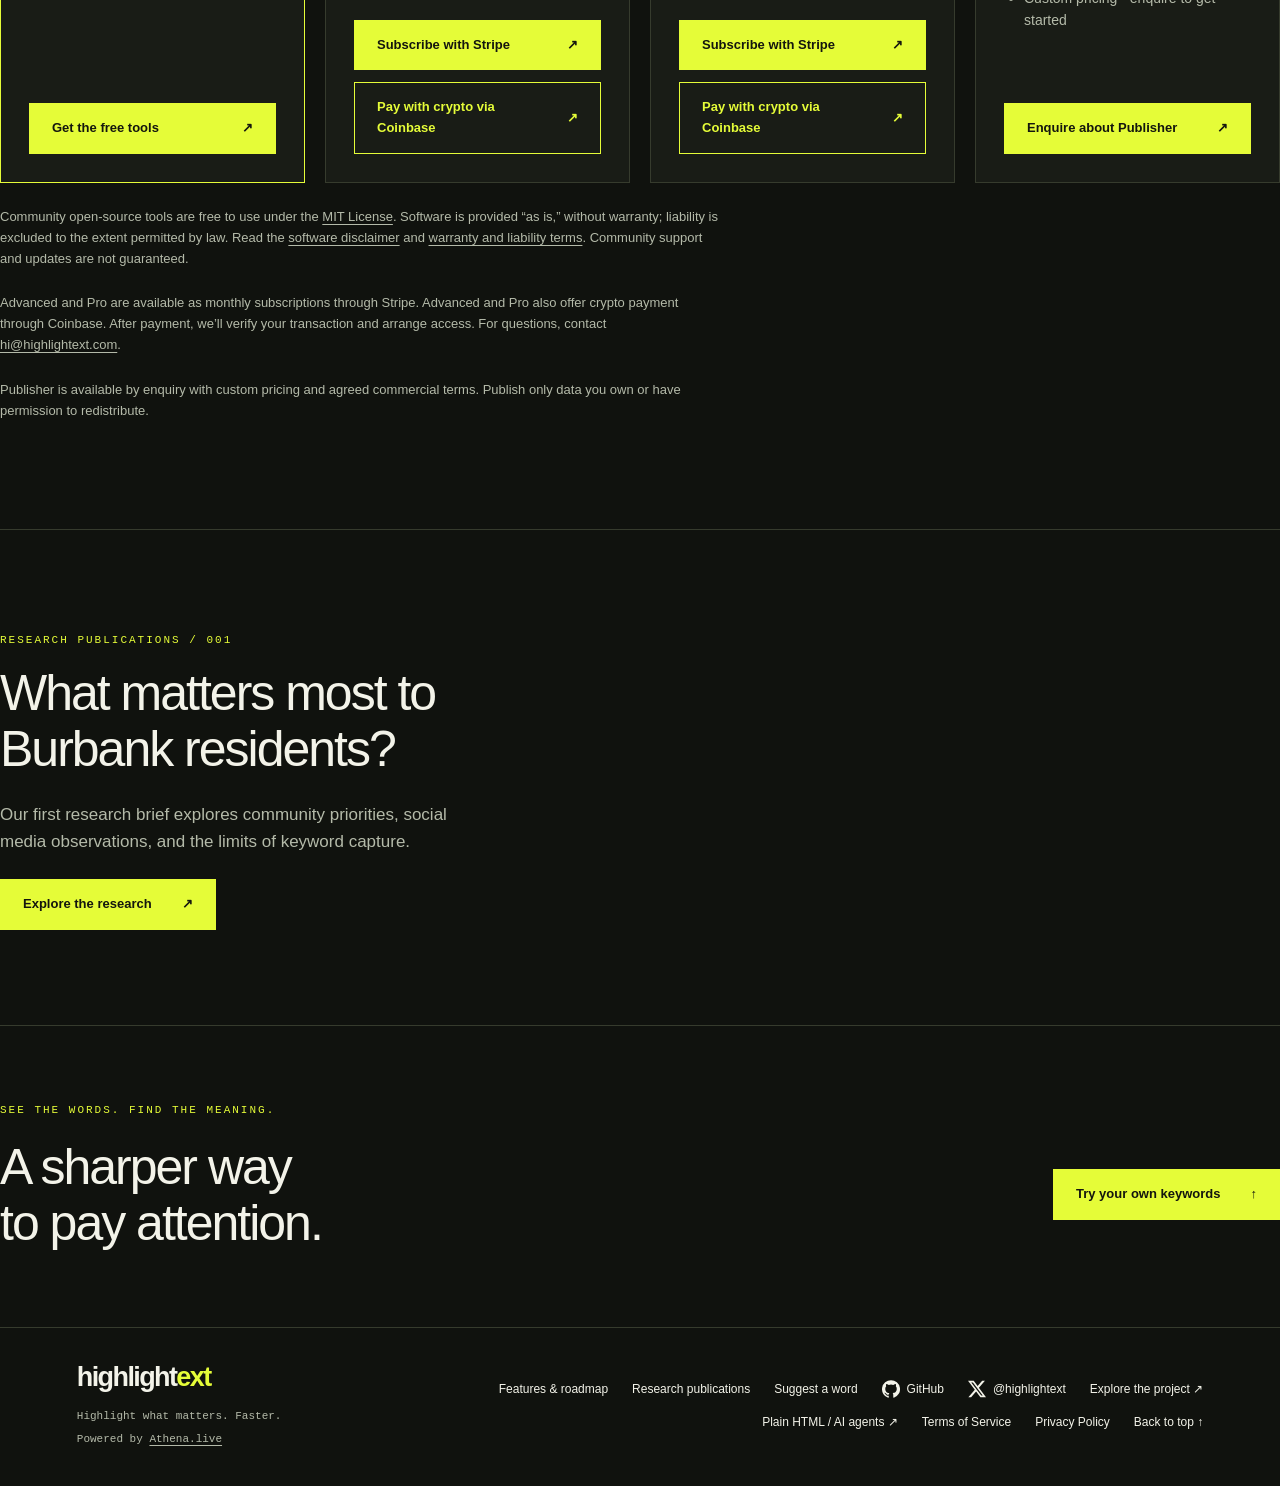
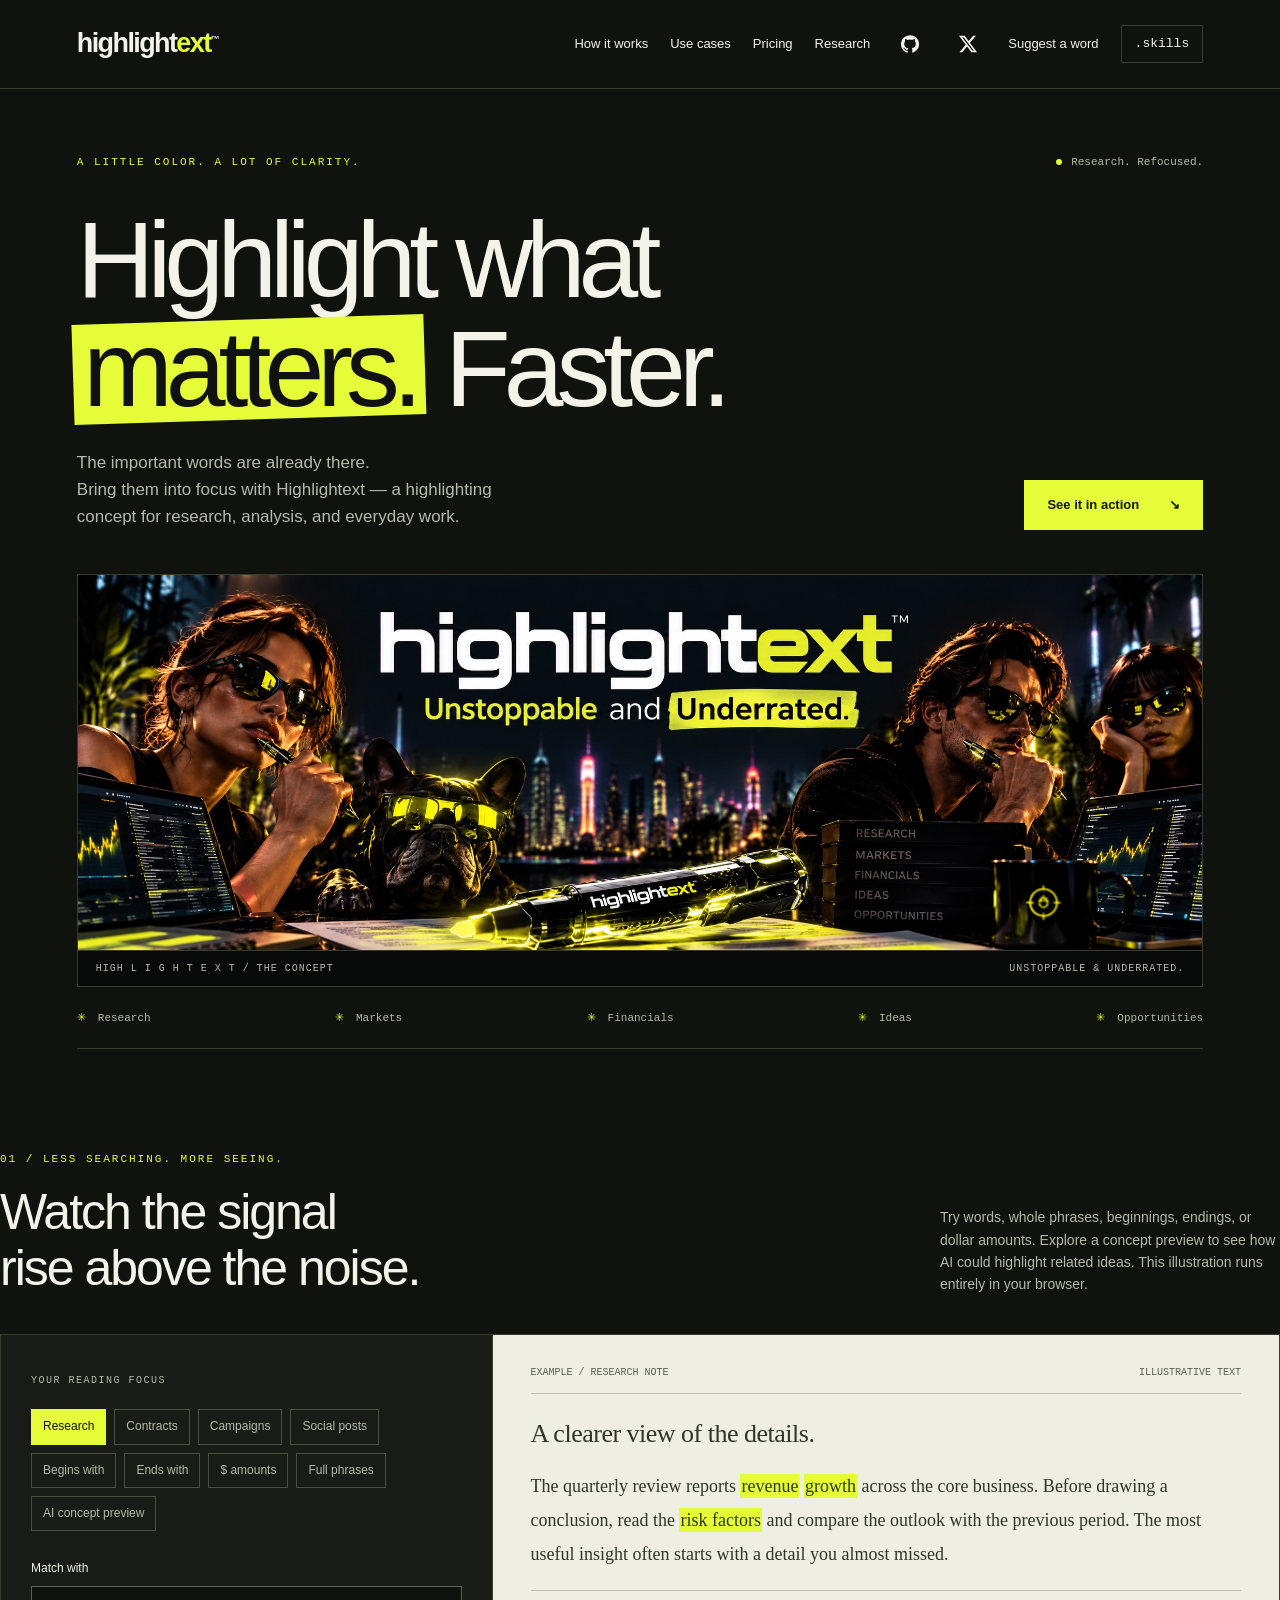
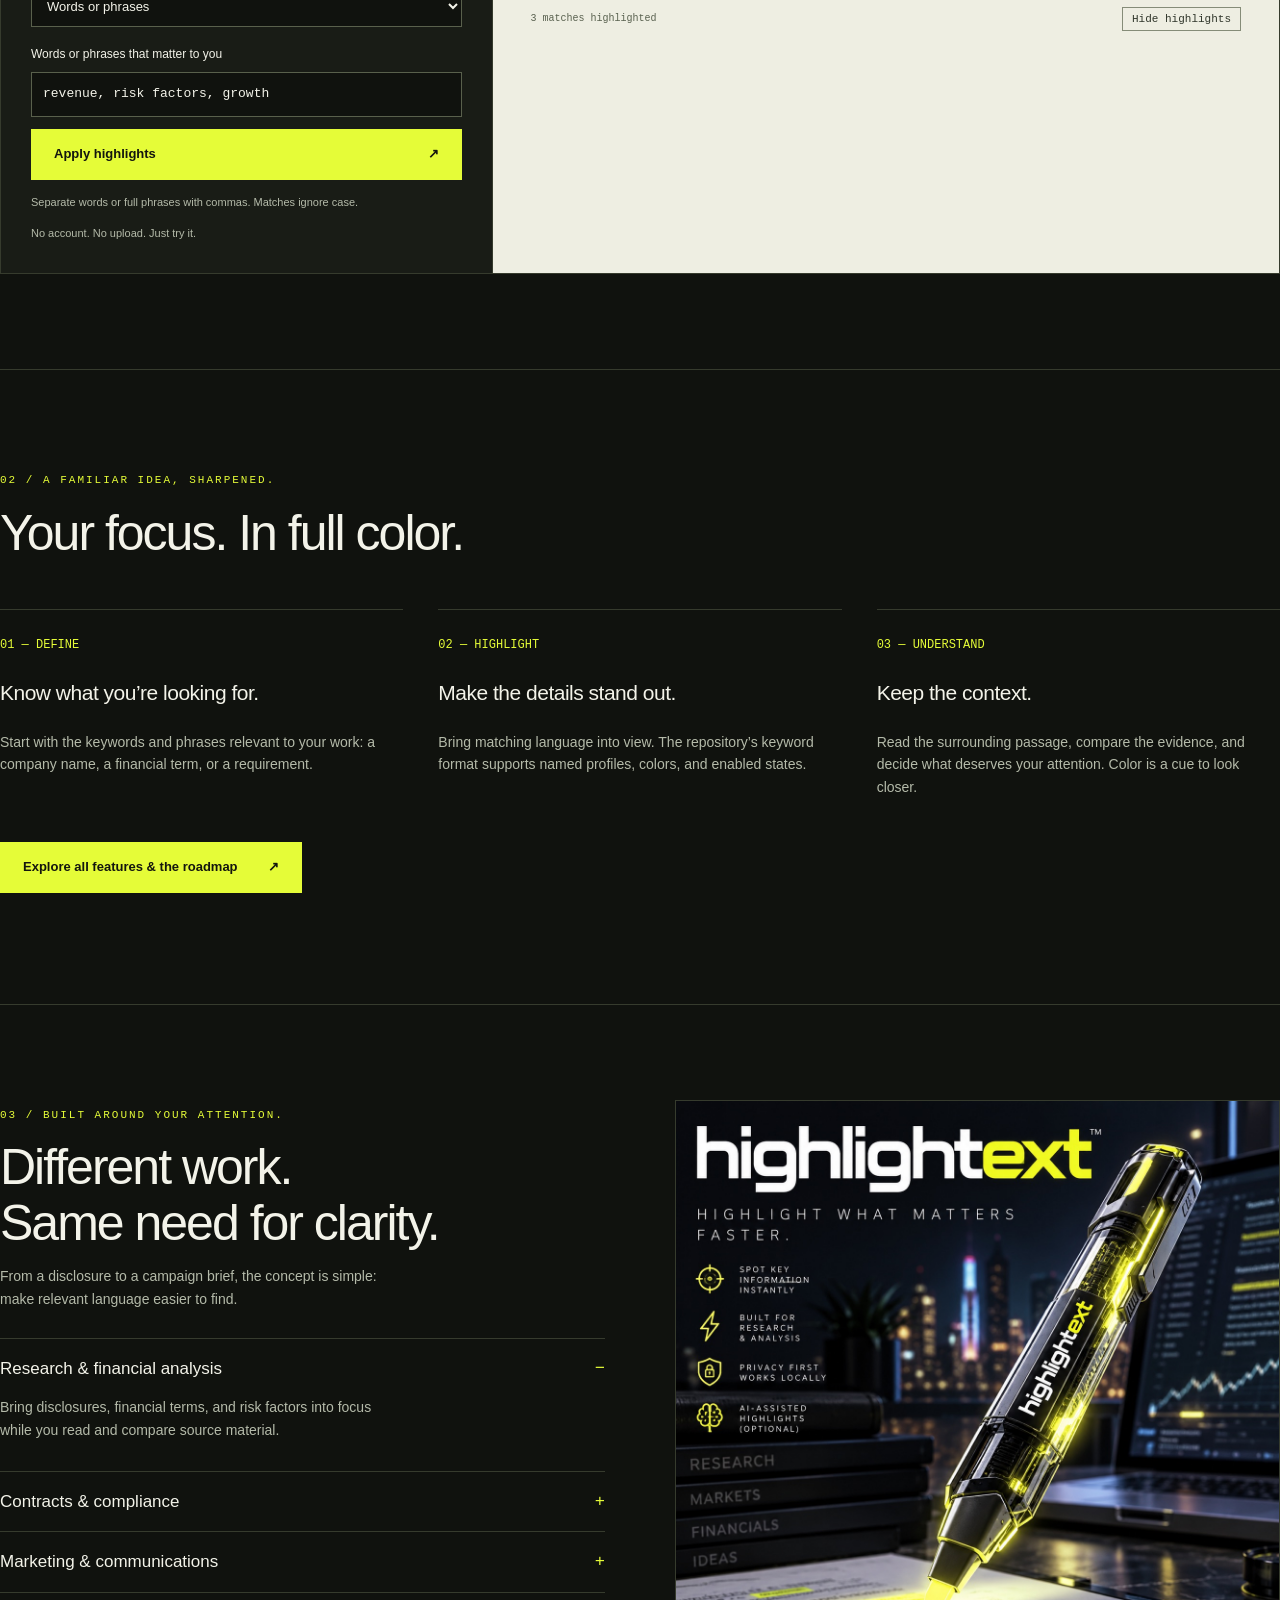
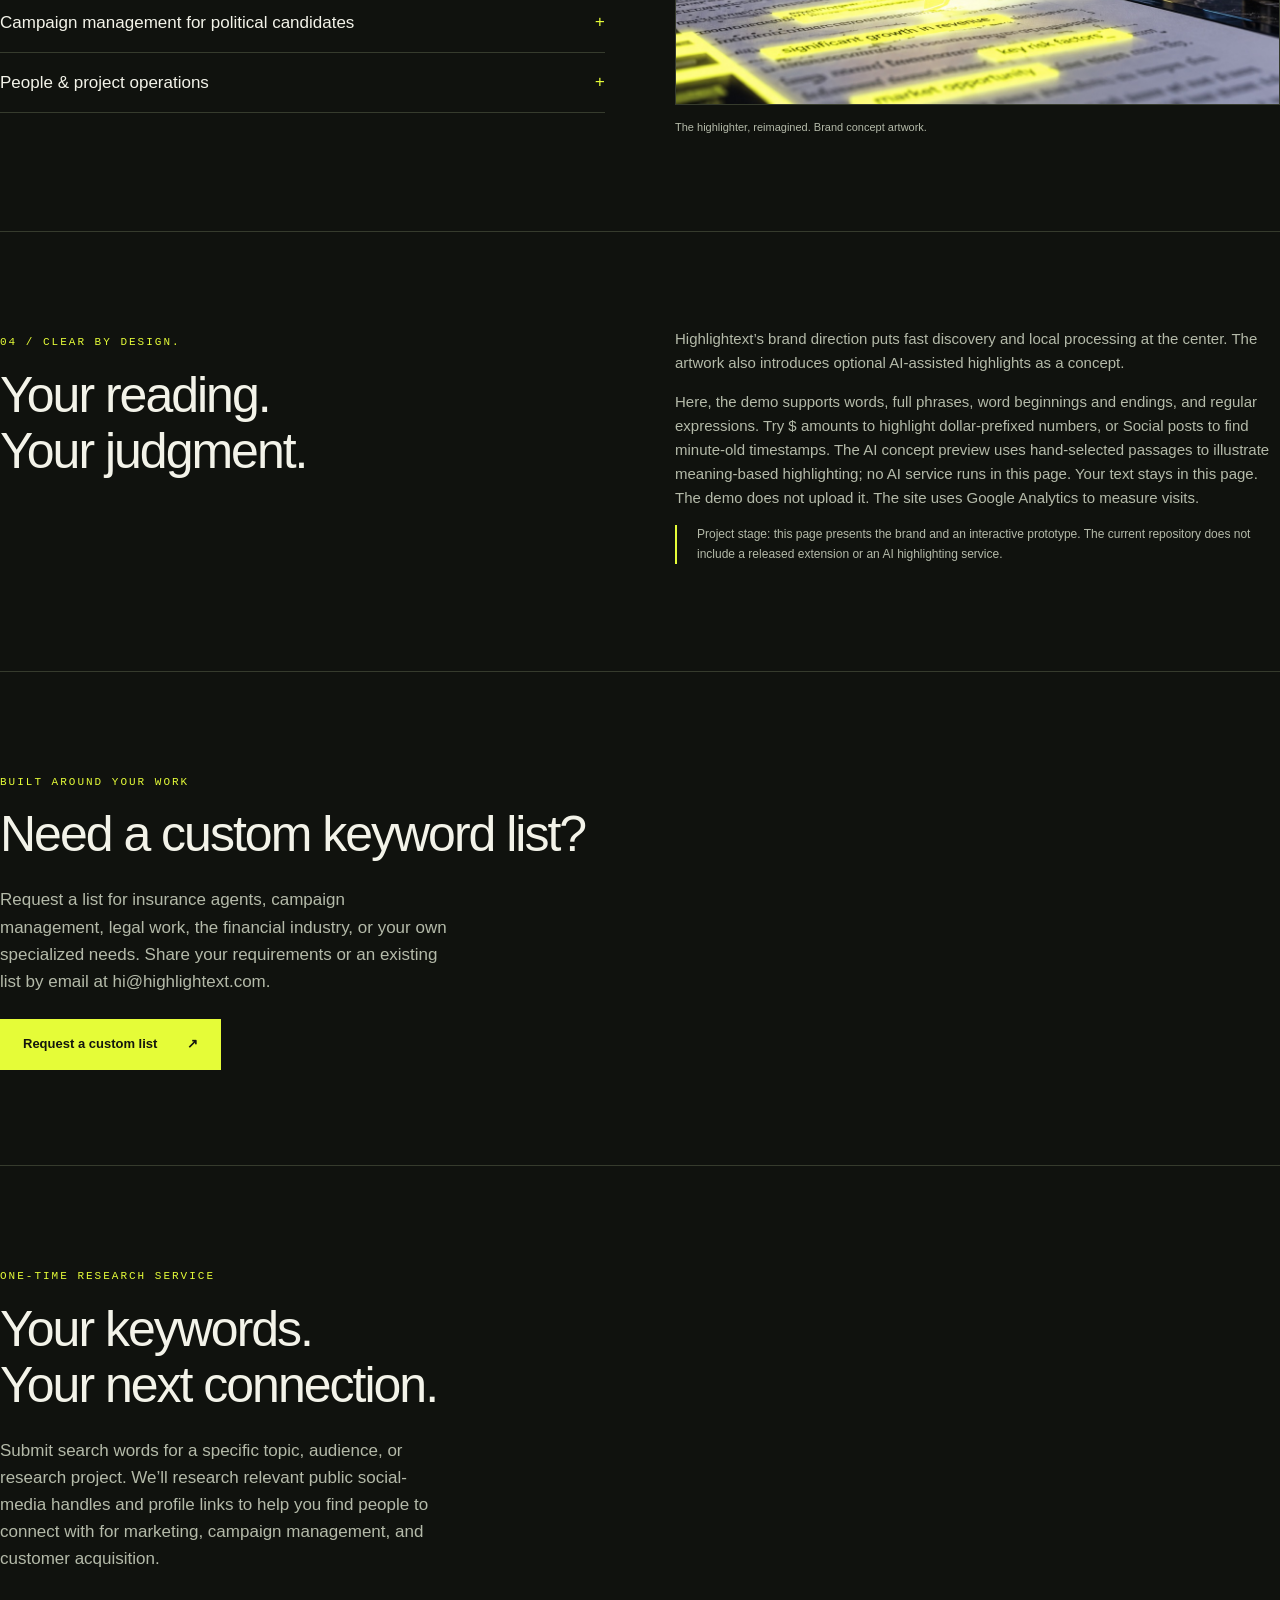
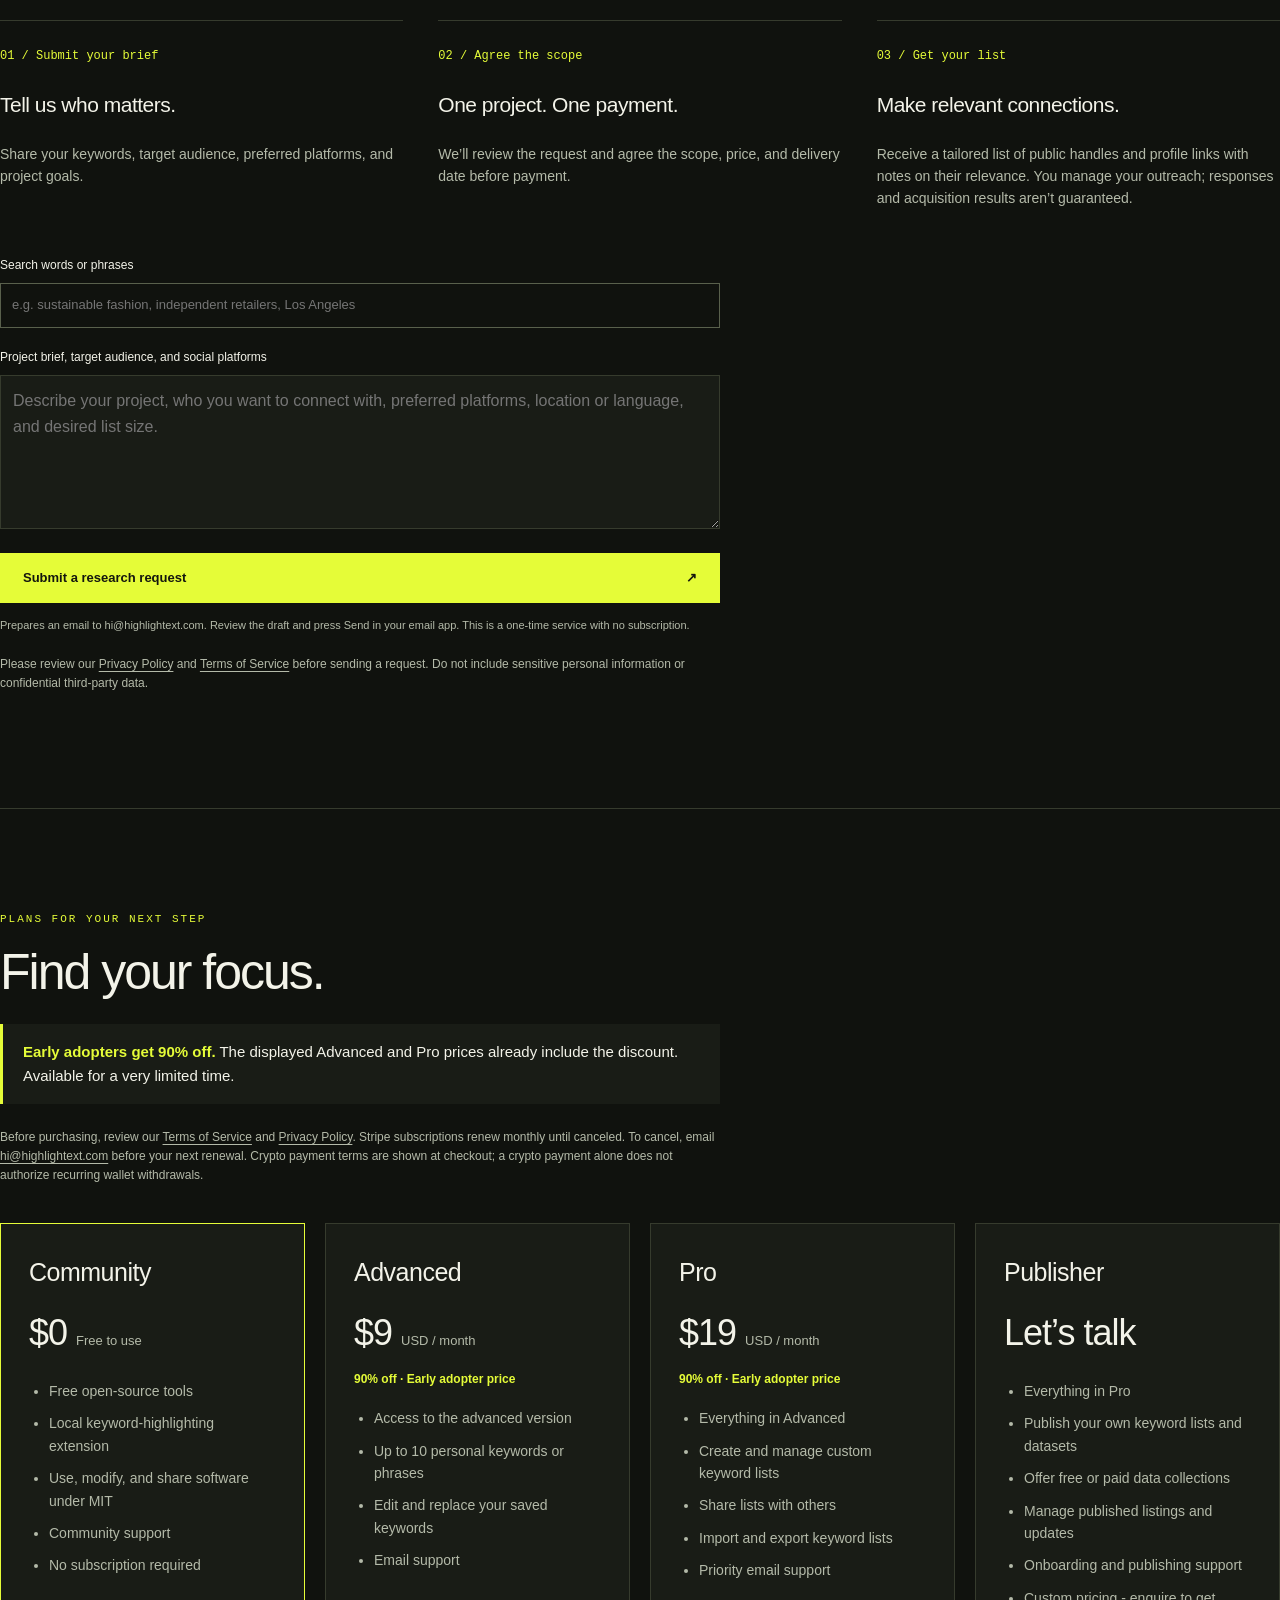
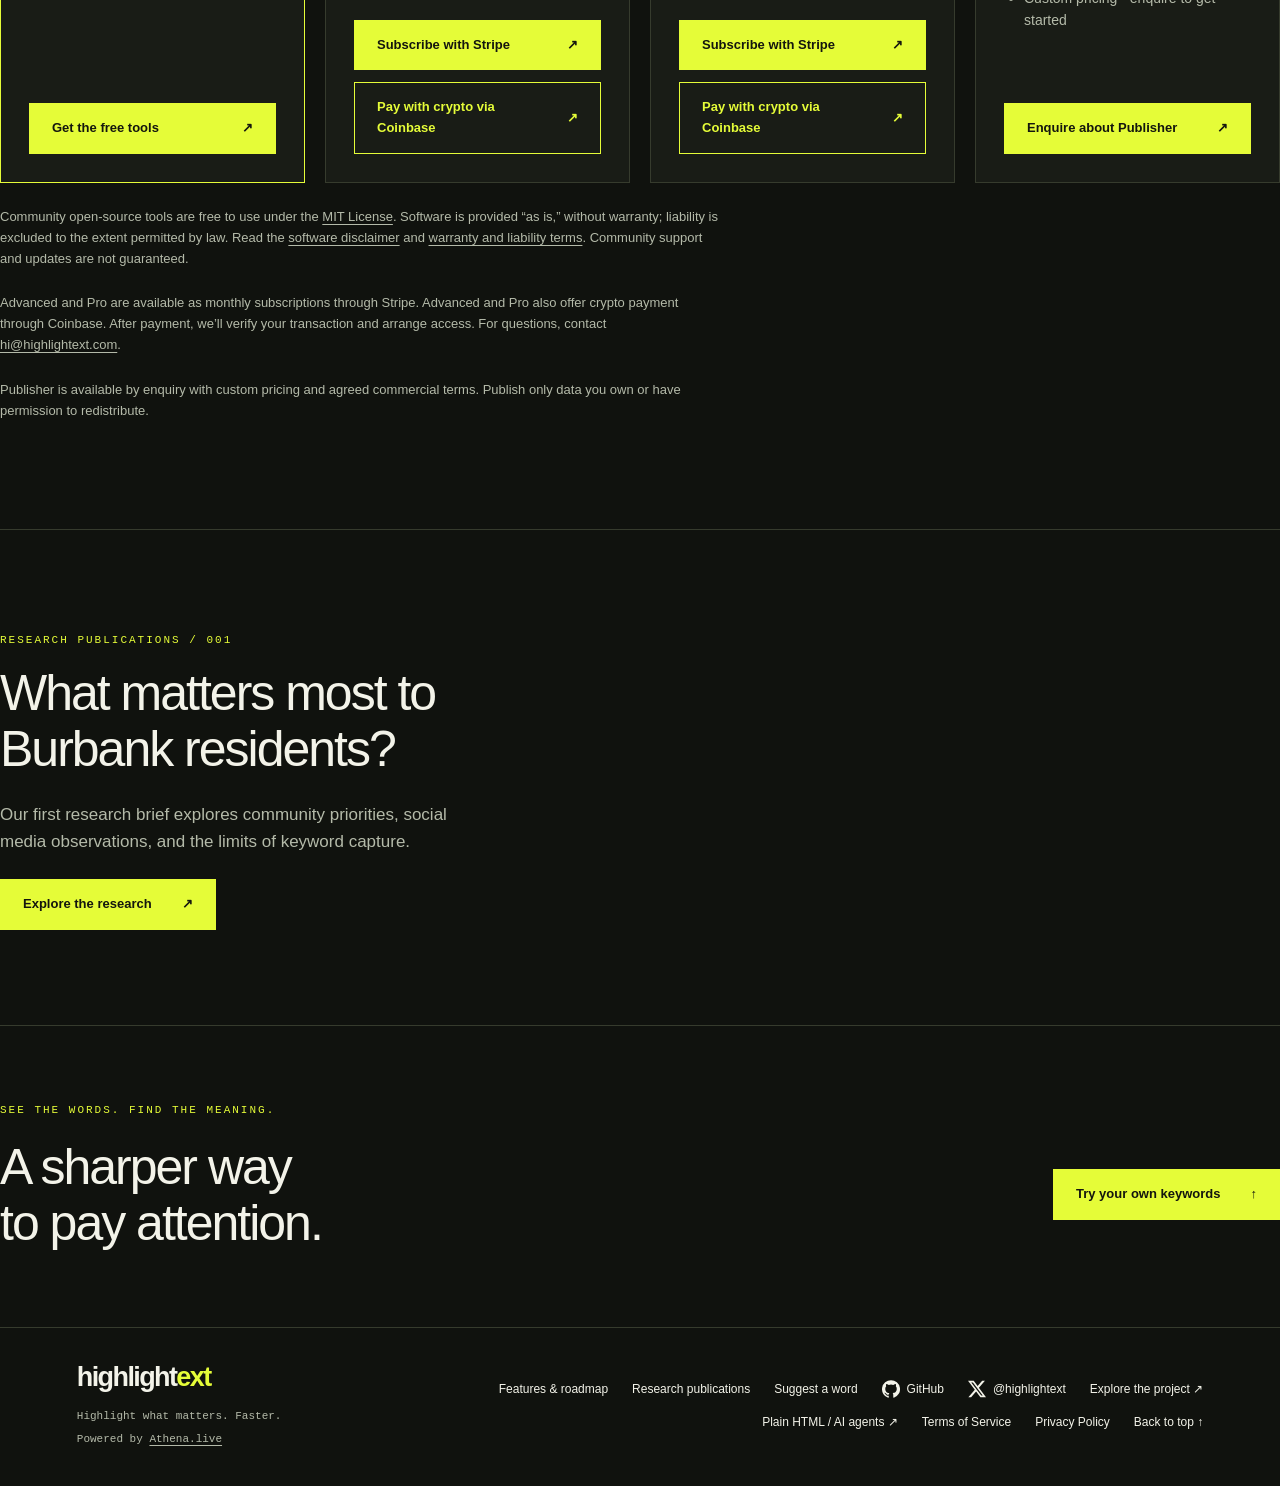
